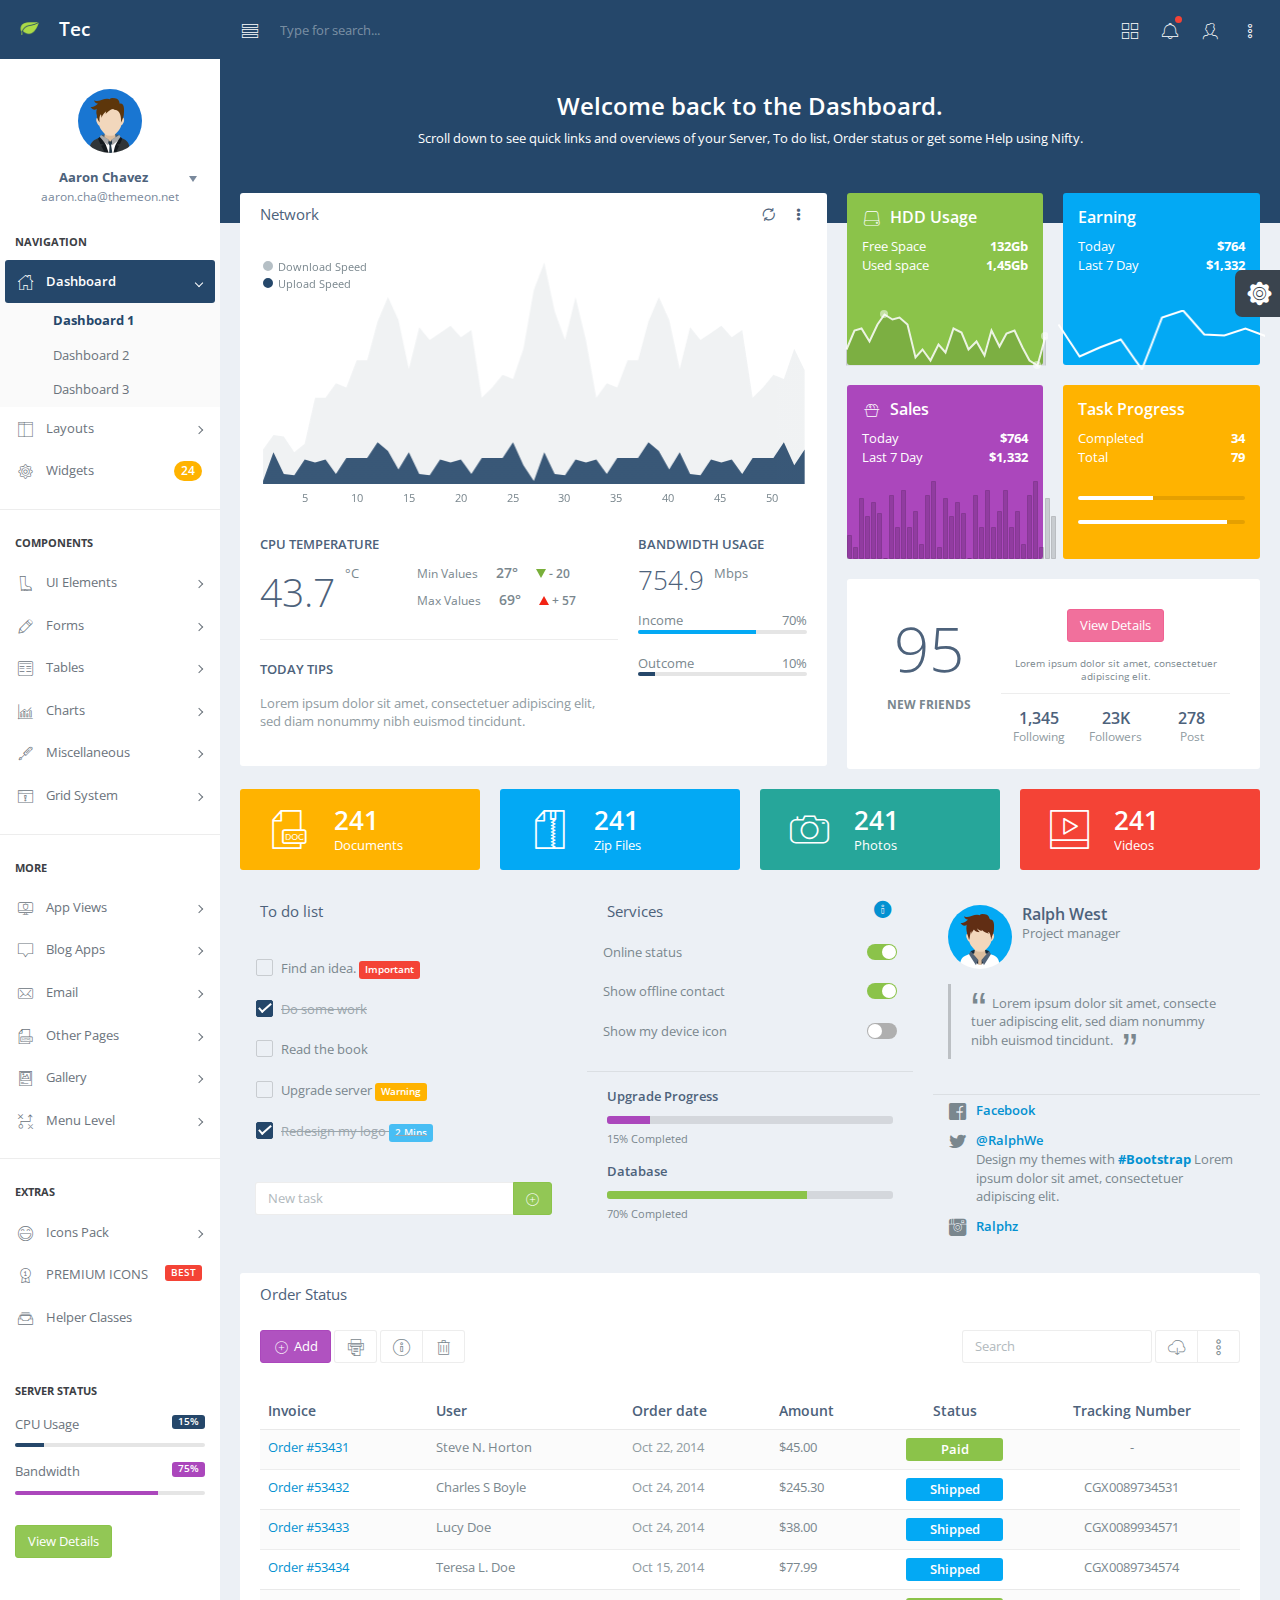
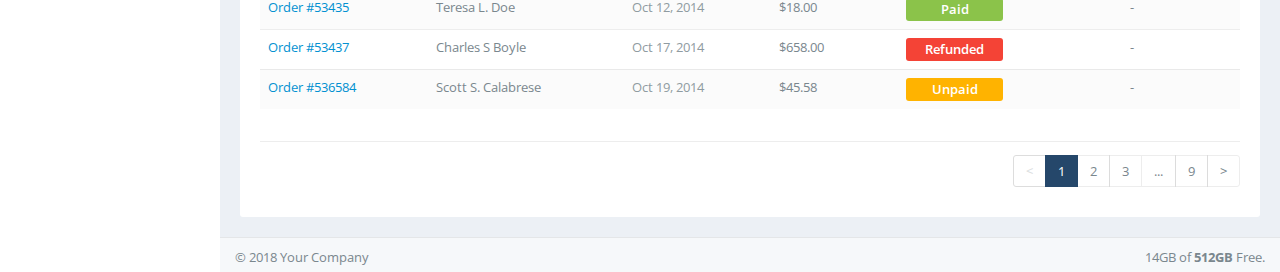
==== index.html @ a62e0e5f "Se agrega el proyecto" ====
﻿<!DOCTYPE html>
<html lang="en">


<head>
    <meta charset="utf-8">
    <meta name="viewport" content="width=device-width, initial-scale=1.0">
    <meta http-equiv="X-UA-Compatible" content="IE=edge">

    <title>Dashboard | Nifty - Admin Template</title>


    <!--STYLESHEET-->
    <!--=================================================-->

    <!--Open Sans Font [ OPTIONAL ]-->
    <link href='https://fonts.googleapis.com/css?family=Open+Sans:400,300,600,700' rel='stylesheet' type='text/css'>


    <!--Bootstrap Stylesheet [ REQUIRED ]-->
    <link href="css\bootstrap.min.css" rel="stylesheet">


    <!--Nifty Stylesheet [ REQUIRED ]-->
    <link href="css\nifty.min.css" rel="stylesheet">


    <!--Nifty Premium Icon [ DEMONSTRATION ]-->
    <link href="css\demo\nifty-demo-icons.min.css" rel="stylesheet">


    <!--=================================================-->



    <!--Pace - Page Load Progress Par [OPTIONAL]-->
    <link href="plugins\pace\pace.min.css" rel="stylesheet">
    <script src="plugins\pace\pace.min.js"></script>


    <!--Demo [ DEMONSTRATION ]-->
    <link href="css\demo\nifty-demo.min.css" rel="stylesheet">


            
    <!--=================================================

    REQUIRED
    You must include this in your project.


    RECOMMENDED
    This category must be included but you may modify which plugins or components which should be included in your project.


    OPTIONAL
    Optional plugins. You may choose whether to include it in your project or not.


    DEMONSTRATION
    This is to be removed, used for demonstration purposes only. This category must not be included in your project.


    SAMPLE
    Some script samples which explain how to initialize plugins or components. This category should not be included in your project.


    Detailed information and more samples can be found in the document.

    =================================================-->
        
</head>

<!--TIPS-->
<!--You may remove all ID or Class names which contain "demo-", they are only used for demonstration. -->
<body>
    <div id="container" class="effect aside-float aside-bright mainnav-lg">
        
        <!--NAVBAR-->
        <!--===================================================-->
        <header id="navbar">
            <div id="navbar-container" class="boxed">

                <!--Brand logo & name-->
                <!--================================-->
                <div class="navbar-header">
                    <a href="index.html" class="navbar-brand">
                        <img src="img\logo.png" alt="Nifty Logo" class="brand-icon">
                        <div class="brand-title">
                            <span class="brand-text">Tec</span>
                        </div>
                    </a>
                </div>
                <!--================================-->
                <!--End brand logo & name-->


                <!--Navbar Dropdown-->
                <!--================================-->
                <div class="navbar-content">
                    <ul class="nav navbar-top-links">

                        <!--Navigation toogle button-->
                        <!--~~~~~~~~~~~~~~~~~~~~~~~~~~~~~~~~-->
                        <li class="tgl-menu-btn">
                            <a class="mainnav-toggle" href="#">
                                <i class="demo-pli-list-view"></i>
                            </a>
                        </li>
                        <!--~~~~~~~~~~~~~~~~~~~~~~~~~~~~~~~~-->
                        <!--End Navigation toogle button-->



                        <!--Search-->
                        <!--~~~~~~~~~~~~~~~~~~~~~~~~~~~~~~~~-->
                        <li>
                            <div class="custom-search-form">
                                <label class="btn btn-trans" for="search-input" data-toggle="collapse" data-target="#nav-searchbox">
                                    <i class="demo-pli-magnifi-glass"></i>
                                </label>
                                <form>
                                    <div class="search-container collapse" id="nav-searchbox">
                                        <input id="search-input" type="text" class="form-control" placeholder="Type for search...">
                                    </div>
                                </form>
                            </div>
                        </li>
                        <!--~~~~~~~~~~~~~~~~~~~~~~~~~~~~~~~~-->
                        <!--End Search-->

                    </ul>
                    <ul class="nav navbar-top-links">


                        <!--Mega dropdown-->
                        <!--~~~~~~~~~~~~~~~~~~~~~~~~~~~~~~~~-->
                        <li class="mega-dropdown">
                            <a href="#" class="mega-dropdown-toggle">
                                <i class="demo-pli-layout-grid"></i>
                            </a>
                            <div class="dropdown-menu mega-dropdown-menu">
                                <div class="row">
                                    <div class="col-sm-4 col-md-3">

                                        <!--Mega menu list-->
                                        <ul class="list-unstyled">
									        <li class="dropdown-header"><i class="demo-pli-file icon-lg icon-fw"></i> Pages</li>
									        <li><a href="#">Profile</a></li>
									        <li><a href="#">Search Result</a></li>
									        <li><a href="#">FAQ</a></li>
									        <li><a href="#">Sreen Lock</a></li>
									        <li><a href="#">Maintenance</a></li>
									        <li><a href="#">Invoice</a></li>
									        <li><a href="#" class="disabled">Disabled</a></li>                                        </ul>

                                    </div>
                                    <div class="col-sm-4 col-md-3">

                                        <!--Mega menu list-->
                                        <ul class="list-unstyled">
									        <li class="dropdown-header"><i class="demo-pli-mail icon-lg icon-fw"></i> Mailbox</li>
									        <li><a href="#"><span class="pull-right label label-danger">Hot</span>Indox</a></li>
									        <li><a href="#">Read Message</a></li>
									        <li><a href="#">Compose</a></li>
									        <li><a href="#">Template</a></li>
                                        </ul>
                                        <p class="pad-top text-main text-sm text-uppercase text-bold"><i class="icon-lg demo-pli-calendar-4 icon-fw"></i>News</p>
                                        <p class="pad-top mar-top bord-top text-sm">Lorem ipsum dolor sit amet, consectetuer adipiscing elit. Aenean commodo ligula eget dolor. Aenean massa. Cum sociis natoque penatibus et magnis dis parturient montes.</p>
                                    </div>
                                    <div class="col-sm-4 col-md-3">
                                        <!--Mega menu list-->
                                        <ul class="list-unstyled">
                                            <li>
                                                <a href="#" class="media mar-btm">
                                                    <span class="badge badge-success pull-right">90%</span>
                                                    <div class="media-left">
                                                        <i class="demo-pli-data-settings icon-2x"></i>
                                                    </div>
                                                    <div class="media-body">
                                                        <p class="text-semibold text-main mar-no">Data Backup</p>
                                                        <small class="text-muted">This is the item description</small>
                                                    </div>
                                                </a>
                                            </li>
                                            <li>
                                                <a href="#" class="media mar-btm">
                                                    <div class="media-left">
                                                        <i class="demo-pli-support icon-2x"></i>
                                                    </div>
                                                    <div class="media-body">
                                                        <p class="text-semibold text-main mar-no">Support</p>
                                                        <small class="text-muted">This is the item description</small>
                                                    </div>
                                                </a>
                                            </li>
                                            <li>
                                                <a href="#" class="media mar-btm">
                                                    <div class="media-left">
                                                        <i class="demo-pli-computer-secure icon-2x"></i>
                                                    </div>
                                                    <div class="media-body">
                                                        <p class="text-semibold text-main mar-no">Security</p>
                                                        <small class="text-muted">This is the item description</small>
                                                    </div>
                                                </a>
                                            </li>
                                            <li>
                                                <a href="#" class="media mar-btm">
                                                    <div class="media-left">
                                                        <i class="demo-pli-map-2 icon-2x"></i>
                                                    </div>
                                                    <div class="media-body">
                                                        <p class="text-semibold text-main mar-no">Location</p>
                                                        <small class="text-muted">This is the item description</small>
                                                    </div>
                                                </a>
                                            </li>
                                        </ul>
                                    </div>
                                    <div class="col-sm-12 col-md-3">
                                        <p class="dropdown-header"><i class="demo-pli-file-jpg icon-lg icon-fw"></i> Gallery</p>
                                        <div class="row img-gallery">
                                            <div class="col-xs-4">
                                                <img class="img-responsive" src="img\thumbs\img-1.jpeg" alt="thumbs">
                                            </div>
                                            <div class="col-xs-4">
                                                <img class="img-responsive" src="img\thumbs\img-3.jpeg" alt="thumbs">
                                            </div>
                                            <div class="col-xs-4">
                                                <img class="img-responsive" src="img\thumbs\img-2.jpeg" alt="thumbs">
                                            </div>
                                            <div class="col-xs-4">
                                                <img class="img-responsive" src="img\thumbs\img-4.jpeg" alt="thumbs">
                                            </div>
                                            <div class="col-xs-4">
                                                <img class="img-responsive" src="img\thumbs\img-6.jpeg" alt="thumbs">
                                            </div>
                                            <div class="col-xs-4">
                                                <img class="img-responsive" src="img\thumbs\img-5.jpeg" alt="thumbs">
                                            </div>
                                        </div>
                                        <a href="#" class="btn btn-block btn-primary">Browse Gallery</a>
                                    </div>
                                </div>
                            </div>
                        </li>
                        <!--~~~~~~~~~~~~~~~~~~~~~~~~~~~~~~~~-->
                        <!--End mega dropdown-->



                        <!--Notification dropdown-->
                        <!--~~~~~~~~~~~~~~~~~~~~~~~~~~~~~~~~-->
                        <li class="dropdown">
                            <a href="#" data-toggle="dropdown" class="dropdown-toggle">
                                <i class="demo-pli-bell"></i>
                                <span class="badge badge-header badge-danger"></span>
                            </a>


                            <!--Notification dropdown menu-->
                            <div class="dropdown-menu dropdown-menu-md dropdown-menu-right">
                                <div class="nano scrollable">
                                    <div class="nano-content">
                                        <ul class="head-list">
                                            <li>
                                                <a href="#" class="media add-tooltip" data-title="Used space : 95%" data-container="body" data-placement="bottom">
                                                    <div class="media-left">
                                                        <i class="demo-pli-data-settings icon-2x text-main"></i>
                                                    </div>
                                                    <div class="media-body">
                                                        <p class="text-nowrap text-main text-semibold">HDD is full</p>
                                                        <div class="progress progress-sm mar-no">
                                                            <div style="width: 95%;" class="progress-bar progress-bar-danger">
                                                                <span class="sr-only">95% Complete</span>
                                                            </div>
                                                        </div>
                                                    </div>
                                                </a>
                                            </li>
                                            <li>
                                                <a class="media" href="#">
                                                    <div class="media-left">
                                                        <i class="demo-pli-file-edit icon-2x"></i>
                                                    </div>
                                                    <div class="media-body">
                                                        <p class="mar-no text-nowrap text-main text-semibold">Write a news article</p>
                                                        <small>Last Update 8 hours ago</small>
                                                    </div>
                                                </a>
                                            </li>
                                            <li>
                                                <a class="media" href="#">
                                                    <span class="label label-info pull-right">New</span>
                                                    <div class="media-left">
                                                        <i class="demo-pli-speech-bubble-7 icon-2x"></i>
                                                    </div>
                                                    <div class="media-body">
                                                        <p class="mar-no text-nowrap text-main text-semibold">Comment Sorting</p>
                                                        <small>Last Update 8 hours ago</small>
                                                    </div>
                                                </a>
                                            </li>
                                            <li>
                                                <a class="media" href="#">
                                                    <div class="media-left">
                                                        <i class="demo-pli-add-user-star icon-2x"></i>
                                                    </div>
                                                    <div class="media-body">
                                                        <p class="mar-no text-nowrap text-main text-semibold">New User Registered</p>
                                                        <small>4 minutes ago</small>
                                                    </div>
                                                </a>
                                            </li>
                                            <li>
                                                <a class="media" href="#">
                                                    <div class="media-left">
                                                        <img class="img-circle img-sm" alt="Profile Picture" src="img\profile-photos\9.png">
                                                    </div>
                                                    <div class="media-body">
                                                        <p class="mar-no text-nowrap text-main text-semibold">Lucy sent you a message</p>
                                                        <small>30 minutes ago</small>
                                                    </div>
                                                </a>
                                            </li>
                                            <li>
                                                <a class="media" href="#">
                                                    <div class="media-left">
                                                        <img class="img-circle img-sm" alt="Profile Picture" src="img\profile-photos\3.png">
                                                    </div>
                                                    <div class="media-body">
                                                        <p class="mar-no text-nowrap text-main text-semibold">Jackson sent you a message</p>
                                                        <small>40 minutes ago</small>
                                                    </div>
                                                </a>
                                            </li>
                                        </ul>
                                    </div>
                                </div>

                                <!--Dropdown footer-->
                                <div class="pad-all bord-top">
                                    <a href="#" class="btn-link text-main box-block">
                                        <i class="pci-chevron chevron-right pull-right"></i>Show All Notifications
                                    </a>
                                </div>
                            </div>
                        </li>
                        <!--~~~~~~~~~~~~~~~~~~~~~~~~~~~~~~~~-->
                        <!--End notifications dropdown-->



                        <!--User dropdown-->
                        <!--~~~~~~~~~~~~~~~~~~~~~~~~~~~~~~~~-->
                        <li id="dropdown-user" class="dropdown">
                            <a href="#" data-toggle="dropdown" class="dropdown-toggle text-right">
                                <span class="ic-user pull-right">
                                    <!--~~~~~~~~~~~~~~~~~~~~~~~~~~~~~~~~~~~~~~~~~-->
                                    <!--You can use an image instead of an icon.-->
                                    <!--<img class="img-circle img-user media-object" src="img/profile-photos/1.png" alt="Profile Picture">-->
                                    <!--~~~~~~~~~~~~~~~~~~~~~~~~~~~~~~~~~~~~~~~~~-->
                                    <i class="demo-pli-male"></i>
                                </span>
                                <!--~~~~~~~~~~~~~~~~~~~~~~~~~~~~~~~~~~~~~~~~~-->
                                <!--You can also display a user name in the navbar.-->
                                <!--<div class="username hidden-xs">Aaron Chavez</div>-->
                                <!--~~~~~~~~~~~~~~~~~~~~~~~~~~~~~~~~~~~~~~~~~-->
                            </a>


                            <div class="dropdown-menu dropdown-menu-sm dropdown-menu-right panel-default">
                                <ul class="head-list">
                                    <li>
                                        <a href="#"><i class="demo-pli-male icon-lg icon-fw"></i> Profile</a>
                                    </li>
                                    <li>
                                        <a href="#"><span class="badge badge-danger pull-right">9</span><i class="demo-pli-mail icon-lg icon-fw"></i> Messages</a>
                                    </li>
                                    <li>
                                        <a href="#"><span class="label label-success pull-right">New</span><i class="demo-pli-gear icon-lg icon-fw"></i> Settings</a>
                                    </li>
                                    <li>
                                        <a href="#"><i class="demo-pli-computer-secure icon-lg icon-fw"></i> Lock screen</a>
                                    </li>
                                    <li>
                                        <a href="pages-login.html"><i class="demo-pli-unlock icon-lg icon-fw"></i> Logout</a>
                                    </li>
                                </ul>
                            </div>
                        </li>
                        <!--~~~~~~~~~~~~~~~~~~~~~~~~~~~~~~~~-->
                        <!--End user dropdown-->
 
                        
                        <li>
                            <a href="#" class="aside-toggle">
                                <i class="demo-pli-dot-vertical"></i>
                            </a>
                        </li>
                    </ul>
                </div>
                <!--================================-->
                <!--End Navbar Dropdown-->

            </div>
        </header>
        <!--===================================================-->
        <!--END NAVBAR-->

        <div class="boxed">

            <!--CONTENT CONTAINER-->
            <!--===================================================-->
            <div id="content-container">
                <div id="page-head">
                    
<div class="pad-all text-center">
    <h3>Welcome back to the Dashboard.</h3>
    <p1>Scroll down to see quick links and overviews of your Server, To do list, Order status or get some Help using Nifty.<p>
</p1></div>
                    </div>

                
                <!--Page content-->
                <!--===================================================-->
                <div id="page-content">
                    
					    <div class="row">
					        <div class="col-lg-7">
					
					            <!--Network Line Chart-->
					            <!--===================================================-->
					            <div id="demo-panel-network" class="panel">
					                <div class="panel-heading">
					                    <div class="panel-control">
					                        <button id="demo-panel-network-refresh" class="btn btn-default btn-active-primary" data-toggle="panel-overlay" data-target="#demo-panel-network"><i class="demo-psi-repeat-2"></i></button>
					                        <div class="dropdown">
					                            <button class="dropdown-toggle btn btn-default btn-active-primary" data-toggle="dropdown" aria-expanded="false"><i class="demo-psi-dot-vertical"></i></button>
					                            <ul class="dropdown-menu dropdown-menu-right">
					                                <li><a href="#">Action</a></li>
					                                <li><a href="#">Another action</a></li>
					                                <li><a href="#">Something else here</a></li>
					                                <li class="divider"></li>
					                                <li><a href="#">Separated link</a></li>
					                            </ul>
					                        </div>
					                    </div>
					                    <h3 class="panel-title">Network</h3>
					                </div>
					
					
					                <!--chart placeholder-->
					                <div class="pad-all">
					                    <div id="demo-chart-network" style="height: 255px"></div>
					                </div>
					
					
					                <!--Chart information-->
					                <div class="panel-body">
					
					                    <div class="row">
					                        <div class="col-lg-8">
					                            <p class="text-semibold text-uppercase text-main">CPU Temperature</p>
					                            <div class="row">
					                                <div class="col-xs-5">
					                                    <div class="media">
					                                        <div class="media-left">
					                                            <span class="text-3x text-thin text-main">43.7</span>
					                                        </div>
					                                        <div class="media-body">
					                                            <p class="mar-no">°C</p>
					                                        </div>
					                                    </div>
					                                </div>
					                                <div class="col-xs-7 text-sm">
					                                    <p>
					                                        <span>Min Values</span>
					                                        <span class="pad-lft text-semibold">
					                                        <span class="text-lg">27°</span>
					                                        <span class="labellabel-success mar-lft">
					                                            <i class="pci-caret-down text-success"></i>
					                                            <smal>- 20</smal>
					                                        </span>
					                                        </span>
					                                    </p>
					                                    <p>
					                                        <span>Max Values</span>
					                                        <span class="pad-lft text-semibold">
					                                        <span class="text-lg">69°</span>
					                                        <span class="labellabel-danger mar-lft">
					                                            <i class="pci-caret-up text-danger"></i>
					                                            <smal>+ 57</smal>
					                                        </span>
					                                        </span>
					                                    </p>
					                                </div>
					                            </div>
					
					                            <hr>
					
					                            <div class="pad-rgt">
					                                <p class="text-semibold text-uppercase text-main">Today Tips</p>
					                                <p class="text-muted mar-top">Lorem ipsum dolor sit amet, consectetuer adipiscing elit, sed diam nonummy nibh euismod tincidunt.</p>
					                            </div>
					                        </div>
					
					                        <div class="col-lg-4">
					                            <p class="text-uppercase text-semibold text-main">Bandwidth Usage</p>
					                            <ul class="list-unstyled">
					                                <li>
					                                    <div class="media pad-btm">
					                                        <div class="media-left">
					                                            <span class="text-2x text-thin text-main">754.9</span>
					                                        </div>
					                                        <div class="media-body">
					                                            <p class="mar-no">Mbps</p>
					                                        </div>
					                                    </div>
					                                </li>
					                                <li class="pad-btm">
					                                    <div class="clearfix">
					                                        <p class="pull-left mar-no">Income</p>
					                                        <p class="pull-right mar-no">70%</p>
					                                    </div>
					                                    <div class="progress progress-sm">
					                                        <div class="progress-bar progress-bar-info" style="width: 70%;">
					                                            <span class="sr-only">70% Complete</span>
					                                        </div>
					                                    </div>
					                                </li>
					                                <li>
					                                    <div class="clearfix">
					                                        <p class="pull-left mar-no">Outcome</p>
					                                        <p class="pull-right mar-no">10%</p>
					                                    </div>
					                                    <div class="progress progress-sm">
					                                        <div class="progress-bar progress-bar-primary" style="width: 10%;">
					                                            <span class="sr-only">10% Complete</span>
					                                        </div>
					                                    </div>
					                                </li>
					                            </ul>
					                        </div>
					                    </div>
					                </div>
					
					
					            </div>
					            <!--===================================================-->
					            <!--End network line chart-->
					
					        </div>
					        <div class="col-lg-5">
					            <div class="row">
					                <div class="col-sm-6 col-lg-6">
					
					                    <!--Sparkline Area Chart-->
					                    <div class="panel panel-success panel-colorful">
					                        <div class="pad-all">
					                            <p class="text-lg text-semibold"><i class="demo-pli-data-storage icon-fw"></i> HDD Usage</p>
					                            <p class="mar-no">
					                                <span class="pull-right text-bold">132Gb</span> Free Space
					                            </p>
					                            <p class="mar-no">
					                                <span class="pull-right text-bold">1,45Gb</span> Used space
					                            </p>
					                        </div>
					                        <div class="pad-top text-center">
					                            <!--Placeholder-->
					                            <div id="demo-sparkline-area" class="sparklines-full-content"></div>
					                        </div>
					                    </div>
					                </div>
					                <div class="col-sm-6 col-lg-6">
					
					                    <!--Sparkline Line Chart-->
					                    <div class="panel panel-info panel-colorful">
					                        <div class="pad-all">
					                            <p class="text-lg text-semibold">Earning</p>
					                            <p class="mar-no">
					                                <span class="pull-right text-bold">$764</span> Today
					                            </p>
					                            <p class="mar-no">
					                                <span class="pull-right text-bold">$1,332</span> Last 7 Day
					                            </p>
					                        </div>
					                        <div class="pad-top text-center">
					
					                            <!--Placeholder-->
					                            <div id="demo-sparkline-line" class="sparklines-full-content"></div>
					
					                        </div>
					                    </div>
					                </div>
					            </div>
					            <div class="row">
					                <div class="col-sm-6 col-lg-6">
					
					                    <!--Sparkline bar chart -->
					                    <div class="panel panel-purple panel-colorful">
					                        <div class="pad-all">
					                            <p class="text-lg text-semibold"><i class="demo-pli-basket-coins icon-fw"></i> Sales</p>
					                            <p class="mar-no">
					                                <span class="pull-right text-bold">$764</span> Today
					                            </p>
					                            <p class="mar-no">
					                                <span class="pull-right text-bold">$1,332</span> Last 7 Day
					                            </p>
					                        </div>
					                        <div class="text-center">
					
					                            <!--Placeholder-->
					                            <div id="demo-sparkline-bar" class="box-inline"></div>
					
					                        </div>
					                    </div>
					                </div>
					                <div class="col-sm-6 col-lg-6">
					
					                    <!--Sparkline pie chart -->
					                    <div class="panel panel-warning panel-colorful">
					                        <div class="pad-all">
					                            <p class="text-lg text-semibold">Task Progress</p>
					                            <p class="mar-no">
					                                <span class="pull-right text-bold">34</span> Completed
					                            </p>
					                            <p class="mar-no">
					                                <span class="pull-right text-bold">79</span> Total
					                            </p>
					                        </div>
					                        <div class="pad-all">
					                            <div class="pad-btm">
					                                <div class="progress progress-sm">
					                                    <div style="width: 45%;" class="progress-bar progress-bar-light">
					                                        <span class="sr-only">45%</span>
					                                    </div>
					                                </div>
					                            </div>
					                            <div class="pad-btm">
					                                <div class="progress progress-sm">
					                                    <div style="width: 89%;" class="progress-bar progress-bar-light">
					                                        <span class="sr-only">89%</span>
					                                    </div>
					                                </div>
					                            </div>
					                        </div>
					                    </div>
					                </div>
					            </div>
					
					
					            <!--Extra Small Weather Widget-->
					            <!--~~~~~~~~~~~~~~~~~~~~~~~~~~~~~~~~-->
					            <div class="panel">
					                <div class="panel-body text-center clearfix">
					                    <div class="col-sm-4 pad-top">
					                        <div class="text-lg">
					                            <p class="text-5x text-thin text-main">95</p>
					                        </div>
					                        <p class="text-sm text-bold text-uppercase">New Friends</p>
					                    </div>
					                    <div class="col-sm-8">
					                        <button class="btn btn-pink mar-ver">View Details</button>
					                        <p class="text-xs">Lorem ipsum dolor sit amet, consectetuer adipiscing elit.</p>
					                        <ul class="list-unstyled text-center bord-top pad-top mar-no row">
					                            <li class="col-xs-4">
					                                <span class="text-lg text-semibold text-main">1,345</span>
					                                <p class="text-sm text-muted mar-no">Following</p>
					                            </li>
					                            <li class="col-xs-4">
					                                <span class="text-lg text-semibold text-main">23K</span>
					                                <p class="text-sm text-muted mar-no">Followers</p>
					                            </li>
					                            <li class="col-xs-4">
					                                <span class="text-lg text-semibold text-main">278</span>
					                                <p class="text-sm text-muted mar-no">Post</p>
					                            </li>
					                        </ul>
					                    </div>
					                </div>
					            </div>
					
					            <!--~~~~~~~~~~~~~~~~~~~~~~~~~~~~~~~~-->
					            <!--End Extra Small Weather Widget-->
					
					
					        </div>
					    </div>
					
					    <div class="row">
					        <div class="col-md-3">
					            <div class="panel panel-warning panel-colorful media middle pad-all">
					                <div class="media-left">
					                    <div class="pad-hor">
					                        <i class="demo-pli-file-word icon-3x"></i>
					                    </div>
					                </div>
					                <div class="media-body">
					                    <p class="text-2x mar-no text-semibold">241</p>
					                    <p class="mar-no">Documents</p>
					                </div>
					            </div>
					        </div>
					        <div class="col-md-3">
					            <div class="panel panel-info panel-colorful media middle pad-all">
					                <div class="media-left">
					                    <div class="pad-hor">
					                        <i class="demo-pli-file-zip icon-3x"></i>
					                    </div>
					                </div>
					                <div class="media-body">
					                    <p class="text-2x mar-no text-semibold">241</p>
					                    <p class="mar-no">Zip Files</p>
					                </div>
					            </div>
					        </div>
					        <div class="col-md-3">
					            <div class="panel panel-mint panel-colorful media middle pad-all">
					                <div class="media-left">
					                    <div class="pad-hor">
					                        <i class="demo-pli-camera-2 icon-3x"></i>
					                    </div>
					                </div>
					                <div class="media-body">
					                    <p class="text-2x mar-no text-semibold">241</p>
					                    <p class="mar-no">Photos</p>
					                </div>
					            </div>
					        </div>
					        <div class="col-md-3">
					            <div class="panel panel-danger panel-colorful media middle pad-all">
					                <div class="media-left">
					                    <div class="pad-hor">
					                        <i class="demo-pli-video icon-3x"></i>
					                    </div>
					                </div>
					                <div class="media-body">
					                    <p class="text-2x mar-no text-semibold">241</p>
					                    <p class="mar-no">Videos</p>
					                </div>
					            </div>
					        </div>
					
					    </div>
					
					    <div class="row">
					        <div class="col-sm-6 col-lg-4">
					            <!--List Todo-->
					            <!--~~~~~~~~~~~~~~~~~~~~~~~~~~~~~~~~-->
					            <div class="panel panel-trans">
					                <div class="panel-heading">
					                    <h3 class="panel-title">To do list</h3>
					                </div>
					                <div class="pad-ver">
					                    <ul class="list-group bg-trans list-todo mar-no">
					                        <li class="list-group-item">
					                            <input id="demo-todolist-1" class="magic-checkbox" type="checkbox">
					                            <label for="demo-todolist-1"><span>Find an idea. <span class="label label-danger">Important</span></span></label>
					                        </li>
					                        <li class="list-group-item">
					                            <input id="demo-todolist-2" class="magic-checkbox" type="checkbox" checked="">
					                            <label for="demo-todolist-2"><span>Do some work</span></label>
					                        </li>
					                        <li class="list-group-item">
					                            <input id="demo-todolist-3" class="magic-checkbox" type="checkbox">
					                            <label for="demo-todolist-3"><span>Read the book</span></label>
					                        </li>
					                        <li class="list-group-item">
					                            <input id="demo-todolist-4" class="magic-checkbox" type="checkbox">
					                            <label for="demo-todolist-4"><span>Upgrade server <span class="label label-warning">Warning</span></span></label>
					                        </li>
					                        <li class="list-group-item">
					                            <input id="demo-todolist-5" class="magic-checkbox" type="checkbox" checked="">
					                            <label for="demo-todolist-5"><span>Redesign my logo <span class="label label-info">2 Mins</span></span></label>
					                        </li>
					                    </ul>
					                </div>
					                <div class="input-group pad-all">
					                    <input type="text" class="form-control" placeholder="New task" autocomplete="off">
					                    <span class="input-group-btn">
					                    <button type="button" class="btn btn-success"><i class="demo-pli-add"></i></button>
					                </span>
					                </div>
					            </div>
					            <!--~~~~~~~~~~~~~~~~~~~~~~~~~~~~~~~~-->
					            <!--End todo list-->
					        </div>
					        <div class="col-sm-6 col-lg-4">
					            <div class="panel panel-trans">
					                <div class="panel-heading">
					                    <div class="panel-control">
					                        <a title="" data-html="true" data-container="body" data-original-title="&lt;p class='h4 text-semibold'&gt;Information&lt;/p&gt;&lt;p style='width:150px'&gt;This is an information bubble to help the user.&lt;/p&gt;" href="#" class="demo-psi-information icon-lg icon-fw unselectable text-info add-tooltip"></a>
					                    </div>
					                    <h3 class="panel-title">Services</h3>
					                </div>
					                <div class="bord-btm">
					                    <ul class="list-group bg-trans">
					                        <li class="list-group-item">
					                            <div class="pull-right">
					                                <input id="demo-online-status-checkbox" class="toggle-switch" type="checkbox" checked="">
					                                <label for="demo-online-status-checkbox"></label>
					                            </div>
					                            Online status
					                        </li>
					                        <li class="list-group-item">
					                            <div class="pull-right">
					                                <input id="demo-show-off-contact-checkbox" class="toggle-switch" type="checkbox" checked="">
					                                <label for="demo-show-off-contact-checkbox"></label>
					                            </div>
					                            Show offline contact
					                        </li>
					                        <li class="list-group-item">
					                            <div class="pull-right">
					                                <input id="demo-show-device-checkbox" class="toggle-switch" type="checkbox">
					                                <label for="demo-show-device-checkbox"></label>
					                            </div>
					                            Show my device icon
					                        </li>
					                    </ul>
					                </div>
					                <div class="panel-body">
					                    <div class="pad-btm">
					                        <p class="text-semibold text-main">Upgrade Progress</p>
					                        <div class="progress progress-md">
					                            <div class="progress-bar progress-bar-purple" aria-valuenow="15" aria-valuemin="0" aria-valuemax="100" style="width: 15%;" role="progressbar">
					                                <span class="sr-only">15%</span>
					                            </div>
					                        </div>
					                        <small>15% Completed</small>
					                    </div>
					                    <div>
					                        <p class="text-semibold text-main">Database</p>
					                        <div class="progress progress-md">
					                            <div class="progress-bar progress-bar-success" aria-valuenow="70" aria-valuemin="0" aria-valuemax="100" style="width: 70%;" role="progressbar">
					                                <span class="sr-only">70%</span>
					                            </div>
					                        </div>
					                        <small>70% Completed</small>
					                    </div>
					                </div>
					            </div>
					        </div>
					        <div class='col-sm-12 col-lg-4'>
					            <div class="panel panel-trans">
					                <div class="pad-all">
					                    <div class="media mar-btm">
					                        <div class="media-left">
					                            <img src="img\profile-photos\2.png" class="img-md img-circle" alt="Avatar">
					                        </div>
					                        <div class="media-body">
					                            <p class="text-lg text-main text-semibold mar-no">Ralph West</p>
					                            <p>Project manager</p>
					                        </div>
					                    </div>
					                    <blockquote class="bq-sm bq-open bq-close">Lorem ipsum dolor sit amet, consecte tuer adipiscing elit, sed diam nonummy nibh euismod tincidunt.</blockquote>
					                </div>
					
					                <div class="bord-top">
					                    <ul class="list-group bg-trans bord-no">
					                        <li class="list-group-item list-item-sm">
					                            <div class="media-left">
					                                <i class="demo-psi-facebook icon-lg"></i>
					                            </div>
					                            <div class="media-body">
					                                <a href="#" class="btn-link text-semibold">Facebook</a>
					                            </div>
					                        </li>
					                        <li class="list-group-item list-item-sm">
					                            <div class="media-left">
					                                <i class="demo-psi-twitter icon-lg"></i>
					                            </div>
					                            <div class="media-body">
					                                <a href="#" class="btn-link text-semibold">@RalphWe</a>
					                                <br> Design my themes with <a href="#" class="btn-link text-bold">#Bootstrap</a> Lorem ipsum dolor sit amet, consectetuer adipiscing elit.
					                            </div>
					                        </li>
					                        <li class="list-group-item list-item-sm">
					                            <div class="media-left">
					                                <i class="demo-psi-instagram icon-lg"></i>
					                            </div>
					                            <div class="media-body">
					                                <a href="#" class="btn-link text-semibold">Ralphz</a>
					                            </div>
					                        </li>
					                        <li class="list-group-item list-item-sm">
					                            <div class="media-body">
					
					                            </div>
					                        </li>
					                    </ul>
					                </div>
					            </div>
					        </div>
					    </div>
					
					    <div class="row">
					        <div class="col-xs-12">
					            <div class="panel">
					                <div class="panel-heading">
					                    <h3 class="panel-title">Order Status</h3>
					                </div>
					
					                <!--Data Table-->
					                <!--===================================================-->
					                <div class="panel-body">
					                    <div class="pad-btm form-inline">
					                        <div class="row">
					                            <div class="col-sm-6 table-toolbar-left">
					                                <button class="btn btn-purple"><i class="demo-pli-add icon-fw"></i>Add</button>
					                                <button class="btn btn-default"><i class="demo-pli-printer icon-lg"></i></button>
					                                <div class="btn-group">
					                                    <button class="btn btn-default"><i class="demo-pli-information icon-lg"></i></button>
					                                    <button class="btn btn-default"><i class="demo-pli-trash icon-lg"></i></button>
					                                </div>
					                            </div>
					                            <div class="col-sm-6 table-toolbar-right">
					                                <div class="form-group">
					                                    <input type="text" autocomplete="off" class="form-control" placeholder="Search" id="demo-input-search2">
					                                </div>
					                                <div class="btn-group">
					                                    <button class="btn btn-default"><i class="demo-pli-download-from-cloud icon-lg"></i></button>
					                                    <div class="btn-group dropdown">
					                                        <button class="btn btn-default btn-active-primary dropdown-toggle" data-toggle="dropdown">
					                                        <i class="demo-pli-dot-vertical icon-lg"></i>
					                                    </button>
					                                        <ul class="dropdown-menu dropdown-menu-right" role="menu">
					                                            <li><a href="#">Action</a></li>
					                                            <li><a href="#">Another action</a></li>
					                                            <li><a href="#">Something else here</a></li>
					                                            <li class="divider"></li>
					                                            <li><a href="#">Separated link</a></li>
					                                        </ul>
					                                    </div>
					                                </div>
					                            </div>
					                        </div>
					                    </div>
					                    <div class="table-responsive">
					                        <table class="table table-striped">
					                            <thead>
					                                <tr>
					                                    <th>Invoice</th>
					                                    <th>User</th>
					                                    <th>Order date</th>
					                                    <th>Amount</th>
					                                    <th class="text-center">Status</th>
					                                    <th class="text-center">Tracking Number</th>
					                                </tr>
					                            </thead>
					                            <tbody>
					                                <tr>
					                                    <td><a href="#" class="btn-link"> Order #53431</a></td>
					                                    <td>Steve N. Horton</td>
					                                    <td><span class="text-muted">Oct 22, 2014</span></td>
					                                    <td>$45.00</td>
					                                    <td class="text-center">
					                                        <div class="label label-table label-success">Paid</div>
					                                    </td>
					                                    <td class="text-center">-</td>
					                                </tr>
					                                <tr>
					                                    <td><a href="#" class="btn-link"> Order #53432</a></td>
					                                    <td>Charles S Boyle</td>
					                                    <td><span class="text-muted">Oct 24, 2014</span></td>
					                                    <td>$245.30</td>
					                                    <td class="text-center">
					                                        <div class="label label-table label-info">Shipped</div>
					                                    </td>
					                                    <td class="text-center">CGX0089734531</td>
					                                </tr>
					                                <tr>
					                                    <td><a href="#" class="btn-link"> Order #53433</a></td>
					                                    <td>Lucy Doe</td>
					                                    <td><span class="text-muted">Oct 24, 2014</span></td>
					                                    <td>$38.00</td>
					                                    <td class="text-center">
					                                        <div class="label label-table label-info">Shipped</div>
					                                    </td>
					                                    <td class="text-center">CGX0089934571</td>
					                                </tr>
					                                <tr>
					                                    <td><a href="#" class="btn-link"> Order #53434</a></td>
					                                    <td>Teresa L. Doe</td>
					                                    <td><span class="text-muted">Oct 15, 2014</span></td>
					                                    <td>$77.99</td>
					                                    <td class="text-center">
					                                        <div class="label label-table label-info">Shipped</div>
					                                    </td>
					                                    <td class="text-center">CGX0089734574</td>
					                                </tr>
					                                <tr>
					                                    <td><a href="#" class="btn-link"> Order #53435</a></td>
					                                    <td>Teresa L. Doe</td>
					                                    <td><span class="text-muted">Oct 12, 2014</span></td>
					                                    <td>$18.00</td>
					                                    <td class="text-center">
					                                        <div class="label label-table label-success">Paid</div>
					                                    </td>
					                                    <td class="text-center">-</td>
					                                </tr>
					                                <tr>
					                                    <td><a href="#" class="btn-link">Order #53437</a></td>
					                                    <td>Charles S Boyle</td>
					                                    <td><span class="text-muted">Oct 17, 2014</span></td>
					                                    <td>$658.00</td>
					                                    <td class="text-center">
					                                        <div class="label label-table label-danger">Refunded</div>
					                                    </td>
					                                    <td class="text-center">-</td>
					                                </tr>
					                                <tr>
					                                    <td><a href="#" class="btn-link">Order #536584</a></td>
					                                    <td>Scott S. Calabrese</td>
					                                    <td><span class="text-muted">Oct 19, 2014</span></td>
					                                    <td>$45.58</td>
					                                    <td class="text-center">
					                                        <div class="label label-table label-warning">Unpaid</div>
					                                    </td>
					                                    <td class="text-center">-</td>
					                                </tr>
					                            </tbody>
					                        </table>
					                    </div>
					                    <hr class="new-section-xs">
					                    <div class="pull-right">
					                        <ul class="pagination text-nowrap mar-no">
					                            <li class="page-pre disabled">
					                                <a href="#">&lt;</a>
					                            </li>
					                            <li class="page-number active">
					                                <span>1</span>
					                            </li>
					                            <li class="page-number">
					                                <a href="#">2</a>
					                            </li>
					                            <li class="page-number">
					                                <a href="#">3</a>
					                            </li>
					                            <li>
					                                <span>...</span>
					                            </li>
					                            <li class="page-number">
					                                <a href="#">9</a>
					                            </li>
					                            <li class="page-next">
					                                <a href="#">&gt;</a>
					                            </li>
					                        </ul>
					                    </div>
					                </div>
					                <!--===================================================-->
					                <!--End Data Table-->
					
					            </div>
					        </div>
					    </div>
					
					
					    
                </div>
                <!--===================================================-->
                <!--End page content-->

            </div>
            <!--===================================================-->
            <!--END CONTENT CONTAINER-->


            
            <!--ASIDE-->
            <!--===================================================-->
            <aside id="aside-container">
                <div id="aside">
                    <div class="nano">
                        <div class="nano-content">
                            
                            <!--Nav tabs-->
                            <!--================================-->
                            <ul class="nav nav-tabs nav-justified">
                                <li class="active">
                                    <a href="#demo-asd-tab-1" data-toggle="tab">
                                        <i class="demo-pli-speech-bubble-7 icon-lg"></i>
                                    </a>
                                </li>
                                <li>
                                    <a href="#demo-asd-tab-2" data-toggle="tab">
                                        <i class="demo-pli-information icon-lg icon-fw"></i> Report
                                    </a>
                                </li>
                                <li>
                                    <a href="#demo-asd-tab-3" data-toggle="tab">
                                        <i class="demo-pli-wrench icon-lg icon-fw"></i> Settings
                                    </a>
                                </li>
                            </ul>
                            <!--================================-->
                            <!--End nav tabs-->



                            <!-- Tabs Content -->
                            <!--================================-->
                            <div class="tab-content">

                                <!--First tab (Contact list)-->
                                <!--~~~~~~~~~~~~~~~~~~~~~~~~~~~~~~~~-->
                                <div class="tab-pane fade in active" id="demo-asd-tab-1">
                                    <p class="pad-all text-main text-sm text-uppercase text-bold">
                                        <span class="pull-right badge badge-warning">3</span> Family
                                    </p>

                                    <!--Family-->
                                    <div class="list-group bg-trans">
							            <a href="#" class="list-group-item">
							                <div class="media-left pos-rel">
							                    <img class="img-circle img-xs" src="img\profile-photos\2.png" alt="Profile Picture">
												<i class="badge badge-success badge-stat badge-icon pull-left"></i>
							                </div>
							                <div class="media-body">
							                    <p class="mar-no text-main">Stephen Tran</p>
							                    <small class="text-muteds">Availabe</small>
							                </div>
							            </a>
							            <a href="#" class="list-group-item">
							                <div class="media-left pos-rel">
							                    <img class="img-circle img-xs" src="img\profile-photos\7.png" alt="Profile Picture">
							                </div>
							                <div class="media-body">
							                    <p class="mar-no text-main">Brittany Meyer</p>
							                    <small class="text-muteds">I think so</small>
							                </div>
							            </a>
							            <a href="#" class="list-group-item">
							                <div class="media-left pos-rel">
							                    <img class="img-circle img-xs" src="img\profile-photos\1.png" alt="Profile Picture">
												<i class="badge badge-info badge-stat badge-icon pull-left"></i>
							                </div>
							                <div class="media-body">
							                    <p class="mar-no text-main">Jack George</p>
							                    <small class="text-muteds">Last Seen 2 hours ago</small>
							                </div>
							            </a>
							            <a href="#" class="list-group-item">
							                <div class="media-left pos-rel">
							                    <img class="img-circle img-xs" src="img\profile-photos\4.png" alt="Profile Picture">
							                </div>
							                <div class="media-body">
							                    <p class="mar-no text-main">Donald Brown</p>
							                    <small class="text-muteds">Lorem ipsum dolor sit amet.</small>
							                </div>
							            </a>
							            <a href="#" class="list-group-item">
							                <div class="media-left pos-rel">
							                    <img class="img-circle img-xs" src="img\profile-photos\8.png" alt="Profile Picture">
												<i class="badge badge-warning badge-stat badge-icon pull-left"></i>
							                </div>
							                <div class="media-body">
							                    <p class="mar-no text-main">Betty Murphy</p>
							                    <small class="text-muteds">Idle</small>
							                </div>
							            </a>
							            <a href="#" class="list-group-item">
							                <div class="media-left pos-rel">
							                    <img class="img-circle img-xs" src="img\profile-photos\9.png" alt="Profile Picture">
												<i class="badge badge-danger badge-stat badge-icon pull-left"></i>
							                </div>
							                <div class="media-body">
							                    <p class="mar-no text-main">Samantha Reid</p>
							                    <small class="text-muteds">Offline</small>
							                </div>
							            </a>
                                    </div>

                                    <hr>
                                    <p class="pad-all text-main text-sm text-uppercase text-bold">
                                        <span class="pull-right badge badge-success">Offline</span> Friends
                                    </p>

                                    <!--Works-->
                                    <div class="list-group bg-trans">
                                        <a href="#" class="list-group-item">
                                            <span class="badge badge-purple badge-icon badge-fw pull-left"></span> Joey K. Greyson
                                        </a>
                                        <a href="#" class="list-group-item">
                                            <span class="badge badge-info badge-icon badge-fw pull-left"></span> Andrea Branden
                                        </a>
                                        <a href="#" class="list-group-item">
                                            <span class="badge badge-success badge-icon badge-fw pull-left"></span> Johny Juan
                                        </a>
                                        <a href="#" class="list-group-item">
                                            <span class="badge badge-danger badge-icon badge-fw pull-left"></span> Susan Sun
                                        </a>
                                    </div>


                                    <hr>
                                    <p class="pad-all text-main text-sm text-uppercase text-bold">News</p>

                                    <div class="pad-hor">
                                        <p>Lorem ipsum dolor sit amet, consectetuer
                                            <a data-title="45%" class="add-tooltip text-semibold text-main" href="#">adipiscing elit</a>, sed diam nonummy nibh. Lorem ipsum dolor sit amet.
                                        </p>
                                        <small><em>Last Update : Des 12, 2014</em></small>
                                    </div>


                                </div>
                                <!--~~~~~~~~~~~~~~~~~~~~~~~~~~~~~~~~-->
                                <!--End first tab (Contact list)-->


                                <!--Second tab (Custom layout)-->
                                <!--~~~~~~~~~~~~~~~~~~~~~~~~~~~~~~~~-->
                                <div class="tab-pane fade" id="demo-asd-tab-2">

                                    <!--Monthly billing-->
                                    <div class="pad-all">
                                        <p class="pad-ver text-main text-sm text-uppercase text-bold">Billing &amp; reports</p>
                                        <p>Get <strong class="text-main">$5.00</strong> off your next bill by making sure your full payment reaches us before August 5, 2018.</p>
                                    </div>
                                    <hr class="new-section-xs">
                                    <div class="pad-all">
                                        <span class="pad-ver text-main text-sm text-uppercase text-bold">Amount Due On</span>
                                        <p class="text-sm">August 17, 2018</p>
                                        <p class="text-2x text-thin text-main">$83.09</p>
                                        <button class="btn btn-block btn-success mar-top">Pay Now</button>
                                    </div>


                                    <hr>

                                    <p class="pad-all text-main text-sm text-uppercase text-bold">Additional Actions</p>

                                    <!--Simple Menu-->
                                    <div class="list-group bg-trans">
                                        <a href="#" class="list-group-item"><i class="demo-pli-information icon-lg icon-fw"></i> Service Information</a>
                                        <a href="#" class="list-group-item"><i class="demo-pli-mine icon-lg icon-fw"></i> Usage Profile</a>
                                        <a href="#" class="list-group-item"><span class="label label-info pull-right">New</span><i class="demo-pli-credit-card-2 icon-lg icon-fw"></i> Payment Options</a>
                                        <a href="#" class="list-group-item"><i class="demo-pli-support icon-lg icon-fw"></i> Message Center</a>
                                    </div>


                                    <hr>

                                    <div class="text-center">
                                        <div><i class="demo-pli-old-telephone icon-3x"></i></div>
                                        Questions?
                                        <p class="text-lg text-semibold text-main"> (415) 234-53454 </p>
                                        <small><em>We are here 24/7</em></small>
                                    </div>
                                </div>
                                <!--End second tab (Custom layout)-->
                                <!--~~~~~~~~~~~~~~~~~~~~~~~~~~~~~~~~-->


                                <!--Third tab (Settings)-->
                                <!--~~~~~~~~~~~~~~~~~~~~~~~~~~~~~~~~-->
                                <div class="tab-pane fade" id="demo-asd-tab-3">
                                    <ul class="list-group bg-trans">
                                        <li class="pad-top list-header">
                                            <p class="text-main text-sm text-uppercase text-bold mar-no">Account Settings</p>
                                        </li>
                                        <li class="list-group-item">
                                            <div class="pull-right">
                                                <input class="toggle-switch" id="demo-switch-1" type="checkbox" checked="">
                                                <label for="demo-switch-1"></label>
                                            </div>
                                            <p class="mar-no text-main">Show my personal status</p>
                                            <small class="text-muted">Lorem ipsum dolor sit amet, consectetuer adipiscing elit.</small>
                                        </li>
                                        <li class="list-group-item">
                                            <div class="pull-right">
                                                <input class="toggle-switch" id="demo-switch-2" type="checkbox" checked="">
                                                <label for="demo-switch-2"></label>
                                            </div>
                                            <p class="mar-no text-main">Show offline contact</p>
                                            <small class="text-muted">Aenean commodo ligula eget dolor. Aenean massa.</small>
                                        </li>
                                        <li class="list-group-item">
                                            <div class="pull-right">
                                                <input class="toggle-switch" id="demo-switch-3" type="checkbox">
                                                <label for="demo-switch-3"></label>
                                            </div>
                                            <p class="mar-no text-main">Invisible mode </p>
                                            <small class="text-muted">Cum sociis natoque penatibus et magnis dis parturient montes, nascetur ridiculus mus. </small>
                                        </li>
                                    </ul>


                                    <hr>

                                    <ul class="list-group pad-btm bg-trans">
                                        <li class="list-header"><p class="text-main text-sm text-uppercase text-bold mar-no">Public Settings</p></li>
                                        <li class="list-group-item">
                                            <div class="pull-right">
                                                <input class="toggle-switch" id="demo-switch-4" type="checkbox" checked="">
                                                <label for="demo-switch-4"></label>
                                            </div>
                                            Online status
                                        </li>
                                        <li class="list-group-item">
                                            <div class="pull-right">
                                                <input class="toggle-switch" id="demo-switch-5" type="checkbox" checked="">
                                                <label for="demo-switch-5"></label>
                                            </div>
                                            Show offline contact
                                        </li>
                                        <li class="list-group-item">
                                            <div class="pull-right">
                                                <input class="toggle-switch" id="demo-switch-6" type="checkbox" checked="">
                                                <label for="demo-switch-6"></label>
                                            </div>
                                            Show my device icon
                                        </li>
                                    </ul>



                                    <hr>

                                    <p class="pad-hor text-main text-sm text-uppercase text-bold mar-no">Task Progress</p>
                                    <div class="pad-all">
                                        <p class="text-main">Upgrade Progress</p>
                                        <div class="progress progress-sm">
                                            <div class="progress-bar progress-bar-success" style="width: 15%;"><span class="sr-only">15%</span></div>
                                        </div>
                                        <small>15% Completed</small>
                                    </div>
                                    <div class="pad-hor">
                                        <p class="text-main">Database</p>
                                        <div class="progress progress-sm">
                                            <div class="progress-bar progress-bar-danger" style="width: 75%;"><span class="sr-only">75%</span></div>
                                        </div>
                                        <small>17/23 Database</small>
                                    </div>

                                </div>
                                <!--~~~~~~~~~~~~~~~~~~~~~~~~~~~~~~~~-->
                                <!--Third tab (Settings)-->

                            </div>
                        </div>
                    </div>
                </div>
            </aside>
            <!--===================================================-->
            <!--END ASIDE-->

            
            <!--MAIN NAVIGATION-->
            <!--===================================================-->
            <nav id="mainnav-container">
                <div id="mainnav">


                    <!--OPTIONAL : ADD YOUR LOGO TO THE NAVIGATION-->
                    <!--It will only appear on small screen devices.-->
                    <!--================================
                    <div class="mainnav-brand">
                        <a href="index.html" class="brand">
                            <img src="img/logo.png" alt="Nifty Logo" class="brand-icon">
                            <span class="brand-text">Nifty</span>
                        </a>
                        <a href="#" class="mainnav-toggle"><i class="pci-cross pci-circle icon-lg"></i></a>
                    </div>
                    -->



                    <!--Menu-->
                    <!--================================-->
                    <div id="mainnav-menu-wrap">
                        <div class="nano">
                            <div class="nano-content">

                                <!--Profile Widget-->
                                <!--================================-->
                                <div id="mainnav-profile" class="mainnav-profile">
                                    <div class="profile-wrap text-center">
                                        <div class="pad-btm">
                                            <img class="img-circle img-md" src="img\profile-photos\1.png" alt="Profile Picture">
                                        </div>
                                        <a href="#profile-nav" class="box-block" data-toggle="collapse" aria-expanded="false">
                                            <span class="pull-right dropdown-toggle">
                                                <i class="dropdown-caret"></i>
                                            </span>
                                            <p class="mnp-name">Aaron Chavez</p>
                                            <span class="mnp-desc">aaron.cha@themeon.net</span>
                                        </a>
                                    </div>
                                    <div id="profile-nav" class="collapse list-group bg-trans">
                                        <a href="#" class="list-group-item">
                                            <i class="demo-pli-male icon-lg icon-fw"></i> View Profile
                                        </a>
                                        <a href="#" class="list-group-item">
                                            <i class="demo-pli-gear icon-lg icon-fw"></i> Settings
                                        </a>
                                        <a href="#" class="list-group-item">
                                            <i class="demo-pli-information icon-lg icon-fw"></i> Help
                                        </a>
                                        <a href="#" class="list-group-item">
                                            <i class="demo-pli-unlock icon-lg icon-fw"></i> Logout
                                        </a>
                                    </div>
                                </div>


                                <!--Shortcut buttons-->
                                <!--================================-->
                                <div id="mainnav-shortcut" class="hidden">
                                    <ul class="list-unstyled shortcut-wrap">
                                        <li class="col-xs-3" data-content="My Profile">
                                            <a class="shortcut-grid" href="#">
                                                <div class="icon-wrap icon-wrap-sm icon-circle bg-mint">
                                                <i class="demo-pli-male"></i>
                                                </div>
                                            </a>
                                        </li>
                                        <li class="col-xs-3" data-content="Messages">
                                            <a class="shortcut-grid" href="#">
                                                <div class="icon-wrap icon-wrap-sm icon-circle bg-warning">
                                                <i class="demo-pli-speech-bubble-3"></i>
                                                </div>
                                            </a>
                                        </li>
                                        <li class="col-xs-3" data-content="Activity">
                                            <a class="shortcut-grid" href="#">
                                                <div class="icon-wrap icon-wrap-sm icon-circle bg-success">
                                                <i class="demo-pli-thunder"></i>
                                                </div>
                                            </a>
                                        </li>
                                        <li class="col-xs-3" data-content="Lock Screen">
                                            <a class="shortcut-grid" href="#">
                                                <div class="icon-wrap icon-wrap-sm icon-circle bg-purple">
                                                <i class="demo-pli-lock-2"></i>
                                                </div>
                                            </a>
                                        </li>
                                    </ul>
                                </div>
                                <!--================================-->
                                <!--End shortcut buttons-->


                                <ul id="mainnav-menu" class="list-group">
						
						            <!--Category name-->
						            <li class="list-header">Navigation</li>
						
						            <!--Menu list item-->
						            <li class="active-sub">
						                <a href="#">
						                    <i class="demo-pli-home"></i>
						                    <span class="menu-title">Dashboard</span>
											<i class="arrow"></i>
						                </a>
						
						                <!--Submenu-->
						                <ul class="collapse in">
						                    <li class="active-link"><a href="index.html">Dashboard 1</a></li>
											<li><a href="dashboard-2.html">Dashboard 2</a></li>
											<li><a href="dashboard-3.html">Dashboard 3</a></li>
											
						                </ul>
						            </li>
						
						            <!--Menu list item-->
						            <li>
						                <a href="#">
						                    <i class="demo-pli-split-vertical-2"></i>
						                    <span class="menu-title">Layouts</span>
											<i class="arrow"></i>
						                </a>
						
						                <!--Submenu-->
						                <ul class="collapse">
						                    <li><a href="layouts-collapsed-navigation.html">Collapsed Navigation</a></li>
											<li><a href="layouts-offcanvas-navigation.html">Off-Canvas Navigation</a></li>
											<li><a href="layouts-offcanvas-slide-in-navigation.html">Slide-in Navigation</a></li>
											<li><a href="layouts-offcanvas-revealing-navigation.html">Revealing Navigation</a></li>
											<li class="list-divider"></li>
											<li><a href="layouts-aside-right-side.html">Aside on the right side</a></li>
											<li><a href="layouts-aside-left-side.html">Aside on the left side</a></li>
											<li><a href="layouts-aside-dark-theme.html">Dark version of aside</a></li>
											<li class="list-divider"></li>
											<li><a href="layouts-fixed-navbar.html">Fixed Navbar</a></li>
											<li><a href="layouts-fixed-footer.html">Fixed Footer</a></li>
											
						                </ul>
						            </li>
						
						            <!--Menu list item-->
						            <li>
						                <a href="widgets.html">
						                    <i class="demo-pli-gear"></i>
						                    <span class="menu-title">
												Widgets
												<span class="pull-right badge badge-warning">24</span>
											</span>
						                </a>
						            </li>
						
						            <li class="list-divider"></li>
						
						            <!--Category name-->
						            <li class="list-header">Components</li>
						
						            <!--Menu list item-->
						            <li>
						                <a href="#">
						                    <i class="demo-pli-boot-2"></i>
						                    <span class="menu-title">UI Elements</span>
											<i class="arrow"></i>
						                </a>
						
						                <!--Submenu-->
						                <ul class="collapse">
						                    <li><a href="ui-buttons.html">Buttons</a></li>
											<li><a href="ui-panels.html">Panels</a></li>
											<li><a href="ui-modals.html">Modals</a></li>
											<li><a href="ui-progress-bars.html">Progress bars</a></li>
											<li><a href="ui-components.html">Components</a></li>
											<li><a href="ui-typography.html">Typography</a></li>
											<li><a href="ui-list-group.html">List Group</a></li>
											<li><a href="ui-tabs-accordions.html">Tabs &amp; Accordions</a></li>
											<li><a href="ui-alerts-tooltips.html">Alerts &amp; Tooltips</a></li>
											
						                </ul>
						            </li>
						
						            <!--Menu list item-->
						            <li>
						                <a href="#">
						                    <i class="demo-pli-pen-5"></i>
						                    <span class="menu-title">Forms</span>
											<i class="arrow"></i>
						                </a>
						
						                <!--Submenu-->
						                <ul class="collapse">
						                    <li><a href="forms-general.html">General</a></li>
											<li><a href="forms-components.html">Advanced Components</a></li>
											<li><a href="forms-validation.html">Validation</a></li>
											<li><a href="forms-wizard.html">Wizard</a></li>
											<li><a href="forms-file-upload.html">File Upload</a></li>
											<li><a href="forms-text-editor.html">Text Editor</a></li>
											<li><a href="forms-markdown.html">Markdown</a></li>
											
						                </ul>
						            </li>
						
						            <!--Menu list item-->
						            <li>
						                <a href="#">
						                    <i class="demo-pli-receipt-4"></i>
						                    <span class="menu-title">Tables</span>
											<i class="arrow"></i>
						                </a>
						
						                <!--Submenu-->
						                <ul class="collapse">
						                    <li><a href="tables-static.html">Static Tables</a></li>
											<li><a href="tables-bootstrap.html">Bootstrap Tables</a></li>
											<li><a href="tables-datatable.html">Data Tables</a></li>
											<li><a href="tables-footable.html">Foo Tables</a></li>
											
						                </ul>
						            </li>
						
						            <!--Menu list item-->
						            <li>
						                <a href="#">
						                    <i class="demo-pli-bar-chart"></i>
						                    <span class="menu-title">Charts</span>
											<i class="arrow"></i>
						                </a>
						
						                <!--Submenu-->
						                <ul class="collapse">
						                    <li><a href="charts-morris-js.html">Morris JS</a></li>
											<li><a href="charts-flot-charts.html">Flot Charts</a></li>
											<li><a href="charts-easy-pie-charts.html">Easy Pie Charts</a></li>
											<li><a href="charts-sparklines.html">Sparklines</a></li>
											
						                </ul>
						            </li>
						
						            <!--Menu list item-->
						            <li>
						                <a href="#">
						                    <i class="demo-pli-repair"></i>
						                    <span class="menu-title">Miscellaneous</span>
											<i class="arrow"></i>
						                </a>
						
						                <!--Submenu-->
						                <ul class="collapse">
						                    <li><a href="misc-timeline.html">Timeline</a></li>
											<li><a href="misc-maps.html">Google Maps</a></li>
											<li><a href="xplugins-notifications.html">Notifications<span class="label label-purple pull-right">Improved</span></a></li>
											<li><a href="misc-nestable-list.html">Nestable List</a></li>
											<li><a href="misc-animate-css.html">CSS Animations</a></li>
											<li><a href="misc-css-loaders.html">CSS Loaders</a></li>
											<li><a href="misc-spinkit.html">Spinkit</a></li>
											<li><a href="misc-tree-view.html">Tree View</a></li>
											<li><a href="misc-clipboard.html">Clipboard</a></li>
											<li><a href="misc-x-editable.html">X-Editable</a></li>
											
						                </ul>
						            </li>
						
						            <!--Menu list item-->
						            <li>
						                <a href="#">
						                    <i class="demo-pli-warning-window"></i>
						                    <span class="menu-title">Grid System</span>
											<i class="arrow"></i>
						                </a>
						
						                <!--Submenu-->
						                <ul class="collapse">
						                    <li><a href="grid-bootstrap.html">Bootstrap Grid</a></li>
											<li><a href="grid-liquid-fixed.html">Liquid Fixed</a></li>
											<li><a href="grid-match-height.html">Match Height</a></li>
											<li><a href="grid-masonry.html">Masonry</a></li>
											
						                </ul>
						            </li>
						
						            <li class="list-divider"></li>
						
						            <!--Category name-->
						            <li class="list-header">More</li>
						
						            <!--Menu list item-->
						            <li>
						                <a href="#">
						                    <i class="demo-pli-computer-secure"></i>
						                    <span class="menu-title">App Views</span>
											<i class="arrow"></i>
						                </a>
						
						                <!--Submenu-->
						                <ul class="collapse">
						                    <li><a href="app-file-manager.html">File Manager</a></li>
											<li><a href="app-users.html">Users</a></li>
											<li><a href="app-users-2.html">Users 2</a></li>
											<li><a href="app-profile.html">Profile</a></li>
											<li><a href="app-calendar.html">Calendar</a></li>
											<li><a href="app-taskboard.html">Taskboard</a></li>
											<li><a href="app-chat.html">Chat</a></li>
											<li><a href="app-contact-us.html">Contact Us</a></li>
											
						                </ul>
						            </li>
						
						            <!--Menu list item-->
						            <li>
						                <a href="#">
						                    <i class="demo-pli-speech-bubble-5"></i>
						                    <span class="menu-title">Blog Apps</span>
											<i class="arrow"></i>
						                </a>
						
						                <!--Submenu-->
						                <ul class="collapse">
						                    <li><a href="blog.html">Blog</a></li>
											<li><a href="blog-list.html">Blog List</a></li>
											<li><a href="blog-list-2.html">Blog List 2</a></li>
											<li><a href="blog-details.html">Blog Details</a></li>
											<li class="list-divider"></li>
											<li><a href="blog-manage-posts.html">Manage Posts</a></li>
											<li><a href="blog-add-edit-post.html">Add Edit Post</a></li>
											
						                </ul>
						            </li>
						
						            <!--Menu list item-->
						            <li>
						                <a href="#">
						                    <i class="demo-pli-mail"></i>
						                    <span class="menu-title">Email</span>
											<i class="arrow"></i>
						                </a>
						
						                <!--Submenu-->
						                <ul class="collapse">
						                    <li><a href="mailbox.html">Inbox</a></li>
											<li><a href="mailbox-message.html">View Message</a></li>
											<li><a href="mailbox-compose.html">Compose Message</a></li>
											<li><a href="mailbox-templates.html">Email Templates</a></li>
											
						                </ul>
						            </li>
						
						            <!--Menu list item-->
						            <li>
						                <a href="#">
						                    <i class="demo-pli-file-html"></i>
						                    <span class="menu-title">Other Pages</span>
											<i class="arrow"></i>
						                </a>
						
						                <!--Submenu-->
						                <ul class="collapse">
						                    <li><a href="pages-blank.html">Blank Page</a></li>
											<li><a href="pages-invoice.html">Invoice</a></li>
											<li><a href="pages-search-results.html">Search Results</a></li>
											<li><a href="pages-faq.html">FAQ</a></li>
											<li><a href="pages-pricing.html">Pricing<span class="label label-success pull-right">New</span></a></li>
											<li class="list-divider"></li>
											<li><a href="pages-404-alt.html">Error 404 alt</a></li>
											<li><a href="pages-500-alt.html">Error 500 alt</a></li>
											<li class="list-divider"></li>
											<li><a href="pages-404.html">Error 404 </a></li>
											<li><a href="pages-500.html">Error 500</a></li>
											<li><a href="pages-maintenance.html">Maintenance</a></li>
											<li><a href="pages-login.html">Login</a></li>
											<li><a href="pages-register.html">Register</a></li>
											<li><a href="pages-password-reminder.html">Password Reminder</a></li>
											<li><a href="pages-lock-screen.html">Lock Screen</a></li>
											
						                </ul>
						            </li>
						
						            <!--Menu list item-->
						            <li>
						                <a href="#">
						                    <i class="demo-pli-photo-2"></i>
						                    <span class="menu-title">Gallery</span>
											<i class="arrow"></i>
						                </a>
						
						                <!--Submenu-->
						                <ul class="collapse">
						                    <li><a href="gallery-columns.html">Columns</a></li>
											<li><a href="gallery-justified.html">Justified</a></li>
											<li><a href="gallery-nested.html">Nested</a></li>
											<li><a href="gallery-grid.html">Grid</a></li>
											<li><a href="gallery-carousel.html">Carousel</a></li>
											<li class="list-divider"></li>
											<li><a href="gallery-slider.html">Slider</a></li>
											<li><a href="gallery-default-theme.html">Default Theme</a></li>
											<li><a href="gallery-compact-theme.html">Compact Theme</a></li>
											<li><a href="gallery-grid-theme.html">Grid Theme</a></li>
											
						                </ul>
						            </li>


                                    <!--Menu list item-->
                                    <li>
                                        <a href="#">
                                            <i class="demo-pli-tactic"></i>
                                            <span class="menu-title">Menu Level</span>
                                            <i class="arrow"></i>
                                        </a>

                                        <!--Submenu-->
                                        <ul class="collapse">
                                            <li><a href="#">Second Level Item</a></li>
                                            <li><a href="#">Second Level Item</a></li>
                                            <li><a href="#">Second Level Item</a></li>
                                            <li class="list-divider"></li>
                                            <li>
                                                <a href="#">Third Level<i class="arrow"></i></a>

                                                <!--Submenu-->
                                                <ul class="collapse">
                                                    <li><a href="#">Third Level Item</a></li>
                                                    <li><a href="#">Third Level Item</a></li>
                                                    <li><a href="#">Third Level Item</a></li>
                                                    <li><a href="#">Third Level Item</a></li>
                                                </ul>
                                            </li>
                                            <li>
                                                <a href="#">Third Level<i class="arrow"></i></a>

                                                <!--Submenu-->
                                                <ul class="collapse">
                                                    <li><a href="#">Third Level Item</a></li>
                                                    <li><a href="#">Third Level Item</a></li>
                                                    <li class="list-divider"></li>
                                                    <li><a href="#">Third Level Item</a></li>
                                                    <li><a href="#">Third Level Item</a></li>
                                                </ul>
                                            </li>
                                        </ul>
                                    </li>

						
						            <li class="list-divider"></li>
						
						            <!--Category name-->
						            <li class="list-header">Extras</li>
						
						            <!--Menu list item-->
						            <li>
						                <a href="#">
						                    <i class="demo-pli-happy"></i>
						                    <span class="menu-title">Icons Pack</span>
											<i class="arrow"></i>
						                </a>
						
						                <!--Submenu-->
						                <ul class="collapse">
						                    <li><a href="icons-ionicons.html">Ion Icons</a></li>
											<li><a href="icons-themify.html">Themify</a></li>
											<li><a href="icons-font-awesome.html">Font Awesome</a></li>
											<li><a href="icons-flagicons.html">Flag Icon CSS</a></li>
											<li><a href="icons-weather-icons.html">Weather Icons</a></li>
											
						                </ul>
						            </li>
						
						            <!--Menu list item-->
						            <li>
						                <a href="#">
						                    <i class="demo-pli-medal-2"></i>
						                    <span class="menu-title">
												PREMIUM ICONS
												<span class="label label-danger pull-right">BEST</span>
											</span>
						                </a>
						
						                <!--Submenu-->
						                <ul class="collapse">
						                    <li><a href="premium-line-icons.html">Line Icons Pack</a></li>
											<li><a href="premium-solid-icons.html">Solid Icons Pack</a></li>
											
						                </ul>
						            </li>
						
						            <!--Menu list item-->
						            <li>
						                <a href="helper-classes.html">
						                    <i class="demo-pli-inbox-full"></i>
						                    <span class="menu-title">Helper Classes</span>
						                </a>
						            </li>                                </ul>


                                <!--Widget-->
                                <!--================================-->
                                <div class="mainnav-widget">

                                    <!-- Show the button on collapsed navigation -->
                                    <div class="show-small">
                                        <a href="#" data-toggle="menu-widget" data-target="#demo-wg-server">
                                            <i class="demo-pli-monitor-2"></i>
                                        </a>
                                    </div>

                                    <!-- Hide the content on collapsed navigation -->
                                    <div id="demo-wg-server" class="hide-small mainnav-widget-content">
                                        <ul class="list-group">
                                            <li class="list-header pad-no mar-ver">Server Status</li>
                                            <li class="mar-btm">
                                                <span class="label label-primary pull-right">15%</span>
                                                <p>CPU Usage</p>
                                                <div class="progress progress-sm">
                                                    <div class="progress-bar progress-bar-primary" style="width: 15%;">
                                                        <span class="sr-only">15%</span>
                                                    </div>
                                                </div>
                                            </li>
                                            <li class="mar-btm">
                                                <span class="label label-purple pull-right">75%</span>
                                                <p>Bandwidth</p>
                                                <div class="progress progress-sm">
                                                    <div class="progress-bar progress-bar-purple" style="width: 75%;">
                                                        <span class="sr-only">75%</span>
                                                    </div>
                                                </div>
                                            </li>
                                            <li class="pad-ver"><a href="#" class="btn btn-success btn-bock">View Details</a></li>
                                        </ul>
                                    </div>
                                </div>
                                <!--================================-->
                                <!--End widget-->

                            </div>
                        </div>
                    </div>
                    <!--================================-->
                    <!--End menu-->

                </div>
            </nav>
            <!--===================================================-->
            <!--END MAIN NAVIGATION-->

        </div>

        

        <!-- FOOTER -->
        <!--===================================================-->
        <footer id="footer">

            <!-- Visible when footer positions are fixed -->
            <!-- ~~~~~~~~~~~~~~~~~~~~~~~~~~~~~~~~ -->
            <div class="show-fixed pad-rgt pull-right">
                You have <a href="#" class="text-main"><span class="badge badge-danger">3</span> pending action.</a>
            </div>



            <!-- Visible when footer positions are static -->
            <!-- ~~~~~~~~~~~~~~~~~~~~~~~~~~~~~~~~ -->
            <div class="hide-fixed pull-right pad-rgt">
                14GB of <strong>512GB</strong> Free.
            </div>



            <!-- ~~~~~~~~~~~~~~~~~~~~~~~~~~~~~~~~~~~~~~~~~~~~~~~~~~~~~~~~~~~~~~~~~~~~~~~~~~~~~~~~~~~~~~~~~~~~~~~~~~~~~~~~~~~~~~~~~~~~ -->
            <!-- Remove the class "show-fixed" and "hide-fixed" to make the content always appears. -->
            <!-- ~~~~~~~~~~~~~~~~~~~~~~~~~~~~~~~~~~~~~~~~~~~~~~~~~~~~~~~~~~~~~~~~~~~~~~~~~~~~~~~~~~~~~~~~~~~~~~~~~~~~~~~~~~~~~~~~~~~~ -->

            <p class="pad-lft">&#0169; 2018 Your Company</p>



        </footer>
        <!--===================================================-->
        <!-- END FOOTER -->


        <!-- SCROLL PAGE BUTTON -->
        <!--===================================================-->
        <button class="scroll-top btn">
            <i class="pci-chevron chevron-up"></i>
        </button>
        <!--===================================================-->
    </div>
    <!--===================================================-->
    <!-- END OF CONTAINER -->


    
    
    
    <!--JAVASCRIPT-->
    <!--=================================================-->

    <!--jQuery [ REQUIRED ]-->
    <script src="js\jquery.min.js"></script>


    <!--BootstrapJS [ RECOMMENDED ]-->
    <script src="js\bootstrap.min.js"></script>


    <!--NiftyJS [ RECOMMENDED ]-->
    <script src="js\nifty.min.js"></script>




    <!--=================================================-->
    
    <!--Demo script [ DEMONSTRATION ]-->
    <script src="js\demo\nifty-demo.min.js"></script>

    
    <!--Flot Chart [ OPTIONAL ]-->
    <script src="plugins\flot-charts\jquery.flot.min.js"></script>
	<script src="plugins\flot-charts\jquery.flot.resize.min.js"></script>
	<script src="plugins\flot-charts\jquery.flot.tooltip.min.js"></script>


    <!--Sparkline [ OPTIONAL ]-->
    <script src="plugins\sparkline\jquery.sparkline.min.js"></script>


    <!--Specify page [ SAMPLE ]-->
    <script src="js\demo\dashboard.js"></script>


    

</body>
</html>
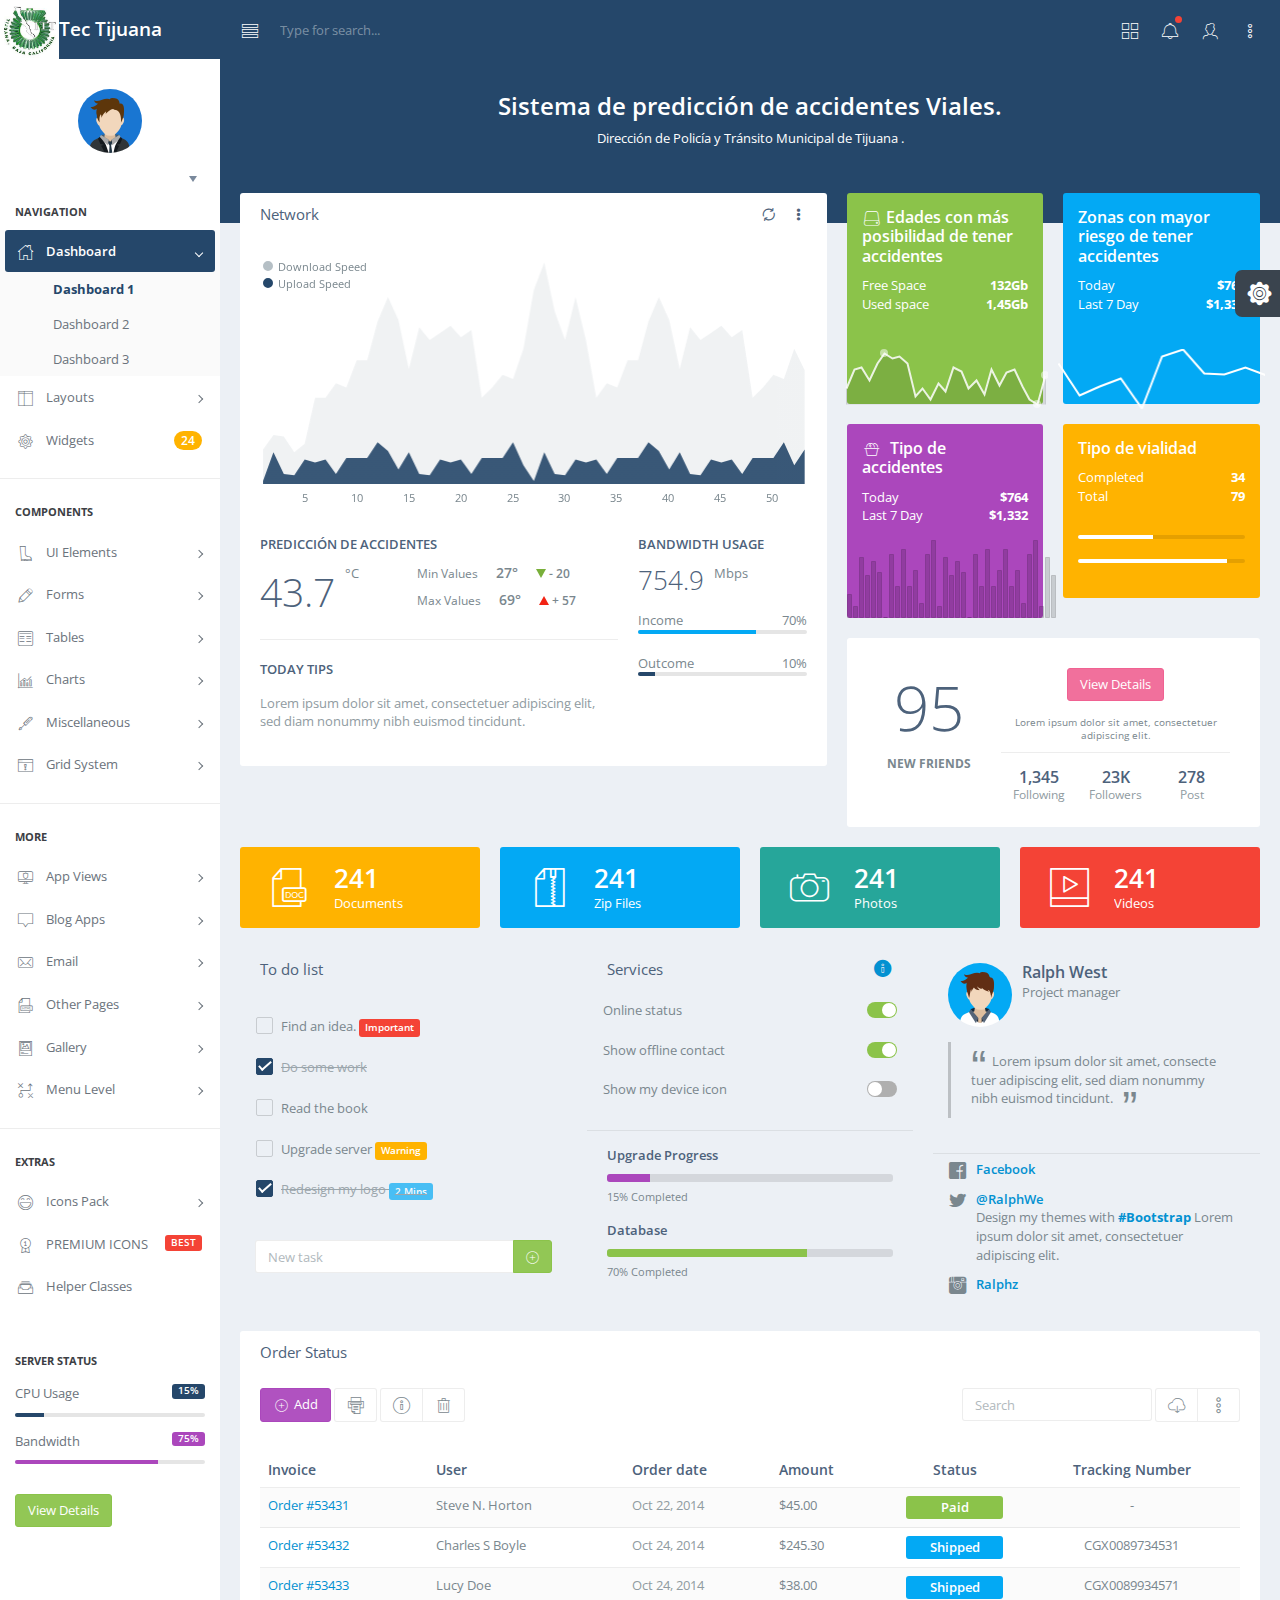
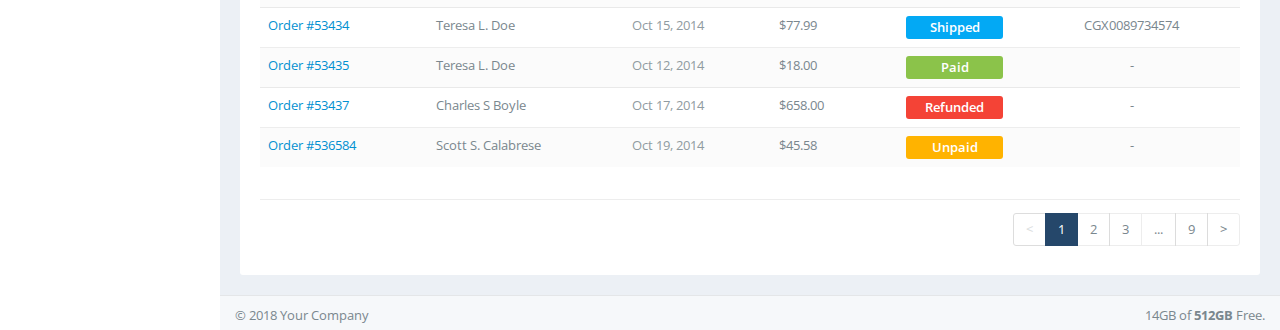
==== commit 84d48f1b: "cambio 1" ====
--- a/index.html
+++ b/index.html
@@ -7,7 +7,7 @@
     <meta name="viewport" content="width=device-width, initial-scale=1.0">
     <meta http-equiv="X-UA-Compatible" content="IE=edge">
 
-    <title>Dashboard | Nifty - Admin Template</title>
+	<title>Dashboard |Predicción de accidentes Viales</title>
 
 
     <!--STYLESHEET-->
@@ -85,9 +85,9 @@
                 <!--================================-->
                 <div class="navbar-header">
                     <a href="index.html" class="navbar-brand">
-                        <img src="img\logo.png" alt="Nifty Logo" class="brand-icon">
+                        <img src="img/img.tec.jpg" alt="Nifty Logo" class="brand-icon">
                         <div class="brand-title">
-                            <span class="brand-text">Tec</span>
+                            <span class="brand-text">Tec Tijuana</span>
                         </div>
                     </a>
                 </div>
@@ -417,8 +417,8 @@
                 <div id="page-head">
                     
 <div class="pad-all text-center">
-    <h3>Welcome back to the Dashboard.</h3>
-    <p1>Scroll down to see quick links and overviews of your Server, To do list, Order status or get some Help using Nifty.<p>
+	<h3>Sistema de predicción de accidentes Viales.</h3>
+    <p1>Dirección de Policía y Tránsito Municipal de Tijuana .<p>
 </p1></div>
                     </div>
 
@@ -462,7 +462,7 @@
 					
 					                    <div class="row">
 					                        <div class="col-lg-8">
-					                            <p class="text-semibold text-uppercase text-main">CPU Temperature</p>
+												<p class="text-semibold text-uppercase text-main">Predicción de accidentes</p>
 					                            <div class="row">
 					                                <div class="col-xs-5">
 					                                    <div class="media">
@@ -559,7 +559,7 @@
 					                    <!--Sparkline Area Chart-->
 					                    <div class="panel panel-success panel-colorful">
 					                        <div class="pad-all">
-					                            <p class="text-lg text-semibold"><i class="demo-pli-data-storage icon-fw"></i> HDD Usage</p>
+												<p class="text-lg text-semibold"><i class="demo-pli-data-storage icon-fw"></i>Edades con más posibilidad de tener accidentes</p>
 					                            <p class="mar-no">
 					                                <span class="pull-right text-bold">132Gb</span> Free Space
 					                            </p>
@@ -578,7 +578,7 @@
 					                    <!--Sparkline Line Chart-->
 					                    <div class="panel panel-info panel-colorful">
 					                        <div class="pad-all">
-					                            <p class="text-lg text-semibold">Earning</p>
+												<p class="text-lg text-semibold">Zonas con mayor riesgo de tener accidentes</p>
 					                            <p class="mar-no">
 					                                <span class="pull-right text-bold">$764</span> Today
 					                            </p>
@@ -601,7 +601,7 @@
 					                    <!--Sparkline bar chart -->
 					                    <div class="panel panel-purple panel-colorful">
 					                        <div class="pad-all">
-					                            <p class="text-lg text-semibold"><i class="demo-pli-basket-coins icon-fw"></i> Sales</p>
+												<p class="text-lg text-semibold"><i class="demo-pli-basket-coins icon-fw"></i> Tipo de accidentes</p>
 					                            <p class="mar-no">
 					                                <span class="pull-right text-bold">$764</span> Today
 					                            </p>
@@ -622,7 +622,7 @@
 					                    <!--Sparkline pie chart -->
 					                    <div class="panel panel-warning panel-colorful">
 					                        <div class="pad-all">
-					                            <p class="text-lg text-semibold">Task Progress</p>
+												<p class="text-lg text-semibold">Tipo de vialidad</p>
 					                            <p class="mar-no">
 					                                <span class="pull-right text-bold">34</span> Completed
 					                            </p>
@@ -1386,8 +1386,7 @@
                                             <span class="pull-right dropdown-toggle">
                                                 <i class="dropdown-caret"></i>
                                             </span>
-                                            <p class="mnp-name">Aaron Chavez</p>
-                                            <span class="mnp-desc">aaron.cha@themeon.net</span>
+                                            
                                         </a>
                                     </div>
                                     <div id="profile-nav" class="collapse list-group bg-trans">
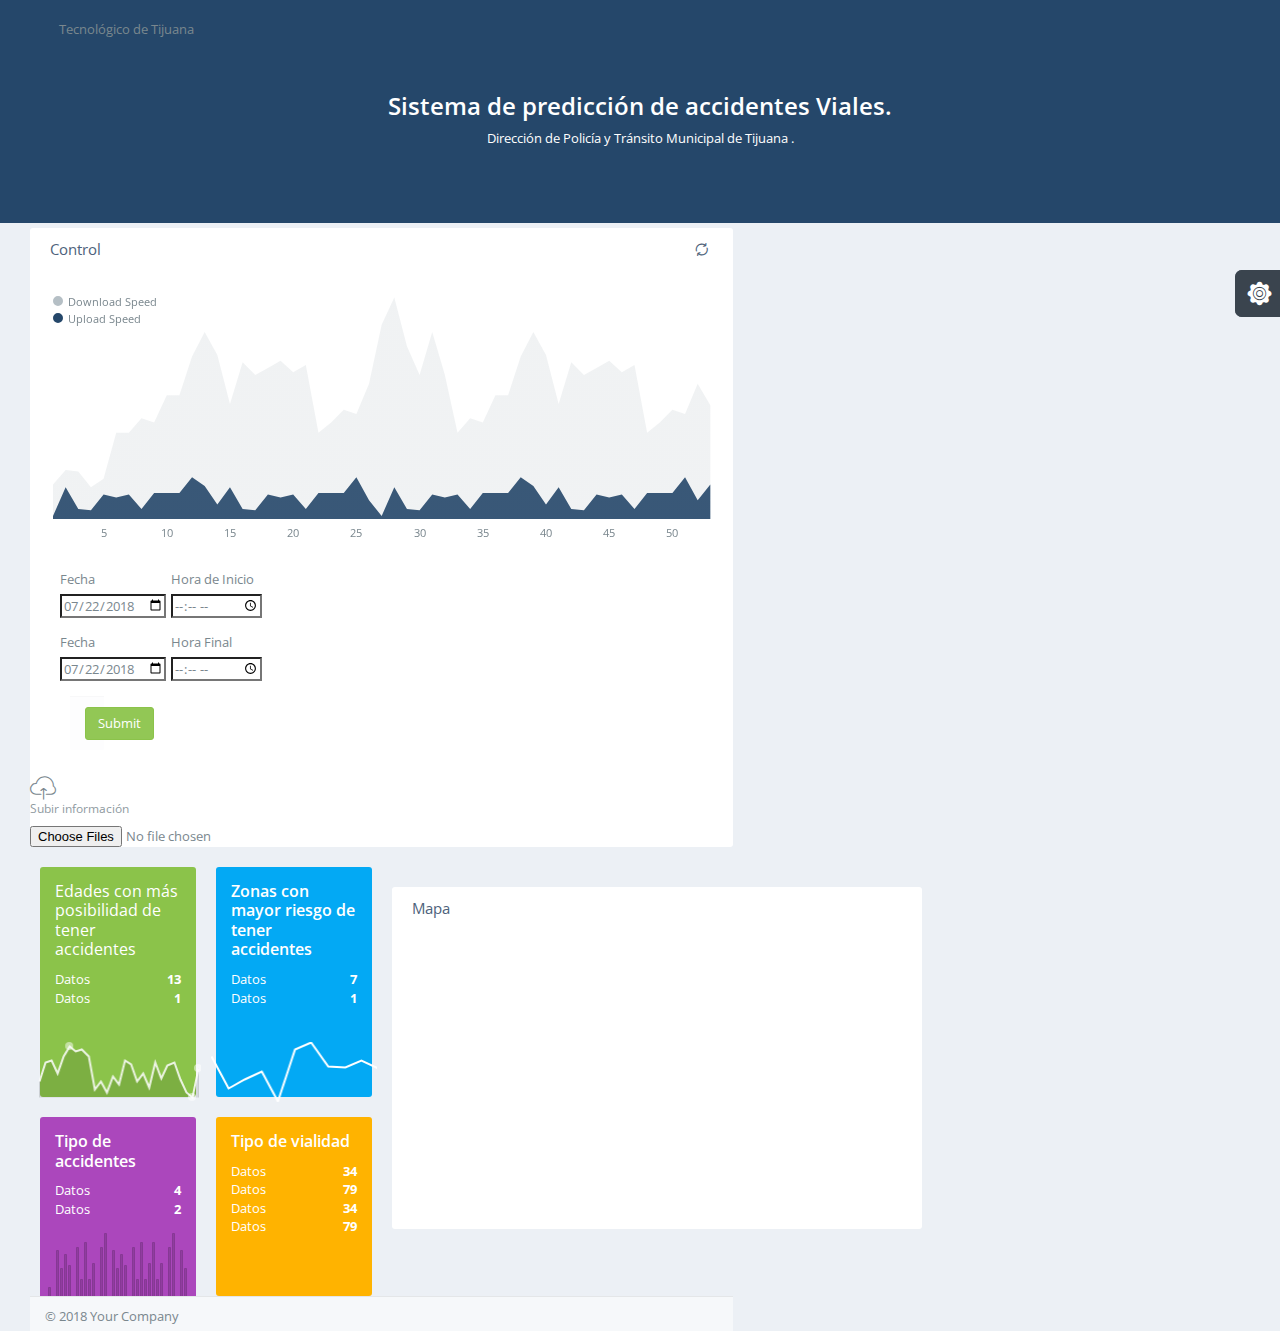
==== commit e65ae229: "Add files via upload" ====
--- a/index.html
+++ b/index.html
@@ -43,1945 +43,405 @@
 
 
             
-    <!--=================================================
-
-    REQUIRED
-    You must include this in your project.
-
-
-    RECOMMENDED
-    This category must be included but you may modify which plugins or components which should be included in your project.
-
-
-    OPTIONAL
-    Optional plugins. You may choose whether to include it in your project or not.
-
-
-    DEMONSTRATION
-    This is to be removed, used for demonstration purposes only. This category must not be included in your project.
-
-
-    SAMPLE
-    Some script samples which explain how to initialize plugins or components. This category should not be included in your project.
-
-
-    Detailed information and more samples can be found in the document.
-
-    =================================================-->
+   
         
 </head>
 
 <!--TIPS-->
 <!--You may remove all ID or Class names which contain "demo-", they are only used for demonstration. -->
-<body>
-    <div id="container" class="effect aside-float aside-bright mainnav-lg">
-        
-        <!--NAVBAR-->
-        <!--===================================================-->
-        <header id="navbar">
-            <div id="navbar-container" class="boxed">
-
-                <!--Brand logo & name-->
-                <!--================================-->
-                <div class="navbar-header">
-                    <a href="index.html" class="navbar-brand">
-                        <img src="img/img.tec.jpg" alt="Nifty Logo" class="brand-icon">
-                        <div class="brand-title">
-                            <span class="brand-text">Tec Tijuana</span>
-                        </div>
-                    </a>
-                </div>
-                <!--================================-->
-                <!--End brand logo & name-->
-
-
-                <!--Navbar Dropdown-->
-                <!--================================-->
-                <div class="navbar-content">
-                    <ul class="nav navbar-top-links">
-
-                        <!--Navigation toogle button-->
-                        <!--~~~~~~~~~~~~~~~~~~~~~~~~~~~~~~~~-->
-                        <li class="tgl-menu-btn">
-                            <a class="mainnav-toggle" href="#">
-                                <i class="demo-pli-list-view"></i>
-                            </a>
-                        </li>
-                        <!--~~~~~~~~~~~~~~~~~~~~~~~~~~~~~~~~-->
-                        <!--End Navigation toogle button-->
-
-
-
-                        <!--Search-->
-                        <!--~~~~~~~~~~~~~~~~~~~~~~~~~~~~~~~~-->
-                        <li>
-                            <div class="custom-search-form">
-                                <label class="btn btn-trans" for="search-input" data-toggle="collapse" data-target="#nav-searchbox">
-                                    <i class="demo-pli-magnifi-glass"></i>
-                                </label>
-                                <form>
-                                    <div class="search-container collapse" id="nav-searchbox">
-                                        <input id="search-input" type="text" class="form-control" placeholder="Type for search...">
-                                    </div>
-                                </form>
-                            </div>
-                        </li>
-                        <!--~~~~~~~~~~~~~~~~~~~~~~~~~~~~~~~~-->
-                        <!--End Search-->
-
-                    </ul>
-                    <ul class="nav navbar-top-links">
-
-
-                        <!--Mega dropdown-->
-                        <!--~~~~~~~~~~~~~~~~~~~~~~~~~~~~~~~~-->
-                        <li class="mega-dropdown">
-                            <a href="#" class="mega-dropdown-toggle">
-                                <i class="demo-pli-layout-grid"></i>
-                            </a>
-                            <div class="dropdown-menu mega-dropdown-menu">
-                                <div class="row">
-                                    <div class="col-sm-4 col-md-3">
-
-                                        <!--Mega menu list-->
-                                        <ul class="list-unstyled">
-									        <li class="dropdown-header"><i class="demo-pli-file icon-lg icon-fw"></i> Pages</li>
-									        <li><a href="#">Profile</a></li>
-									        <li><a href="#">Search Result</a></li>
-									        <li><a href="#">FAQ</a></li>
-									        <li><a href="#">Sreen Lock</a></li>
-									        <li><a href="#">Maintenance</a></li>
-									        <li><a href="#">Invoice</a></li>
-									        <li><a href="#" class="disabled">Disabled</a></li>                                        </ul>
-
-                                    </div>
-                                    <div class="col-sm-4 col-md-3">
-
-                                        <!--Mega menu list-->
-                                        <ul class="list-unstyled">
-									        <li class="dropdown-header"><i class="demo-pli-mail icon-lg icon-fw"></i> Mailbox</li>
-									        <li><a href="#"><span class="pull-right label label-danger">Hot</span>Indox</a></li>
-									        <li><a href="#">Read Message</a></li>
-									        <li><a href="#">Compose</a></li>
-									        <li><a href="#">Template</a></li>
-                                        </ul>
-                                        <p class="pad-top text-main text-sm text-uppercase text-bold"><i class="icon-lg demo-pli-calendar-4 icon-fw"></i>News</p>
-                                        <p class="pad-top mar-top bord-top text-sm">Lorem ipsum dolor sit amet, consectetuer adipiscing elit. Aenean commodo ligula eget dolor. Aenean massa. Cum sociis natoque penatibus et magnis dis parturient montes.</p>
-                                    </div>
-                                    <div class="col-sm-4 col-md-3">
-                                        <!--Mega menu list-->
-                                        <ul class="list-unstyled">
-                                            <li>
-                                                <a href="#" class="media mar-btm">
-                                                    <span class="badge badge-success pull-right">90%</span>
-                                                    <div class="media-left">
-                                                        <i class="demo-pli-data-settings icon-2x"></i>
-                                                    </div>
-                                                    <div class="media-body">
-                                                        <p class="text-semibold text-main mar-no">Data Backup</p>
-                                                        <small class="text-muted">This is the item description</small>
-                                                    </div>
-                                                </a>
-                                            </li>
-                                            <li>
-                                                <a href="#" class="media mar-btm">
-                                                    <div class="media-left">
-                                                        <i class="demo-pli-support icon-2x"></i>
-                                                    </div>
-                                                    <div class="media-body">
-                                                        <p class="text-semibold text-main mar-no">Support</p>
-                                                        <small class="text-muted">This is the item description</small>
-                                                    </div>
-                                                </a>
-                                            </li>
-                                            <li>
-                                                <a href="#" class="media mar-btm">
-                                                    <div class="media-left">
-                                                        <i class="demo-pli-computer-secure icon-2x"></i>
-                                                    </div>
-                                                    <div class="media-body">
-                                                        <p class="text-semibold text-main mar-no">Security</p>
-                                                        <small class="text-muted">This is the item description</small>
-                                                    </div>
-                                                </a>
-                                            </li>
-                                            <li>
-                                                <a href="#" class="media mar-btm">
-                                                    <div class="media-left">
-                                                        <i class="demo-pli-map-2 icon-2x"></i>
-                                                    </div>
-                                                    <div class="media-body">
-                                                        <p class="text-semibold text-main mar-no">Location</p>
-                                                        <small class="text-muted">This is the item description</small>
-                                                    </div>
-                                                </a>
-                                            </li>
-                                        </ul>
-                                    </div>
-                                    <div class="col-sm-12 col-md-3">
-                                        <p class="dropdown-header"><i class="demo-pli-file-jpg icon-lg icon-fw"></i> Gallery</p>
-                                        <div class="row img-gallery">
-                                            <div class="col-xs-4">
-                                                <img class="img-responsive" src="img\thumbs\img-1.jpeg" alt="thumbs">
-                                            </div>
-                                            <div class="col-xs-4">
-                                                <img class="img-responsive" src="img\thumbs\img-3.jpeg" alt="thumbs">
-                                            </div>
-                                            <div class="col-xs-4">
-                                                <img class="img-responsive" src="img\thumbs\img-2.jpeg" alt="thumbs">
-                                            </div>
-                                            <div class="col-xs-4">
-                                                <img class="img-responsive" src="img\thumbs\img-4.jpeg" alt="thumbs">
-                                            </div>
-                                            <div class="col-xs-4">
-                                                <img class="img-responsive" src="img\thumbs\img-6.jpeg" alt="thumbs">
-                                            </div>
-                                            <div class="col-xs-4">
-                                                <img class="img-responsive" src="img\thumbs\img-5.jpeg" alt="thumbs">
-                                            </div>
-                                        </div>
-                                        <a href="#" class="btn btn-block btn-primary">Browse Gallery</a>
-                                    </div>
-                                </div>
-                            </div>
-                        </li>
-                        <!--~~~~~~~~~~~~~~~~~~~~~~~~~~~~~~~~-->
-                        <!--End mega dropdown-->
-
-
-
-                        <!--Notification dropdown-->
-                        <!--~~~~~~~~~~~~~~~~~~~~~~~~~~~~~~~~-->
-                        <li class="dropdown">
-                            <a href="#" data-toggle="dropdown" class="dropdown-toggle">
-                                <i class="demo-pli-bell"></i>
-                                <span class="badge badge-header badge-danger"></span>
-                            </a>
-
-
-                            <!--Notification dropdown menu-->
-                            <div class="dropdown-menu dropdown-menu-md dropdown-menu-right">
-                                <div class="nano scrollable">
-                                    <div class="nano-content">
-                                        <ul class="head-list">
-                                            <li>
-                                                <a href="#" class="media add-tooltip" data-title="Used space : 95%" data-container="body" data-placement="bottom">
-                                                    <div class="media-left">
-                                                        <i class="demo-pli-data-settings icon-2x text-main"></i>
-                                                    </div>
-                                                    <div class="media-body">
-                                                        <p class="text-nowrap text-main text-semibold">HDD is full</p>
-                                                        <div class="progress progress-sm mar-no">
-                                                            <div style="width: 95%;" class="progress-bar progress-bar-danger">
-                                                                <span class="sr-only">95% Complete</span>
-                                                            </div>
-                                                        </div>
-                                                    </div>
-                                                </a>
-                                            </li>
-                                            <li>
-                                                <a class="media" href="#">
-                                                    <div class="media-left">
-                                                        <i class="demo-pli-file-edit icon-2x"></i>
-                                                    </div>
-                                                    <div class="media-body">
-                                                        <p class="mar-no text-nowrap text-main text-semibold">Write a news article</p>
-                                                        <small>Last Update 8 hours ago</small>
-                                                    </div>
-                                                </a>
-                                            </li>
-                                            <li>
-                                                <a class="media" href="#">
-                                                    <span class="label label-info pull-right">New</span>
-                                                    <div class="media-left">
-                                                        <i class="demo-pli-speech-bubble-7 icon-2x"></i>
-                                                    </div>
-                                                    <div class="media-body">
-                                                        <p class="mar-no text-nowrap text-main text-semibold">Comment Sorting</p>
-                                                        <small>Last Update 8 hours ago</small>
-                                                    </div>
-                                                </a>
-                                            </li>
-                                            <li>
-                                                <a class="media" href="#">
-                                                    <div class="media-left">
-                                                        <i class="demo-pli-add-user-star icon-2x"></i>
-                                                    </div>
-                                                    <div class="media-body">
-                                                        <p class="mar-no text-nowrap text-main text-semibold">New User Registered</p>
-                                                        <small>4 minutes ago</small>
-                                                    </div>
-                                                </a>
-                                            </li>
-                                            <li>
-                                                <a class="media" href="#">
-                                                    <div class="media-left">
-                                                        <img class="img-circle img-sm" alt="Profile Picture" src="img\profile-photos\9.png">
-                                                    </div>
-                                                    <div class="media-body">
-                                                        <p class="mar-no text-nowrap text-main text-semibold">Lucy sent you a message</p>
-                                                        <small>30 minutes ago</small>
-                                                    </div>
-                                                </a>
-                                            </li>
-                                            <li>
-                                                <a class="media" href="#">
-                                                    <div class="media-left">
-                                                        <img class="img-circle img-sm" alt="Profile Picture" src="img\profile-photos\3.png">
-                                                    </div>
-                                                    <div class="media-body">
-                                                        <p class="mar-no text-nowrap text-main text-semibold">Jackson sent you a message</p>
-                                                        <small>40 minutes ago</small>
-                                                    </div>
-                                                </a>
-                                            </li>
-                                        </ul>
-                                    </div>
-                                </div>
-
-                                <!--Dropdown footer-->
-                                <div class="pad-all bord-top">
-                                    <a href="#" class="btn-link text-main box-block">
-                                        <i class="pci-chevron chevron-right pull-right"></i>Show All Notifications
-                                    </a>
-                                </div>
-                            </div>
-                        </li>
-                        <!--~~~~~~~~~~~~~~~~~~~~~~~~~~~~~~~~-->
-                        <!--End notifications dropdown-->
-
-
-
-                        <!--User dropdown-->
-                        <!--~~~~~~~~~~~~~~~~~~~~~~~~~~~~~~~~-->
-                        <li id="dropdown-user" class="dropdown">
-                            <a href="#" data-toggle="dropdown" class="dropdown-toggle text-right">
-                                <span class="ic-user pull-right">
-                                    <!--~~~~~~~~~~~~~~~~~~~~~~~~~~~~~~~~~~~~~~~~~-->
-                                    <!--You can use an image instead of an icon.-->
-                                    <!--<img class="img-circle img-user media-object" src="img/profile-photos/1.png" alt="Profile Picture">-->
-                                    <!--~~~~~~~~~~~~~~~~~~~~~~~~~~~~~~~~~~~~~~~~~-->
-                                    <i class="demo-pli-male"></i>
-                                </span>
-                                <!--~~~~~~~~~~~~~~~~~~~~~~~~~~~~~~~~~~~~~~~~~-->
-                                <!--You can also display a user name in the navbar.-->
-                                <!--<div class="username hidden-xs">Aaron Chavez</div>-->
-                                <!--~~~~~~~~~~~~~~~~~~~~~~~~~~~~~~~~~~~~~~~~~-->
-                            </a>
-
-
-                            <div class="dropdown-menu dropdown-menu-sm dropdown-menu-right panel-default">
-                                <ul class="head-list">
-                                    <li>
-                                        <a href="#"><i class="demo-pli-male icon-lg icon-fw"></i> Profile</a>
-                                    </li>
-                                    <li>
-                                        <a href="#"><span class="badge badge-danger pull-right">9</span><i class="demo-pli-mail icon-lg icon-fw"></i> Messages</a>
-                                    </li>
-                                    <li>
-                                        <a href="#"><span class="label label-success pull-right">New</span><i class="demo-pli-gear icon-lg icon-fw"></i> Settings</a>
-                                    </li>
-                                    <li>
-                                        <a href="#"><i class="demo-pli-computer-secure icon-lg icon-fw"></i> Lock screen</a>
-                                    </li>
-                                    <li>
-                                        <a href="pages-login.html"><i class="demo-pli-unlock icon-lg icon-fw"></i> Logout</a>
-                                    </li>
-                                </ul>
-                            </div>
-                        </li>
-                        <!--~~~~~~~~~~~~~~~~~~~~~~~~~~~~~~~~-->
-                        <!--End user dropdown-->
- 
-                        
-                        <li>
-                            <a href="#" class="aside-toggle">
-                                <i class="demo-pli-dot-vertical"></i>
-                            </a>
-                        </li>
-                    </ul>
-                </div>
-                <!--================================-->
-                <!--End Navbar Dropdown-->
-
-            </div>
-        </header>
-        <!--===================================================-->
-        <!--END NAVBAR-->
-
-        <div class="boxed">
-
-            <!--CONTENT CONTAINER-->
-            <!--===================================================-->
-            <div id="content-container">
-                <div id="page-head">
-                    
-<div class="pad-all text-center">
-	<h3>Sistema de predicción de accidentes Viales.</h3>
-    <p1>Dirección de Policía y Tránsito Municipal de Tijuana .<p>
-</p1></div>
-                    </div>
-
-                
-                <!--Page content-->
-                <!--===================================================-->
-                <div id="page-content">
-                    
-					    <div class="row">
-					        <div class="col-lg-7">
-					
-					            <!--Network Line Chart-->
-					            <!--===================================================-->
-					            <div id="demo-panel-network" class="panel">
-					                <div class="panel-heading">
-					                    <div class="panel-control">
-					                        <button id="demo-panel-network-refresh" class="btn btn-default btn-active-primary" data-toggle="panel-overlay" data-target="#demo-panel-network"><i class="demo-psi-repeat-2"></i></button>
-					                        <div class="dropdown">
-					                            <button class="dropdown-toggle btn btn-default btn-active-primary" data-toggle="dropdown" aria-expanded="false"><i class="demo-psi-dot-vertical"></i></button>
-					                            <ul class="dropdown-menu dropdown-menu-right">
-					                                <li><a href="#">Action</a></li>
-					                                <li><a href="#">Another action</a></li>
-					                                <li><a href="#">Something else here</a></li>
-					                                <li class="divider"></li>
-					                                <li><a href="#">Separated link</a></li>
-					                            </ul>
-					                        </div>
-					                    </div>
-					                    <h3 class="panel-title">Network</h3>
-					                </div>
-					
-					
-					                <!--chart placeholder-->
-					                <div class="pad-all">
-					                    <div id="demo-chart-network" style="height: 255px"></div>
-					                </div>
-					
-					
-					                <!--Chart information-->
-					                <div class="panel-body">
-					
-					                    <div class="row">
-					                        <div class="col-lg-8">
-												<p class="text-semibold text-uppercase text-main">Predicción de accidentes</p>
-					                            <div class="row">
-					                                <div class="col-xs-5">
-					                                    <div class="media">
-					                                        <div class="media-left">
-					                                            <span class="text-3x text-thin text-main">43.7</span>
-					                                        </div>
-					                                        <div class="media-body">
-					                                            <p class="mar-no">°C</p>
-					                                        </div>
-					                                    </div>
-					                                </div>
-					                                <div class="col-xs-7 text-sm">
-					                                    <p>
-					                                        <span>Min Values</span>
-					                                        <span class="pad-lft text-semibold">
-					                                        <span class="text-lg">27°</span>
-					                                        <span class="labellabel-success mar-lft">
-					                                            <i class="pci-caret-down text-success"></i>
-					                                            <smal>- 20</smal>
-					                                        </span>
-					                                        </span>
-					                                    </p>
-					                                    <p>
-					                                        <span>Max Values</span>
-					                                        <span class="pad-lft text-semibold">
-					                                        <span class="text-lg">69°</span>
-					                                        <span class="labellabel-danger mar-lft">
-					                                            <i class="pci-caret-up text-danger"></i>
-					                                            <smal>+ 57</smal>
-					                                        </span>
-					                                        </span>
-					                                    </p>
-					                                </div>
-					                            </div>
-					
-					                            <hr>
-					
-					                            <div class="pad-rgt">
-					                                <p class="text-semibold text-uppercase text-main">Today Tips</p>
-					                                <p class="text-muted mar-top">Lorem ipsum dolor sit amet, consectetuer adipiscing elit, sed diam nonummy nibh euismod tincidunt.</p>
-					                            </div>
-					                        </div>
-					
-					                        <div class="col-lg-4">
-					                            <p class="text-uppercase text-semibold text-main">Bandwidth Usage</p>
-					                            <ul class="list-unstyled">
-					                                <li>
-					                                    <div class="media pad-btm">
-					                                        <div class="media-left">
-					                                            <span class="text-2x text-thin text-main">754.9</span>
-					                                        </div>
-					                                        <div class="media-body">
-					                                            <p class="mar-no">Mbps</p>
-					                                        </div>
-					                                    </div>
-					                                </li>
-					                                <li class="pad-btm">
-					                                    <div class="clearfix">
-					                                        <p class="pull-left mar-no">Income</p>
-					                                        <p class="pull-right mar-no">70%</p>
-					                                    </div>
-					                                    <div class="progress progress-sm">
-					                                        <div class="progress-bar progress-bar-info" style="width: 70%;">
-					                                            <span class="sr-only">70% Complete</span>
-					                                        </div>
-					                                    </div>
-					                                </li>
-					                                <li>
-					                                    <div class="clearfix">
-					                                        <p class="pull-left mar-no">Outcome</p>
-					                                        <p class="pull-right mar-no">10%</p>
-					                                    </div>
-					                                    <div class="progress progress-sm">
-					                                        <div class="progress-bar progress-bar-primary" style="width: 10%;">
-					                                            <span class="sr-only">10% Complete</span>
-					                                        </div>
-					                                    </div>
-					                                </li>
-					                            </ul>
-					                        </div>
-					                    </div>
-					                </div>
-					
-					
-					            </div>
-					            <!--===================================================-->
-					            <!--End network line chart-->
-					
-					        </div>
-					        <div class="col-lg-5">
-					            <div class="row">
-					                <div class="col-sm-6 col-lg-6">
-					
-					                    <!--Sparkline Area Chart-->
-					                    <div class="panel panel-success panel-colorful">
-					                        <div class="pad-all">
-												<p class="text-lg text-semibold"><i class="demo-pli-data-storage icon-fw"></i>Edades con más posibilidad de tener accidentes</p>
-					                            <p class="mar-no">
-					                                <span class="pull-right text-bold">132Gb</span> Free Space
-					                            </p>
-					                            <p class="mar-no">
-					                                <span class="pull-right text-bold">1,45Gb</span> Used space
-					                            </p>
-					                        </div>
-					                        <div class="pad-top text-center">
-					                            <!--Placeholder-->
-					                            <div id="demo-sparkline-area" class="sparklines-full-content"></div>
-					                        </div>
-					                    </div>
-					                </div>
-					                <div class="col-sm-6 col-lg-6">
-					
-					                    <!--Sparkline Line Chart-->
-					                    <div class="panel panel-info panel-colorful">
-					                        <div class="pad-all">
-												<p class="text-lg text-semibold">Zonas con mayor riesgo de tener accidentes</p>
-					                            <p class="mar-no">
-					                                <span class="pull-right text-bold">$764</span> Today
-					                            </p>
-					                            <p class="mar-no">
-					                                <span class="pull-right text-bold">$1,332</span> Last 7 Day
-					                            </p>
-					                        </div>
-					                        <div class="pad-top text-center">
-					
-					                            <!--Placeholder-->
-					                            <div id="demo-sparkline-line" class="sparklines-full-content"></div>
-					
-					                        </div>
-					                    </div>
-					                </div>
-					            </div>
-					            <div class="row">
-					                <div class="col-sm-6 col-lg-6">
-					
-					                    <!--Sparkline bar chart -->
-					                    <div class="panel panel-purple panel-colorful">
-					                        <div class="pad-all">
-												<p class="text-lg text-semibold"><i class="demo-pli-basket-coins icon-fw"></i> Tipo de accidentes</p>
-					                            <p class="mar-no">
-					                                <span class="pull-right text-bold">$764</span> Today
-					                            </p>
-					                            <p class="mar-no">
-					                                <span class="pull-right text-bold">$1,332</span> Last 7 Day
-					                            </p>
-					                        </div>
-					                        <div class="text-center">
-					
-					                            <!--Placeholder-->
-					                            <div id="demo-sparkline-bar" class="box-inline"></div>
-					
-					                        </div>
-					                    </div>
-					                </div>
-					                <div class="col-sm-6 col-lg-6">
-					
-					                    <!--Sparkline pie chart -->
-					                    <div class="panel panel-warning panel-colorful">
-					                        <div class="pad-all">
-												<p class="text-lg text-semibold">Tipo de vialidad</p>
-					                            <p class="mar-no">
-					                                <span class="pull-right text-bold">34</span> Completed
-					                            </p>
-					                            <p class="mar-no">
-					                                <span class="pull-right text-bold">79</span> Total
-					                            </p>
-					                        </div>
-					                        <div class="pad-all">
-					                            <div class="pad-btm">
-					                                <div class="progress progress-sm">
-					                                    <div style="width: 45%;" class="progress-bar progress-bar-light">
-					                                        <span class="sr-only">45%</span>
-					                                    </div>
-					                                </div>
-					                            </div>
-					                            <div class="pad-btm">
-					                                <div class="progress progress-sm">
-					                                    <div style="width: 89%;" class="progress-bar progress-bar-light">
-					                                        <span class="sr-only">89%</span>
-					                                    </div>
-					                                </div>
-					                            </div>
-					                        </div>
-					                    </div>
-					                </div>
-					            </div>
-					
-					
-					            <!--Extra Small Weather Widget-->
-					            <!--~~~~~~~~~~~~~~~~~~~~~~~~~~~~~~~~-->
-					            <div class="panel">
-					                <div class="panel-body text-center clearfix">
-					                    <div class="col-sm-4 pad-top">
-					                        <div class="text-lg">
-					                            <p class="text-5x text-thin text-main">95</p>
-					                        </div>
-					                        <p class="text-sm text-bold text-uppercase">New Friends</p>
-					                    </div>
-					                    <div class="col-sm-8">
-					                        <button class="btn btn-pink mar-ver">View Details</button>
-					                        <p class="text-xs">Lorem ipsum dolor sit amet, consectetuer adipiscing elit.</p>
-					                        <ul class="list-unstyled text-center bord-top pad-top mar-no row">
-					                            <li class="col-xs-4">
-					                                <span class="text-lg text-semibold text-main">1,345</span>
-					                                <p class="text-sm text-muted mar-no">Following</p>
-					                            </li>
-					                            <li class="col-xs-4">
-					                                <span class="text-lg text-semibold text-main">23K</span>
-					                                <p class="text-sm text-muted mar-no">Followers</p>
-					                            </li>
-					                            <li class="col-xs-4">
-					                                <span class="text-lg text-semibold text-main">278</span>
-					                                <p class="text-sm text-muted mar-no">Post</p>
-					                            </li>
-					                        </ul>
-					                    </div>
-					                </div>
-					            </div>
-					
-					            <!--~~~~~~~~~~~~~~~~~~~~~~~~~~~~~~~~-->
-					            <!--End Extra Small Weather Widget-->
-					
-					
-					        </div>
-					    </div>
-					
-					    <div class="row">
-					        <div class="col-md-3">
-					            <div class="panel panel-warning panel-colorful media middle pad-all">
-					                <div class="media-left">
-					                    <div class="pad-hor">
-					                        <i class="demo-pli-file-word icon-3x"></i>
-					                    </div>
-					                </div>
-					                <div class="media-body">
-					                    <p class="text-2x mar-no text-semibold">241</p>
-					                    <p class="mar-no">Documents</p>
-					                </div>
-					            </div>
-					        </div>
-					        <div class="col-md-3">
-					            <div class="panel panel-info panel-colorful media middle pad-all">
-					                <div class="media-left">
-					                    <div class="pad-hor">
-					                        <i class="demo-pli-file-zip icon-3x"></i>
-					                    </div>
-					                </div>
-					                <div class="media-body">
-					                    <p class="text-2x mar-no text-semibold">241</p>
-					                    <p class="mar-no">Zip Files</p>
-					                </div>
-					            </div>
-					        </div>
-					        <div class="col-md-3">
-					            <div class="panel panel-mint panel-colorful media middle pad-all">
-					                <div class="media-left">
-					                    <div class="pad-hor">
-					                        <i class="demo-pli-camera-2 icon-3x"></i>
-					                    </div>
-					                </div>
-					                <div class="media-body">
-					                    <p class="text-2x mar-no text-semibold">241</p>
-					                    <p class="mar-no">Photos</p>
-					                </div>
-					            </div>
-					        </div>
-					        <div class="col-md-3">
-					            <div class="panel panel-danger panel-colorful media middle pad-all">
-					                <div class="media-left">
-					                    <div class="pad-hor">
-					                        <i class="demo-pli-video icon-3x"></i>
-					                    </div>
-					                </div>
-					                <div class="media-body">
-					                    <p class="text-2x mar-no text-semibold">241</p>
-					                    <p class="mar-no">Videos</p>
-					                </div>
-					            </div>
-					        </div>
-					
-					    </div>
-					
-					    <div class="row">
-					        <div class="col-sm-6 col-lg-4">
-					            <!--List Todo-->
-					            <!--~~~~~~~~~~~~~~~~~~~~~~~~~~~~~~~~-->
-					            <div class="panel panel-trans">
-					                <div class="panel-heading">
-					                    <h3 class="panel-title">To do list</h3>
-					                </div>
-					                <div class="pad-ver">
-					                    <ul class="list-group bg-trans list-todo mar-no">
-					                        <li class="list-group-item">
-					                            <input id="demo-todolist-1" class="magic-checkbox" type="checkbox">
-					                            <label for="demo-todolist-1"><span>Find an idea. <span class="label label-danger">Important</span></span></label>
-					                        </li>
-					                        <li class="list-group-item">
-					                            <input id="demo-todolist-2" class="magic-checkbox" type="checkbox" checked="">
-					                            <label for="demo-todolist-2"><span>Do some work</span></label>
-					                        </li>
-					                        <li class="list-group-item">
-					                            <input id="demo-todolist-3" class="magic-checkbox" type="checkbox">
-					                            <label for="demo-todolist-3"><span>Read the book</span></label>
-					                        </li>
-					                        <li class="list-group-item">
-					                            <input id="demo-todolist-4" class="magic-checkbox" type="checkbox">
-					                            <label for="demo-todolist-4"><span>Upgrade server <span class="label label-warning">Warning</span></span></label>
-					                        </li>
-					                        <li class="list-group-item">
-					                            <input id="demo-todolist-5" class="magic-checkbox" type="checkbox" checked="">
-					                            <label for="demo-todolist-5"><span>Redesign my logo <span class="label label-info">2 Mins</span></span></label>
-					                        </li>
-					                    </ul>
-					                </div>
-					                <div class="input-group pad-all">
-					                    <input type="text" class="form-control" placeholder="New task" autocomplete="off">
-					                    <span class="input-group-btn">
-					                    <button type="button" class="btn btn-success"><i class="demo-pli-add"></i></button>
-					                </span>
-					                </div>
-					            </div>
-					            <!--~~~~~~~~~~~~~~~~~~~~~~~~~~~~~~~~-->
-					            <!--End todo list-->
-					        </div>
-					        <div class="col-sm-6 col-lg-4">
-					            <div class="panel panel-trans">
-					                <div class="panel-heading">
-					                    <div class="panel-control">
-					                        <a title="" data-html="true" data-container="body" data-original-title="&lt;p class='h4 text-semibold'&gt;Information&lt;/p&gt;&lt;p style='width:150px'&gt;This is an information bubble to help the user.&lt;/p&gt;" href="#" class="demo-psi-information icon-lg icon-fw unselectable text-info add-tooltip"></a>
-					                    </div>
-					                    <h3 class="panel-title">Services</h3>
-					                </div>
-					                <div class="bord-btm">
-					                    <ul class="list-group bg-trans">
-					                        <li class="list-group-item">
-					                            <div class="pull-right">
-					                                <input id="demo-online-status-checkbox" class="toggle-switch" type="checkbox" checked="">
-					                                <label for="demo-online-status-checkbox"></label>
-					                            </div>
-					                            Online status
-					                        </li>
-					                        <li class="list-group-item">
-					                            <div class="pull-right">
-					                                <input id="demo-show-off-contact-checkbox" class="toggle-switch" type="checkbox" checked="">
-					                                <label for="demo-show-off-contact-checkbox"></label>
-					                            </div>
-					                            Show offline contact
-					                        </li>
-					                        <li class="list-group-item">
-					                            <div class="pull-right">
-					                                <input id="demo-show-device-checkbox" class="toggle-switch" type="checkbox">
-					                                <label for="demo-show-device-checkbox"></label>
-					                            </div>
-					                            Show my device icon
-					                        </li>
-					                    </ul>
-					                </div>
-					                <div class="panel-body">
-					                    <div class="pad-btm">
-					                        <p class="text-semibold text-main">Upgrade Progress</p>
-					                        <div class="progress progress-md">
-					                            <div class="progress-bar progress-bar-purple" aria-valuenow="15" aria-valuemin="0" aria-valuemax="100" style="width: 15%;" role="progressbar">
-					                                <span class="sr-only">15%</span>
-					                            </div>
-					                        </div>
-					                        <small>15% Completed</small>
-					                    </div>
-					                    <div>
-					                        <p class="text-semibold text-main">Database</p>
-					                        <div class="progress progress-md">
-					                            <div class="progress-bar progress-bar-success" aria-valuenow="70" aria-valuemin="0" aria-valuemax="100" style="width: 70%;" role="progressbar">
-					                                <span class="sr-only">70%</span>
-					                            </div>
-					                        </div>
-					                        <small>70% Completed</small>
-					                    </div>
-					                </div>
-					            </div>
-					        </div>
-					        <div class='col-sm-12 col-lg-4'>
-					            <div class="panel panel-trans">
-					                <div class="pad-all">
-					                    <div class="media mar-btm">
-					                        <div class="media-left">
-					                            <img src="img\profile-photos\2.png" class="img-md img-circle" alt="Avatar">
-					                        </div>
-					                        <div class="media-body">
-					                            <p class="text-lg text-main text-semibold mar-no">Ralph West</p>
-					                            <p>Project manager</p>
-					                        </div>
-					                    </div>
-					                    <blockquote class="bq-sm bq-open bq-close">Lorem ipsum dolor sit amet, consecte tuer adipiscing elit, sed diam nonummy nibh euismod tincidunt.</blockquote>
-					                </div>
-					
-					                <div class="bord-top">
-					                    <ul class="list-group bg-trans bord-no">
-					                        <li class="list-group-item list-item-sm">
-					                            <div class="media-left">
-					                                <i class="demo-psi-facebook icon-lg"></i>
-					                            </div>
-					                            <div class="media-body">
-					                                <a href="#" class="btn-link text-semibold">Facebook</a>
-					                            </div>
-					                        </li>
-					                        <li class="list-group-item list-item-sm">
-					                            <div class="media-left">
-					                                <i class="demo-psi-twitter icon-lg"></i>
-					                            </div>
-					                            <div class="media-body">
-					                                <a href="#" class="btn-link text-semibold">@RalphWe</a>
-					                                <br> Design my themes with <a href="#" class="btn-link text-bold">#Bootstrap</a> Lorem ipsum dolor sit amet, consectetuer adipiscing elit.
-					                            </div>
-					                        </li>
-					                        <li class="list-group-item list-item-sm">
-					                            <div class="media-left">
-					                                <i class="demo-psi-instagram icon-lg"></i>
-					                            </div>
-					                            <div class="media-body">
-					                                <a href="#" class="btn-link text-semibold">Ralphz</a>
-					                            </div>
-					                        </li>
-					                        <li class="list-group-item list-item-sm">
-					                            <div class="media-body">
-					
-					                            </div>
-					                        </li>
-					                    </ul>
-					                </div>
-					            </div>
-					        </div>
-					    </div>
-					
-					    <div class="row">
-					        <div class="col-xs-12">
-					            <div class="panel">
-					                <div class="panel-heading">
-					                    <h3 class="panel-title">Order Status</h3>
-					                </div>
-					
-					                <!--Data Table-->
-					                <!--===================================================-->
-					                <div class="panel-body">
-					                    <div class="pad-btm form-inline">
-					                        <div class="row">
-					                            <div class="col-sm-6 table-toolbar-left">
-					                                <button class="btn btn-purple"><i class="demo-pli-add icon-fw"></i>Add</button>
-					                                <button class="btn btn-default"><i class="demo-pli-printer icon-lg"></i></button>
-					                                <div class="btn-group">
-					                                    <button class="btn btn-default"><i class="demo-pli-information icon-lg"></i></button>
-					                                    <button class="btn btn-default"><i class="demo-pli-trash icon-lg"></i></button>
-					                                </div>
-					                            </div>
-					                            <div class="col-sm-6 table-toolbar-right">
-					                                <div class="form-group">
-					                                    <input type="text" autocomplete="off" class="form-control" placeholder="Search" id="demo-input-search2">
-					                                </div>
-					                                <div class="btn-group">
-					                                    <button class="btn btn-default"><i class="demo-pli-download-from-cloud icon-lg"></i></button>
-					                                    <div class="btn-group dropdown">
-					                                        <button class="btn btn-default btn-active-primary dropdown-toggle" data-toggle="dropdown">
-					                                        <i class="demo-pli-dot-vertical icon-lg"></i>
-					                                    </button>
-					                                        <ul class="dropdown-menu dropdown-menu-right" role="menu">
-					                                            <li><a href="#">Action</a></li>
-					                                            <li><a href="#">Another action</a></li>
-					                                            <li><a href="#">Something else here</a></li>
-					                                            <li class="divider"></li>
-					                                            <li><a href="#">Separated link</a></li>
-					                                        </ul>
-					                                    </div>
-					                                </div>
-					                            </div>
-					                        </div>
-					                    </div>
-					                    <div class="table-responsive">
-					                        <table class="table table-striped">
-					                            <thead>
-					                                <tr>
-					                                    <th>Invoice</th>
-					                                    <th>User</th>
-					                                    <th>Order date</th>
-					                                    <th>Amount</th>
-					                                    <th class="text-center">Status</th>
-					                                    <th class="text-center">Tracking Number</th>
-					                                </tr>
-					                            </thead>
-					                            <tbody>
-					                                <tr>
-					                                    <td><a href="#" class="btn-link"> Order #53431</a></td>
-					                                    <td>Steve N. Horton</td>
-					                                    <td><span class="text-muted">Oct 22, 2014</span></td>
-					                                    <td>$45.00</td>
-					                                    <td class="text-center">
-					                                        <div class="label label-table label-success">Paid</div>
-					                                    </td>
-					                                    <td class="text-center">-</td>
-					                                </tr>
-					                                <tr>
-					                                    <td><a href="#" class="btn-link"> Order #53432</a></td>
-					                                    <td>Charles S Boyle</td>
-					                                    <td><span class="text-muted">Oct 24, 2014</span></td>
-					                                    <td>$245.30</td>
-					                                    <td class="text-center">
-					                                        <div class="label label-table label-info">Shipped</div>
-					                                    </td>
-					                                    <td class="text-center">CGX0089734531</td>
-					                                </tr>
-					                                <tr>
-					                                    <td><a href="#" class="btn-link"> Order #53433</a></td>
-					                                    <td>Lucy Doe</td>
-					                                    <td><span class="text-muted">Oct 24, 2014</span></td>
-					                                    <td>$38.00</td>
-					                                    <td class="text-center">
-					                                        <div class="label label-table label-info">Shipped</div>
-					                                    </td>
-					                                    <td class="text-center">CGX0089934571</td>
-					                                </tr>
-					                                <tr>
-					                                    <td><a href="#" class="btn-link"> Order #53434</a></td>
-					                                    <td>Teresa L. Doe</td>
-					                                    <td><span class="text-muted">Oct 15, 2014</span></td>
-					                                    <td>$77.99</td>
-					                                    <td class="text-center">
-					                                        <div class="label label-table label-info">Shipped</div>
-					                                    </td>
-					                                    <td class="text-center">CGX0089734574</td>
-					                                </tr>
-					                                <tr>
-					                                    <td><a href="#" class="btn-link"> Order #53435</a></td>
-					                                    <td>Teresa L. Doe</td>
-					                                    <td><span class="text-muted">Oct 12, 2014</span></td>
-					                                    <td>$18.00</td>
-					                                    <td class="text-center">
-					                                        <div class="label label-table label-success">Paid</div>
-					                                    </td>
-					                                    <td class="text-center">-</td>
-					                                </tr>
-					                                <tr>
-					                                    <td><a href="#" class="btn-link">Order #53437</a></td>
-					                                    <td>Charles S Boyle</td>
-					                                    <td><span class="text-muted">Oct 17, 2014</span></td>
-					                                    <td>$658.00</td>
-					                                    <td class="text-center">
-					                                        <div class="label label-table label-danger">Refunded</div>
-					                                    </td>
-					                                    <td class="text-center">-</td>
-					                                </tr>
-					                                <tr>
-					                                    <td><a href="#" class="btn-link">Order #536584</a></td>
-					                                    <td>Scott S. Calabrese</td>
-					                                    <td><span class="text-muted">Oct 19, 2014</span></td>
-					                                    <td>$45.58</td>
-					                                    <td class="text-center">
-					                                        <div class="label label-table label-warning">Unpaid</div>
-					                                    </td>
-					                                    <td class="text-center">-</td>
-					                                </tr>
-					                            </tbody>
-					                        </table>
-					                    </div>
-					                    <hr class="new-section-xs">
-					                    <div class="pull-right">
-					                        <ul class="pagination text-nowrap mar-no">
-					                            <li class="page-pre disabled">
-					                                <a href="#">&lt;</a>
-					                            </li>
-					                            <li class="page-number active">
-					                                <span>1</span>
-					                            </li>
-					                            <li class="page-number">
-					                                <a href="#">2</a>
-					                            </li>
-					                            <li class="page-number">
-					                                <a href="#">3</a>
-					                            </li>
-					                            <li>
-					                                <span>...</span>
-					                            </li>
-					                            <li class="page-number">
-					                                <a href="#">9</a>
-					                            </li>
-					                            <li class="page-next">
-					                                <a href="#">&gt;</a>
-					                            </li>
-					                        </ul>
-					                    </div>
-					                </div>
-					                <!--===================================================-->
-					                <!--End Data Table-->
-					
-					            </div>
-					        </div>
-					    </div>
-					
-					
-					    
-                </div>
-                <!--===================================================-->
-                <!--End page content-->
-
-            </div>
-            <!--===================================================-->
-            <!--END CONTENT CONTAINER-->
-
-
-            
-            <!--ASIDE-->
-            <!--===================================================-->
-            <aside id="aside-container">
-                <div id="aside">
-                    <div class="nano">
-                        <div class="nano-content">
-                            
-                            <!--Nav tabs-->
-                            <!--================================-->
-                            <ul class="nav nav-tabs nav-justified">
-                                <li class="active">
-                                    <a href="#demo-asd-tab-1" data-toggle="tab">
-                                        <i class="demo-pli-speech-bubble-7 icon-lg"></i>
-                                    </a>
-                                </li>
-                                <li>
-                                    <a href="#demo-asd-tab-2" data-toggle="tab">
-                                        <i class="demo-pli-information icon-lg icon-fw"></i> Report
-                                    </a>
-                                </li>
-                                <li>
-                                    <a href="#demo-asd-tab-3" data-toggle="tab">
-                                        <i class="demo-pli-wrench icon-lg icon-fw"></i> Settings
-                                    </a>
-                                </li>
-                            </ul>
-                            <!--================================-->
-                            <!--End nav tabs-->
-
-
-
-                            <!-- Tabs Content -->
-                            <!--================================-->
-                            <div class="tab-content">
-
-                                <!--First tab (Contact list)-->
-                                <!--~~~~~~~~~~~~~~~~~~~~~~~~~~~~~~~~-->
-                                <div class="tab-pane fade in active" id="demo-asd-tab-1">
-                                    <p class="pad-all text-main text-sm text-uppercase text-bold">
-                                        <span class="pull-right badge badge-warning">3</span> Family
-                                    </p>
-
-                                    <!--Family-->
-                                    <div class="list-group bg-trans">
-							            <a href="#" class="list-group-item">
-							                <div class="media-left pos-rel">
-							                    <img class="img-circle img-xs" src="img\profile-photos\2.png" alt="Profile Picture">
-												<i class="badge badge-success badge-stat badge-icon pull-left"></i>
-							                </div>
-							                <div class="media-body">
-							                    <p class="mar-no text-main">Stephen Tran</p>
-							                    <small class="text-muteds">Availabe</small>
-							                </div>
-							            </a>
-							            <a href="#" class="list-group-item">
-							                <div class="media-left pos-rel">
-							                    <img class="img-circle img-xs" src="img\profile-photos\7.png" alt="Profile Picture">
-							                </div>
-							                <div class="media-body">
-							                    <p class="mar-no text-main">Brittany Meyer</p>
-							                    <small class="text-muteds">I think so</small>
-							                </div>
-							            </a>
-							            <a href="#" class="list-group-item">
-							                <div class="media-left pos-rel">
-							                    <img class="img-circle img-xs" src="img\profile-photos\1.png" alt="Profile Picture">
-												<i class="badge badge-info badge-stat badge-icon pull-left"></i>
-							                </div>
-							                <div class="media-body">
-							                    <p class="mar-no text-main">Jack George</p>
-							                    <small class="text-muteds">Last Seen 2 hours ago</small>
-							                </div>
-							            </a>
-							            <a href="#" class="list-group-item">
-							                <div class="media-left pos-rel">
-							                    <img class="img-circle img-xs" src="img\profile-photos\4.png" alt="Profile Picture">
-							                </div>
-							                <div class="media-body">
-							                    <p class="mar-no text-main">Donald Brown</p>
-							                    <small class="text-muteds">Lorem ipsum dolor sit amet.</small>
-							                </div>
-							            </a>
-							            <a href="#" class="list-group-item">
-							                <div class="media-left pos-rel">
-							                    <img class="img-circle img-xs" src="img\profile-photos\8.png" alt="Profile Picture">
-												<i class="badge badge-warning badge-stat badge-icon pull-left"></i>
-							                </div>
-							                <div class="media-body">
-							                    <p class="mar-no text-main">Betty Murphy</p>
-							                    <small class="text-muteds">Idle</small>
-							                </div>
-							            </a>
-							            <a href="#" class="list-group-item">
-							                <div class="media-left pos-rel">
-							                    <img class="img-circle img-xs" src="img\profile-photos\9.png" alt="Profile Picture">
-												<i class="badge badge-danger badge-stat badge-icon pull-left"></i>
-							                </div>
-							                <div class="media-body">
-							                    <p class="mar-no text-main">Samantha Reid</p>
-							                    <small class="text-muteds">Offline</small>
-							                </div>
-							            </a>
-                                    </div>
-
-                                    <hr>
-                                    <p class="pad-all text-main text-sm text-uppercase text-bold">
-                                        <span class="pull-right badge badge-success">Offline</span> Friends
-                                    </p>
-
-                                    <!--Works-->
-                                    <div class="list-group bg-trans">
-                                        <a href="#" class="list-group-item">
-                                            <span class="badge badge-purple badge-icon badge-fw pull-left"></span> Joey K. Greyson
-                                        </a>
-                                        <a href="#" class="list-group-item">
-                                            <span class="badge badge-info badge-icon badge-fw pull-left"></span> Andrea Branden
-                                        </a>
-                                        <a href="#" class="list-group-item">
-                                            <span class="badge badge-success badge-icon badge-fw pull-left"></span> Johny Juan
-                                        </a>
-                                        <a href="#" class="list-group-item">
-                                            <span class="badge badge-danger badge-icon badge-fw pull-left"></span> Susan Sun
-                                        </a>
-                                    </div>
-
-
-                                    <hr>
-                                    <p class="pad-all text-main text-sm text-uppercase text-bold">News</p>
-
-                                    <div class="pad-hor">
-                                        <p>Lorem ipsum dolor sit amet, consectetuer
-                                            <a data-title="45%" class="add-tooltip text-semibold text-main" href="#">adipiscing elit</a>, sed diam nonummy nibh. Lorem ipsum dolor sit amet.
-                                        </p>
-                                        <small><em>Last Update : Des 12, 2014</em></small>
-                                    </div>
-
-
-                                </div>
-                                <!--~~~~~~~~~~~~~~~~~~~~~~~~~~~~~~~~-->
-                                <!--End first tab (Contact list)-->
-
-
-                                <!--Second tab (Custom layout)-->
-                                <!--~~~~~~~~~~~~~~~~~~~~~~~~~~~~~~~~-->
-                                <div class="tab-pane fade" id="demo-asd-tab-2">
-
-                                    <!--Monthly billing-->
-                                    <div class="pad-all">
-                                        <p class="pad-ver text-main text-sm text-uppercase text-bold">Billing &amp; reports</p>
-                                        <p>Get <strong class="text-main">$5.00</strong> off your next bill by making sure your full payment reaches us before August 5, 2018.</p>
-                                    </div>
-                                    <hr class="new-section-xs">
-                                    <div class="pad-all">
-                                        <span class="pad-ver text-main text-sm text-uppercase text-bold">Amount Due On</span>
-                                        <p class="text-sm">August 17, 2018</p>
-                                        <p class="text-2x text-thin text-main">$83.09</p>
-                                        <button class="btn btn-block btn-success mar-top">Pay Now</button>
-                                    </div>
-
-
-                                    <hr>
-
-                                    <p class="pad-all text-main text-sm text-uppercase text-bold">Additional Actions</p>
-
-                                    <!--Simple Menu-->
-                                    <div class="list-group bg-trans">
-                                        <a href="#" class="list-group-item"><i class="demo-pli-information icon-lg icon-fw"></i> Service Information</a>
-                                        <a href="#" class="list-group-item"><i class="demo-pli-mine icon-lg icon-fw"></i> Usage Profile</a>
-                                        <a href="#" class="list-group-item"><span class="label label-info pull-right">New</span><i class="demo-pli-credit-card-2 icon-lg icon-fw"></i> Payment Options</a>
-                                        <a href="#" class="list-group-item"><i class="demo-pli-support icon-lg icon-fw"></i> Message Center</a>
-                                    </div>
-
-
-                                    <hr>
-
-                                    <div class="text-center">
-                                        <div><i class="demo-pli-old-telephone icon-3x"></i></div>
-                                        Questions?
-                                        <p class="text-lg text-semibold text-main"> (415) 234-53454 </p>
-                                        <small><em>We are here 24/7</em></small>
-                                    </div>
-                                </div>
-                                <!--End second tab (Custom layout)-->
-                                <!--~~~~~~~~~~~~~~~~~~~~~~~~~~~~~~~~-->
-
-
-                                <!--Third tab (Settings)-->
-                                <!--~~~~~~~~~~~~~~~~~~~~~~~~~~~~~~~~-->
-                                <div class="tab-pane fade" id="demo-asd-tab-3">
-                                    <ul class="list-group bg-trans">
-                                        <li class="pad-top list-header">
-                                            <p class="text-main text-sm text-uppercase text-bold mar-no">Account Settings</p>
-                                        </li>
-                                        <li class="list-group-item">
-                                            <div class="pull-right">
-                                                <input class="toggle-switch" id="demo-switch-1" type="checkbox" checked="">
-                                                <label for="demo-switch-1"></label>
-                                            </div>
-                                            <p class="mar-no text-main">Show my personal status</p>
-                                            <small class="text-muted">Lorem ipsum dolor sit amet, consectetuer adipiscing elit.</small>
-                                        </li>
-                                        <li class="list-group-item">
-                                            <div class="pull-right">
-                                                <input class="toggle-switch" id="demo-switch-2" type="checkbox" checked="">
-                                                <label for="demo-switch-2"></label>
-                                            </div>
-                                            <p class="mar-no text-main">Show offline contact</p>
-                                            <small class="text-muted">Aenean commodo ligula eget dolor. Aenean massa.</small>
-                                        </li>
-                                        <li class="list-group-item">
-                                            <div class="pull-right">
-                                                <input class="toggle-switch" id="demo-switch-3" type="checkbox">
-                                                <label for="demo-switch-3"></label>
-                                            </div>
-                                            <p class="mar-no text-main">Invisible mode </p>
-                                            <small class="text-muted">Cum sociis natoque penatibus et magnis dis parturient montes, nascetur ridiculus mus. </small>
-                                        </li>
-                                    </ul>
-
-
-                                    <hr>
-
-                                    <ul class="list-group pad-btm bg-trans">
-                                        <li class="list-header"><p class="text-main text-sm text-uppercase text-bold mar-no">Public Settings</p></li>
-                                        <li class="list-group-item">
-                                            <div class="pull-right">
-                                                <input class="toggle-switch" id="demo-switch-4" type="checkbox" checked="">
-                                                <label for="demo-switch-4"></label>
-                                            </div>
-                                            Online status
-                                        </li>
-                                        <li class="list-group-item">
-                                            <div class="pull-right">
-                                                <input class="toggle-switch" id="demo-switch-5" type="checkbox" checked="">
-                                                <label for="demo-switch-5"></label>
-                                            </div>
-                                            Show offline contact
-                                        </li>
-                                        <li class="list-group-item">
-                                            <div class="pull-right">
-                                                <input class="toggle-switch" id="demo-switch-6" type="checkbox" checked="">
-                                                <label for="demo-switch-6"></label>
-                                            </div>
-                                            Show my device icon
-                                        </li>
-                                    </ul>
-
-
-
-                                    <hr>
-
-                                    <p class="pad-hor text-main text-sm text-uppercase text-bold mar-no">Task Progress</p>
-                                    <div class="pad-all">
-                                        <p class="text-main">Upgrade Progress</p>
-                                        <div class="progress progress-sm">
-                                            <div class="progress-bar progress-bar-success" style="width: 15%;"><span class="sr-only">15%</span></div>
-                                        </div>
-                                        <small>15% Completed</small>
-                                    </div>
-                                    <div class="pad-hor">
-                                        <p class="text-main">Database</p>
-                                        <div class="progress progress-sm">
-                                            <div class="progress-bar progress-bar-danger" style="width: 75%;"><span class="sr-only">75%</span></div>
-                                        </div>
-                                        <small>17/23 Database</small>
-                                    </div>
-
-                                </div>
-                                <!--~~~~~~~~~~~~~~~~~~~~~~~~~~~~~~~~-->
-                                <!--Third tab (Settings)-->
-
-                            </div>
-                        </div>
-                    </div>
-                </div>
-            </aside>
-            <!--===================================================-->
-            <!--END ASIDE-->
-
-            
-            <!--MAIN NAVIGATION-->
-            <!--===================================================-->
-            <nav id="mainnav-container">
-                <div id="mainnav">
-
-
-                    <!--OPTIONAL : ADD YOUR LOGO TO THE NAVIGATION-->
-                    <!--It will only appear on small screen devices.-->
-                    <!--================================
-                    <div class="mainnav-brand">
-                        <a href="index.html" class="brand">
-                            <img src="img/logo.png" alt="Nifty Logo" class="brand-icon">
-                            <span class="brand-text">Nifty</span>
-                        </a>
-                        <a href="#" class="mainnav-toggle"><i class="pci-cross pci-circle icon-lg"></i></a>
-                    </div>
-                    -->
-
-
-
-                    <!--Menu-->
-                    <!--================================-->
-                    <div id="mainnav-menu-wrap">
-                        <div class="nano">
-                            <div class="nano-content">
-
-                                <!--Profile Widget-->
-                                <!--================================-->
-                                <div id="mainnav-profile" class="mainnav-profile">
-                                    <div class="profile-wrap text-center">
-                                        <div class="pad-btm">
-                                            <img class="img-circle img-md" src="img\profile-photos\1.png" alt="Profile Picture">
-                                        </div>
-                                        <a href="#profile-nav" class="box-block" data-toggle="collapse" aria-expanded="false">
-                                            <span class="pull-right dropdown-toggle">
-                                                <i class="dropdown-caret"></i>
-                                            </span>
-                                            
-                                        </a>
-                                    </div>
-                                    <div id="profile-nav" class="collapse list-group bg-trans">
-                                        <a href="#" class="list-group-item">
-                                            <i class="demo-pli-male icon-lg icon-fw"></i> View Profile
-                                        </a>
-                                        <a href="#" class="list-group-item">
-                                            <i class="demo-pli-gear icon-lg icon-fw"></i> Settings
-                                        </a>
-                                        <a href="#" class="list-group-item">
-                                            <i class="demo-pli-information icon-lg icon-fw"></i> Help
-                                        </a>
-                                        <a href="#" class="list-group-item">
-                                            <i class="demo-pli-unlock icon-lg icon-fw"></i> Logout
-                                        </a>
-                                    </div>
-                                </div>
-
-
-                                <!--Shortcut buttons-->
-                                <!--================================-->
-                                <div id="mainnav-shortcut" class="hidden">
-                                    <ul class="list-unstyled shortcut-wrap">
-                                        <li class="col-xs-3" data-content="My Profile">
-                                            <a class="shortcut-grid" href="#">
-                                                <div class="icon-wrap icon-wrap-sm icon-circle bg-mint">
-                                                <i class="demo-pli-male"></i>
-                                                </div>
-                                            </a>
-                                        </li>
-                                        <li class="col-xs-3" data-content="Messages">
-                                            <a class="shortcut-grid" href="#">
-                                                <div class="icon-wrap icon-wrap-sm icon-circle bg-warning">
-                                                <i class="demo-pli-speech-bubble-3"></i>
-                                                </div>
-                                            </a>
-                                        </li>
-                                        <li class="col-xs-3" data-content="Activity">
-                                            <a class="shortcut-grid" href="#">
-                                                <div class="icon-wrap icon-wrap-sm icon-circle bg-success">
-                                                <i class="demo-pli-thunder"></i>
-                                                </div>
-                                            </a>
-                                        </li>
-                                        <li class="col-xs-3" data-content="Lock Screen">
-                                            <a class="shortcut-grid" href="#">
-                                                <div class="icon-wrap icon-wrap-sm icon-circle bg-purple">
-                                                <i class="demo-pli-lock-2"></i>
-                                                </div>
-                                            </a>
-                                        </li>
-                                    </ul>
-                                </div>
-                                <!--================================-->
-                                <!--End shortcut buttons-->
-
-
-                                <ul id="mainnav-menu" class="list-group">
+<body >
+	<div id="container " >
+
+		<!--NAVBAR-->
+		<!--===================================================-->
+		<header id="navbar" >
+			<div id="navbar-container" class="boxed ">
+				
+					<div class="brand-title">
+						<span class="text" >Tecnológico de Tijuana</span>
+					<!----<img src="img\img.tec.jpg" alt="Logo Tec" class="brand-icon">-->
+
+
+				</div>
+				
+				
+			</div>
+				
+				<!--================================-->
+				<div class="navbar-content">
+					<ul class="nav navbar-top-links">
+
 						
-						            <!--Category name-->
-						            <li class="list-header">Navigation</li>
+						<!--~~~~~~~~~~~~~~~~~~~~~~~~~~~~~~~~-->
+						<!--End Search-->
+
+					</ul>
+					<ul class="nav navbar-top-links">
+
+						<!---<img src=img/Ayutamiento.jpg alt="Logo de Ayuntamiento" width="250" height="100" />-->
+
+
+						<!--End Navbar Dropdown-->
+
+						</ul>
+  </div>
+
+
+	</header>
+		<!--===================================================-->
+		<!--END NAVBAR-->
+
+		<div class="boxed">
+
+
+			<!--CONTENT CONTAINER-->
+			<!--===================================================-->
+			<div id="content-container">
+				<div id="page-head">
+
+					<div class="pad-all text-center">
+						<h3>Sistema de predicción de accidentes Viales.</h3>
+						<p1>
+							Dirección de Policía y Tránsito Municipal de Tijuana .<p>
+						</p1>
+						</div>
+
+					</div>
+
+					</div>
+				</div>
+		          <!--Page content-->
+				<!--===================================================-->
+				<div id="page-content">
+
+					<div class="row-center">
+						<div class="col-lg-7">
+
+							<!--Network Line Chart-->
+							<!--===================================================-->
+							<div id="demo-panel-network" class="panel">
+								<div class="panel-heading">
+									<div class="panel-control row-center">
+
+										<button id=" row-ceneter-demo-panel-network-refresh" class="btn btn-default btn-active-primary" data-toggle="panel-overlay" data-target="#demo-panel-network"><i class="demo-psi-repeat-2"></i></button>
+										<div class="dropdown">
+
+										</div>
+									</div>
+									<h3 class="panel-title">Control</h3>
+								</div>
+
+
+								<!--chart placeholder-->
+								<div class="pad-all">
+									<div id="demo-chart-network" style="height: 255px"></div>
+
+								</div>
+
+
+
+
+
+
+								<!--Block Styled Form -->
+								<!--===================================================-->
+
+								<form>
+									<div class="panel-body ">
+										<div class="col-sm-17">
+											<div class="row">
+												<div class="col-sm-2">
+													<div class="form-group">
+														<label class="control-label">Fecha</label>
+														<input type="date" id="start" name="trip-start"
+															   value="2018-07-22"
+															   min="2018-01-01" max="2018-12-31">
+
+
+													</div>
+												</div>
+												<div class="col-sm-2">
+													<div class="form-group">
+														<label class="control-label">Hora de Inicio</label>
+														<input type="time" name="hora de inicio" min="12:00" max="18:00" step="600">
+													</div>
+												</div>
+											</div>
+											<div class="row">
+												<div class="col-sm-2">
+													<div class="form-group">
+														<label class="control-label">Fecha</label>
+														<input type="date" id="start" name="trip-start"
+															   value="2018-07-22"
+															   min="2018-01-01" max="2018-12-31">
+													</div>
+												</div>
+												<div class="col-sm-2">
+													<div class="form-group">
+														<label class="control-label">Hora Final</label>
+														<input type="time" name="hora final" min="12:00" max="18:00" step="600">
+													</div>
+												</div>
+											</div>
+											<div class="col-sm-1">
+												<div class="panel-footer text-right">
+													<button class="btn btn-success" type="submit">Submit</button>
+												</div>
+											</div>
+
+
+
+										</div>
+
+									</div>
+
+
+								</form>
+
+
+								<!--Dropzonejs-->
+								<!--===================================================-->
+								<form id="demo-dropzone" action="#" class="dropzone">
+									<div class="dz-default dz-message">
+										<div class="dz-icon">
+											<i class="demo-pli-upload-to-cloud icon-2x"></i>
+										</div>
+										<div>
+											<span class="dz-text"></span>
+											<p class="text-sm text-muted">Subir información  </p>
+										</div>
+									</div>
+									<div class="fallback">
+										<input name="file" type="file" multiple="">
+									</div>
+								</form>
+								<!--===================================================-->
+								<!--===================================================-->
+								<!--End network line chart-->
+
+							</div>
+								<div class="col-lg-6">
+									<div class="row">
+										<div class="col-sm-6 col-lg-6">
+
+											<!--Sparkline Area Chart-->
+											<div class="panel panel-success panel-colorful">
+												<div class="pad-all">
+													<p class="text-lg text-semibol"></i>Edades con más posibilidad de tener accidentes</p>
+													<p class="mar-no">
+														<span class="pull-right text-bold">13</span> Datos
+													</p>
+													<p class="mar-no">
+														<span class="pull-right text-bold">1</span> Datos
+													</p>
+												</div>
+												<div class="pad-top text-center">
+													<!--Placeholder-->
+													<div id="demo-sparkline-area" class="sparklines-full-content"></div>
+												</div>
+											</div>
+										</div>
+										<div class="col-sm-6 col-lg-6">
+
+											<!--Sparkline Line Chart-->
+											<div class="panel panel-info panel-colorful">
+												<div class="pad-all">
+													<p class="text-lg text-semibold">Zonas con mayor riesgo de tener accidentes</p>
+													<p class="mar-no">
+														<span class="pull-right text-bold">7</span> Datos
+													</p>
+													<p class="mar-no">
+														<span class="pull-right text-bold">1</span> Datos
+													</p>
+
+												</div>
+												<div class="pad-top text-center">
+
+													<!--Placeholder-->
+													<div id="demo-sparkline-line" class="sparklines-full-content"></div>
+
+												</div>
+											</div>
+										</div>
+									</div>
+									<div class="row">
+										<div class="col-sm-6 col-lg-6">
+
+											<!--Sparkline bar chart -->
+											<div class="panel panel-purple panel-colorful">
+												<div class="pad-all">
+													<p class="text-lg text-semibold"></i> Tipo de accidentes</p>
+													<p class="mar-no">
+														<span class="pull-right text-bold">4</span> Datos
+													</p>
+													<p class="mar-no">
+														<span class="pull-right text-bold">2</span> Datos
+													</p>
+
+												</div>
+												<div class="text-center">
+
+													<!--Placeholder-->
+													<div id="demo-sparkline-bar" class="box-inline"></div>
+
+												</div>
+											</div>
+										</div>
+										<div class="col-sm-6 col-lg-6">
+
+											<!--Sparkline pie chart -->
+											<div class="panel panel-warning panel-colorful">
+												<div class="pad-all">
+													<p class="text-lg text-semibold">Tipo de vialidad</p>
+													<p class="mar-no">
+														<span class="pull-right text-bold">34</span> Datos
+													</p>
+													<p class="mar-no">
+														<span class="pull-right text-bold">79</span> Datos
+													</p>
+													<p class="mar-no">
+														<span class="pull-right text-bold">34</span> Datos
+													</p>
+													<p class="mar-no">
+														<span class="pull-right text-bold">79</span> Datos
+													</p>
+												</div>
+												<div class="pad-all">
+													<div class="pad-btm">
+
+													</div>
+
+												</div>
+
+
+
+
+											</div>
+
+
+
+										</div>
+
+									</div>
+
+								</div>
+								<!--~~~~~~~~~~~~~~~~~~~~~~~~~~~~~~~~-->
+
+
+
+								<div id="page-content">
+
+
+									<div class="row">
+										<div class="col-sm-6">
+											<div class="panel" style="width:530px">
+												<div class="panel-heading">
+													<h3 class="panel-title">Mapa</h3>
+												</div>
+
+																		<!----
+												<div class="panel-body">
+
+													<!-- Marker --
+													<!-- ~~~~~~~~~~~~~~~~~~~~~~~~~~~~~~~~ -->
+												<div id="demo-marker-map" style="height: 300px"></div>
+												<!-- ~~~~~~~~~~~~~~~~~~~~~~~~~~~~~~~~ -->
+
+											</div>
+										</div>
+
+									</div>
+
+
+
+
+
+
+
+									<!-- FOOTER -->
+									<!--===================================================-->
+									<footer id="footer">
+
+
+
+										<!-- ~~~~~~~~~~~~~~~~~~~~~~~~~~~~~~~~~~~~~~~~~~~~~~~~~~~~~~~~~~~~~~~~~~~~~~~~~~~~~~~~~~~~~~~~~~~~~~~~~~~~~~~~~~~~~~~~~~~~ -->
+										<!-- Remove the class "show-fixed" and "hide-fixed" to make the content always appears. -->
+										<!-- ~~~~~~~~~~~~~~~~~~~~~~~~~~~~~~~~~~~~~~~~~~~~~~~~~~~~~~~~~~~~~~~~~~~~~~~~~~~~~~~~~~~~~~~~~~~~~~~~~~~~~~~~~~~~~~~~~~~~ -->
+
+										<p class="pad-lft">&#0169; 2018 Your Company</p>
+
+
+
+									</footer>
+									<!--===================================================-->
+									<!-- END FOOTER -->
+									<!-- SCROLL PAGE BUTTON -->
+									<!--===================================================-->
+									<button class="scroll-top btn">
+										<i class="pci-chevron chevron-up"></i>
+									</button>
+									<!--===================================================-->
+								</div>
+							</div>
+						</div>    <!--===================================================-->
+												<!-- END OF CONTAINER -->
+												<!--JAVASCRIPT-->
+												<!--=================================================-->
+												<!--jQuery [ REQUIRED ]-->
+												<script src="js\jquery.min.js"></script>
+
+
+												<!--BootstrapJS [ RECOMMENDED ]-->
+												<script src="js\bootstrap.min.js"></script>
+
+
+												<!--NiftyJS [ RECOMMENDED ]-->
+												<script src="js\nifty.min.js"></script>
+
+
+
+
+												<!--=================================================-->
+												<!--Demo script [ DEMONSTRATION ]-->
+												<script src="js\demo\nifty-demo.min.js"></script>
+
+
+												<!--Flot Chart [ OPTIONAL ]-->
+												<script src="plugins\flot-charts\jquery.flot.min.js"></script>
+												<script src="plugins\flot-charts\jquery.flot.resize.min.js"></script>
+												<script src="plugins\flot-charts\jquery.flot.tooltip.min.js"></script>
+
+
+												<!--Sparkline [ OPTIONAL ]-->
+												<script src="plugins\sparkline\jquery.sparkline.min.js"></script>
+
+
+												<!--Specify page [ SAMPLE ]-->
+												<script src="js\demo\dashboard.js"></script>
+
+												<!--=================================================-->
+												<!--Demo script [ DEMONSTRATION ]-->
+												<script src="js\demo\nifty-demo.min.js"></script>
+
+
+												<!--Gmaps [ OPTIONAL ]-->
+												<script src="http://maps.google.com/maps/api/js?sensor=true"></script>
+												<script src="plugins\gmaps\gmaps.js"></script>
+
+
+												<!--Map Example [ SAMPLE ]-->
+												<script src="js\demo\misc-gmaps.js"></script>
+
+
+
+
 						
-						            <!--Menu list item-->
-						            <li class="active-sub">
-						                <a href="#">
-						                    <i class="demo-pli-home"></i>
-						                    <span class="menu-title">Dashboard</span>
-											<i class="arrow"></i>
-						                </a>
-						
-						                <!--Submenu-->
-						                <ul class="collapse in">
-						                    <li class="active-link"><a href="index.html">Dashboard 1</a></li>
-											<li><a href="dashboard-2.html">Dashboard 2</a></li>
-											<li><a href="dashboard-3.html">Dashboard 3</a></li>
-											
-						                </ul>
-						            </li>
-						
-						            <!--Menu list item-->
-						            <li>
-						                <a href="#">
-						                    <i class="demo-pli-split-vertical-2"></i>
-						                    <span class="menu-title">Layouts</span>
-											<i class="arrow"></i>
-						                </a>
-						
-						                <!--Submenu-->
-						                <ul class="collapse">
-						                    <li><a href="layouts-collapsed-navigation.html">Collapsed Navigation</a></li>
-											<li><a href="layouts-offcanvas-navigation.html">Off-Canvas Navigation</a></li>
-											<li><a href="layouts-offcanvas-slide-in-navigation.html">Slide-in Navigation</a></li>
-											<li><a href="layouts-offcanvas-revealing-navigation.html">Revealing Navigation</a></li>
-											<li class="list-divider"></li>
-											<li><a href="layouts-aside-right-side.html">Aside on the right side</a></li>
-											<li><a href="layouts-aside-left-side.html">Aside on the left side</a></li>
-											<li><a href="layouts-aside-dark-theme.html">Dark version of aside</a></li>
-											<li class="list-divider"></li>
-											<li><a href="layouts-fixed-navbar.html">Fixed Navbar</a></li>
-											<li><a href="layouts-fixed-footer.html">Fixed Footer</a></li>
-											
-						                </ul>
-						            </li>
-						
-						            <!--Menu list item-->
-						            <li>
-						                <a href="widgets.html">
-						                    <i class="demo-pli-gear"></i>
-						                    <span class="menu-title">
-												Widgets
-												<span class="pull-right badge badge-warning">24</span>
-											</span>
-						                </a>
-						            </li>
-						
-						            <li class="list-divider"></li>
-						
-						            <!--Category name-->
-						            <li class="list-header">Components</li>
-						
-						            <!--Menu list item-->
-						            <li>
-						                <a href="#">
-						                    <i class="demo-pli-boot-2"></i>
-						                    <span class="menu-title">UI Elements</span>
-											<i class="arrow"></i>
-						                </a>
-						
-						                <!--Submenu-->
-						                <ul class="collapse">
-						                    <li><a href="ui-buttons.html">Buttons</a></li>
-											<li><a href="ui-panels.html">Panels</a></li>
-											<li><a href="ui-modals.html">Modals</a></li>
-											<li><a href="ui-progress-bars.html">Progress bars</a></li>
-											<li><a href="ui-components.html">Components</a></li>
-											<li><a href="ui-typography.html">Typography</a></li>
-											<li><a href="ui-list-group.html">List Group</a></li>
-											<li><a href="ui-tabs-accordions.html">Tabs &amp; Accordions</a></li>
-											<li><a href="ui-alerts-tooltips.html">Alerts &amp; Tooltips</a></li>
-											
-						                </ul>
-						            </li>
-						
-						            <!--Menu list item-->
-						            <li>
-						                <a href="#">
-						                    <i class="demo-pli-pen-5"></i>
-						                    <span class="menu-title">Forms</span>
-											<i class="arrow"></i>
-						                </a>
-						
-						                <!--Submenu-->
-						                <ul class="collapse">
-						                    <li><a href="forms-general.html">General</a></li>
-											<li><a href="forms-components.html">Advanced Components</a></li>
-											<li><a href="forms-validation.html">Validation</a></li>
-											<li><a href="forms-wizard.html">Wizard</a></li>
-											<li><a href="forms-file-upload.html">File Upload</a></li>
-											<li><a href="forms-text-editor.html">Text Editor</a></li>
-											<li><a href="forms-markdown.html">Markdown</a></li>
-											
-						                </ul>
-						            </li>
-						
-						            <!--Menu list item-->
-						            <li>
-						                <a href="#">
-						                    <i class="demo-pli-receipt-4"></i>
-						                    <span class="menu-title">Tables</span>
-											<i class="arrow"></i>
-						                </a>
-						
-						                <!--Submenu-->
-						                <ul class="collapse">
-						                    <li><a href="tables-static.html">Static Tables</a></li>
-											<li><a href="tables-bootstrap.html">Bootstrap Tables</a></li>
-											<li><a href="tables-datatable.html">Data Tables</a></li>
-											<li><a href="tables-footable.html">Foo Tables</a></li>
-											
-						                </ul>
-						            </li>
-						
-						            <!--Menu list item-->
-						            <li>
-						                <a href="#">
-						                    <i class="demo-pli-bar-chart"></i>
-						                    <span class="menu-title">Charts</span>
-											<i class="arrow"></i>
-						                </a>
-						
-						                <!--Submenu-->
-						                <ul class="collapse">
-						                    <li><a href="charts-morris-js.html">Morris JS</a></li>
-											<li><a href="charts-flot-charts.html">Flot Charts</a></li>
-											<li><a href="charts-easy-pie-charts.html">Easy Pie Charts</a></li>
-											<li><a href="charts-sparklines.html">Sparklines</a></li>
-											
-						                </ul>
-						            </li>
-						
-						            <!--Menu list item-->
-						            <li>
-						                <a href="#">
-						                    <i class="demo-pli-repair"></i>
-						                    <span class="menu-title">Miscellaneous</span>
-											<i class="arrow"></i>
-						                </a>
-						
-						                <!--Submenu-->
-						                <ul class="collapse">
-						                    <li><a href="misc-timeline.html">Timeline</a></li>
-											<li><a href="misc-maps.html">Google Maps</a></li>
-											<li><a href="xplugins-notifications.html">Notifications<span class="label label-purple pull-right">Improved</span></a></li>
-											<li><a href="misc-nestable-list.html">Nestable List</a></li>
-											<li><a href="misc-animate-css.html">CSS Animations</a></li>
-											<li><a href="misc-css-loaders.html">CSS Loaders</a></li>
-											<li><a href="misc-spinkit.html">Spinkit</a></li>
-											<li><a href="misc-tree-view.html">Tree View</a></li>
-											<li><a href="misc-clipboard.html">Clipboard</a></li>
-											<li><a href="misc-x-editable.html">X-Editable</a></li>
-											
-						                </ul>
-						            </li>
-						
-						            <!--Menu list item-->
-						            <li>
-						                <a href="#">
-						                    <i class="demo-pli-warning-window"></i>
-						                    <span class="menu-title">Grid System</span>
-											<i class="arrow"></i>
-						                </a>
-						
-						                <!--Submenu-->
-						                <ul class="collapse">
-						                    <li><a href="grid-bootstrap.html">Bootstrap Grid</a></li>
-											<li><a href="grid-liquid-fixed.html">Liquid Fixed</a></li>
-											<li><a href="grid-match-height.html">Match Height</a></li>
-											<li><a href="grid-masonry.html">Masonry</a></li>
-											
-						                </ul>
-						            </li>
-						
-						            <li class="list-divider"></li>
-						
-						            <!--Category name-->
-						            <li class="list-header">More</li>
-						
-						            <!--Menu list item-->
-						            <li>
-						                <a href="#">
-						                    <i class="demo-pli-computer-secure"></i>
-						                    <span class="menu-title">App Views</span>
-											<i class="arrow"></i>
-						                </a>
-						
-						                <!--Submenu-->
-						                <ul class="collapse">
-						                    <li><a href="app-file-manager.html">File Manager</a></li>
-											<li><a href="app-users.html">Users</a></li>
-											<li><a href="app-users-2.html">Users 2</a></li>
-											<li><a href="app-profile.html">Profile</a></li>
-											<li><a href="app-calendar.html">Calendar</a></li>
-											<li><a href="app-taskboard.html">Taskboard</a></li>
-											<li><a href="app-chat.html">Chat</a></li>
-											<li><a href="app-contact-us.html">Contact Us</a></li>
-											
-						                </ul>
-						            </li>
-						
-						            <!--Menu list item-->
-						            <li>
-						                <a href="#">
-						                    <i class="demo-pli-speech-bubble-5"></i>
-						                    <span class="menu-title">Blog Apps</span>
-											<i class="arrow"></i>
-						                </a>
-						
-						                <!--Submenu-->
-						                <ul class="collapse">
-						                    <li><a href="blog.html">Blog</a></li>
-											<li><a href="blog-list.html">Blog List</a></li>
-											<li><a href="blog-list-2.html">Blog List 2</a></li>
-											<li><a href="blog-details.html">Blog Details</a></li>
-											<li class="list-divider"></li>
-											<li><a href="blog-manage-posts.html">Manage Posts</a></li>
-											<li><a href="blog-add-edit-post.html">Add Edit Post</a></li>
-											
-						                </ul>
-						            </li>
-						
-						            <!--Menu list item-->
-						            <li>
-						                <a href="#">
-						                    <i class="demo-pli-mail"></i>
-						                    <span class="menu-title">Email</span>
-											<i class="arrow"></i>
-						                </a>
-						
-						                <!--Submenu-->
-						                <ul class="collapse">
-						                    <li><a href="mailbox.html">Inbox</a></li>
-											<li><a href="mailbox-message.html">View Message</a></li>
-											<li><a href="mailbox-compose.html">Compose Message</a></li>
-											<li><a href="mailbox-templates.html">Email Templates</a></li>
-											
-						                </ul>
-						            </li>
-						
-						            <!--Menu list item-->
-						            <li>
-						                <a href="#">
-						                    <i class="demo-pli-file-html"></i>
-						                    <span class="menu-title">Other Pages</span>
-											<i class="arrow"></i>
-						                </a>
-						
-						                <!--Submenu-->
-						                <ul class="collapse">
-						                    <li><a href="pages-blank.html">Blank Page</a></li>
-											<li><a href="pages-invoice.html">Invoice</a></li>
-											<li><a href="pages-search-results.html">Search Results</a></li>
-											<li><a href="pages-faq.html">FAQ</a></li>
-											<li><a href="pages-pricing.html">Pricing<span class="label label-success pull-right">New</span></a></li>
-											<li class="list-divider"></li>
-											<li><a href="pages-404-alt.html">Error 404 alt</a></li>
-											<li><a href="pages-500-alt.html">Error 500 alt</a></li>
-											<li class="list-divider"></li>
-											<li><a href="pages-404.html">Error 404 </a></li>
-											<li><a href="pages-500.html">Error 500</a></li>
-											<li><a href="pages-maintenance.html">Maintenance</a></li>
-											<li><a href="pages-login.html">Login</a></li>
-											<li><a href="pages-register.html">Register</a></li>
-											<li><a href="pages-password-reminder.html">Password Reminder</a></li>
-											<li><a href="pages-lock-screen.html">Lock Screen</a></li>
-											
-						                </ul>
-						            </li>
-						
-						            <!--Menu list item-->
-						            <li>
-						                <a href="#">
-						                    <i class="demo-pli-photo-2"></i>
-						                    <span class="menu-title">Gallery</span>
-											<i class="arrow"></i>
-						                </a>
-						
-						                <!--Submenu-->
-						                <ul class="collapse">
-						                    <li><a href="gallery-columns.html">Columns</a></li>
-											<li><a href="gallery-justified.html">Justified</a></li>
-											<li><a href="gallery-nested.html">Nested</a></li>
-											<li><a href="gallery-grid.html">Grid</a></li>
-											<li><a href="gallery-carousel.html">Carousel</a></li>
-											<li class="list-divider"></li>
-											<li><a href="gallery-slider.html">Slider</a></li>
-											<li><a href="gallery-default-theme.html">Default Theme</a></li>
-											<li><a href="gallery-compact-theme.html">Compact Theme</a></li>
-											<li><a href="gallery-grid-theme.html">Grid Theme</a></li>
-											
-						                </ul>
-						            </li>
-
-
-                                    <!--Menu list item-->
-                                    <li>
-                                        <a href="#">
-                                            <i class="demo-pli-tactic"></i>
-                                            <span class="menu-title">Menu Level</span>
-                                            <i class="arrow"></i>
-                                        </a>
-
-                                        <!--Submenu-->
-                                        <ul class="collapse">
-                                            <li><a href="#">Second Level Item</a></li>
-                                            <li><a href="#">Second Level Item</a></li>
-                                            <li><a href="#">Second Level Item</a></li>
-                                            <li class="list-divider"></li>
-                                            <li>
-                                                <a href="#">Third Level<i class="arrow"></i></a>
-
-                                                <!--Submenu-->
-                                                <ul class="collapse">
-                                                    <li><a href="#">Third Level Item</a></li>
-                                                    <li><a href="#">Third Level Item</a></li>
-                                                    <li><a href="#">Third Level Item</a></li>
-                                                    <li><a href="#">Third Level Item</a></li>
-                                                </ul>
-                                            </li>
-                                            <li>
-                                                <a href="#">Third Level<i class="arrow"></i></a>
-
-                                                <!--Submenu-->
-                                                <ul class="collapse">
-                                                    <li><a href="#">Third Level Item</a></li>
-                                                    <li><a href="#">Third Level Item</a></li>
-                                                    <li class="list-divider"></li>
-                                                    <li><a href="#">Third Level Item</a></li>
-                                                    <li><a href="#">Third Level Item</a></li>
-                                                </ul>
-                                            </li>
-                                        </ul>
-                                    </li>
-
-						
-						            <li class="list-divider"></li>
-						
-						            <!--Category name-->
-						            <li class="list-header">Extras</li>
-						
-						            <!--Menu list item-->
-						            <li>
-						                <a href="#">
-						                    <i class="demo-pli-happy"></i>
-						                    <span class="menu-title">Icons Pack</span>
-											<i class="arrow"></i>
-						                </a>
-						
-						                <!--Submenu-->
-						                <ul class="collapse">
-						                    <li><a href="icons-ionicons.html">Ion Icons</a></li>
-											<li><a href="icons-themify.html">Themify</a></li>
-											<li><a href="icons-font-awesome.html">Font Awesome</a></li>
-											<li><a href="icons-flagicons.html">Flag Icon CSS</a></li>
-											<li><a href="icons-weather-icons.html">Weather Icons</a></li>
-											
-						                </ul>
-						            </li>
-						
-						            <!--Menu list item-->
-						            <li>
-						                <a href="#">
-						                    <i class="demo-pli-medal-2"></i>
-						                    <span class="menu-title">
-												PREMIUM ICONS
-												<span class="label label-danger pull-right">BEST</span>
-											</span>
-						                </a>
-						
-						                <!--Submenu-->
-						                <ul class="collapse">
-						                    <li><a href="premium-line-icons.html">Line Icons Pack</a></li>
-											<li><a href="premium-solid-icons.html">Solid Icons Pack</a></li>
-											
-						                </ul>
-						            </li>
-						
-						            <!--Menu list item-->
-						            <li>
-						                <a href="helper-classes.html">
-						                    <i class="demo-pli-inbox-full"></i>
-						                    <span class="menu-title">Helper Classes</span>
-						                </a>
-						            </li>                                </ul>
-
-
-                                <!--Widget-->
-                                <!--================================-->
-                                <div class="mainnav-widget">
-
-                                    <!-- Show the button on collapsed navigation -->
-                                    <div class="show-small">
-                                        <a href="#" data-toggle="menu-widget" data-target="#demo-wg-server">
-                                            <i class="demo-pli-monitor-2"></i>
-                                        </a>
-                                    </div>
-
-                                    <!-- Hide the content on collapsed navigation -->
-                                    <div id="demo-wg-server" class="hide-small mainnav-widget-content">
-                                        <ul class="list-group">
-                                            <li class="list-header pad-no mar-ver">Server Status</li>
-                                            <li class="mar-btm">
-                                                <span class="label label-primary pull-right">15%</span>
-                                                <p>CPU Usage</p>
-                                                <div class="progress progress-sm">
-                                                    <div class="progress-bar progress-bar-primary" style="width: 15%;">
-                                                        <span class="sr-only">15%</span>
-                                                    </div>
-                                                </div>
-                                            </li>
-                                            <li class="mar-btm">
-                                                <span class="label label-purple pull-right">75%</span>
-                                                <p>Bandwidth</p>
-                                                <div class="progress progress-sm">
-                                                    <div class="progress-bar progress-bar-purple" style="width: 75%;">
-                                                        <span class="sr-only">75%</span>
-                                                    </div>
-                                                </div>
-                                            </li>
-                                            <li class="pad-ver"><a href="#" class="btn btn-success btn-bock">View Details</a></li>
-                                        </ul>
-                                    </div>
-                                </div>
-                                <!--================================-->
-                                <!--End widget-->
-
-                            </div>
-                        </div>
-                    </div>
-                    <!--================================-->
-                    <!--End menu-->
-
-                </div>
-            </nav>
-            <!--===================================================-->
-            <!--END MAIN NAVIGATION-->
-
-        </div>
-
-        
-
-        <!-- FOOTER -->
-        <!--===================================================-->
-        <footer id="footer">
-
-            <!-- Visible when footer positions are fixed -->
-            <!-- ~~~~~~~~~~~~~~~~~~~~~~~~~~~~~~~~ -->
-            <div class="show-fixed pad-rgt pull-right">
-                You have <a href="#" class="text-main"><span class="badge badge-danger">3</span> pending action.</a>
-            </div>
-
-
-
-            <!-- Visible when footer positions are static -->
-            <!-- ~~~~~~~~~~~~~~~~~~~~~~~~~~~~~~~~ -->
-            <div class="hide-fixed pull-right pad-rgt">
-                14GB of <strong>512GB</strong> Free.
-            </div>
-
-
-
-            <!-- ~~~~~~~~~~~~~~~~~~~~~~~~~~~~~~~~~~~~~~~~~~~~~~~~~~~~~~~~~~~~~~~~~~~~~~~~~~~~~~~~~~~~~~~~~~~~~~~~~~~~~~~~~~~~~~~~~~~~ -->
-            <!-- Remove the class "show-fixed" and "hide-fixed" to make the content always appears. -->
-            <!-- ~~~~~~~~~~~~~~~~~~~~~~~~~~~~~~~~~~~~~~~~~~~~~~~~~~~~~~~~~~~~~~~~~~~~~~~~~~~~~~~~~~~~~~~~~~~~~~~~~~~~~~~~~~~~~~~~~~~~ -->
-
-            <p class="pad-lft">&#0169; 2018 Your Company</p>
-
-
-
-        </footer>
-        <!--===================================================-->
-        <!-- END FOOTER -->
-
-
-        <!-- SCROLL PAGE BUTTON -->
-        <!--===================================================-->
-        <button class="scroll-top btn">
-            <i class="pci-chevron chevron-up"></i>
-        </button>
-        <!--===================================================-->
-    </div>
-    <!--===================================================-->
-    <!-- END OF CONTAINER -->
-
-
-    
-    
-    
-    <!--JAVASCRIPT-->
-    <!--=================================================-->
-
-    <!--jQuery [ REQUIRED ]-->
-    <script src="js\jquery.min.js"></script>
-
-
-    <!--BootstrapJS [ RECOMMENDED ]-->
-    <script src="js\bootstrap.min.js"></script>
-
-
-    <!--NiftyJS [ RECOMMENDED ]-->
-    <script src="js\nifty.min.js"></script>
-
-
-
-
-    <!--=================================================-->
-    
-    <!--Demo script [ DEMONSTRATION ]-->
-    <script src="js\demo\nifty-demo.min.js"></script>
-
-    
-    <!--Flot Chart [ OPTIONAL ]-->
-    <script src="plugins\flot-charts\jquery.flot.min.js"></script>
-	<script src="plugins\flot-charts\jquery.flot.resize.min.js"></script>
-	<script src="plugins\flot-charts\jquery.flot.tooltip.min.js"></script>
-
-
-    <!--Sparkline [ OPTIONAL ]-->
-    <script src="plugins\sparkline\jquery.sparkline.min.js"></script>
-
-
-    <!--Specify page [ SAMPLE ]-->
-    <script src="js\demo\dashboard.js"></script>
-
-
-    
-
+
+			</div>
+
+		</div>
+	
 </body>
+
+
 </html>
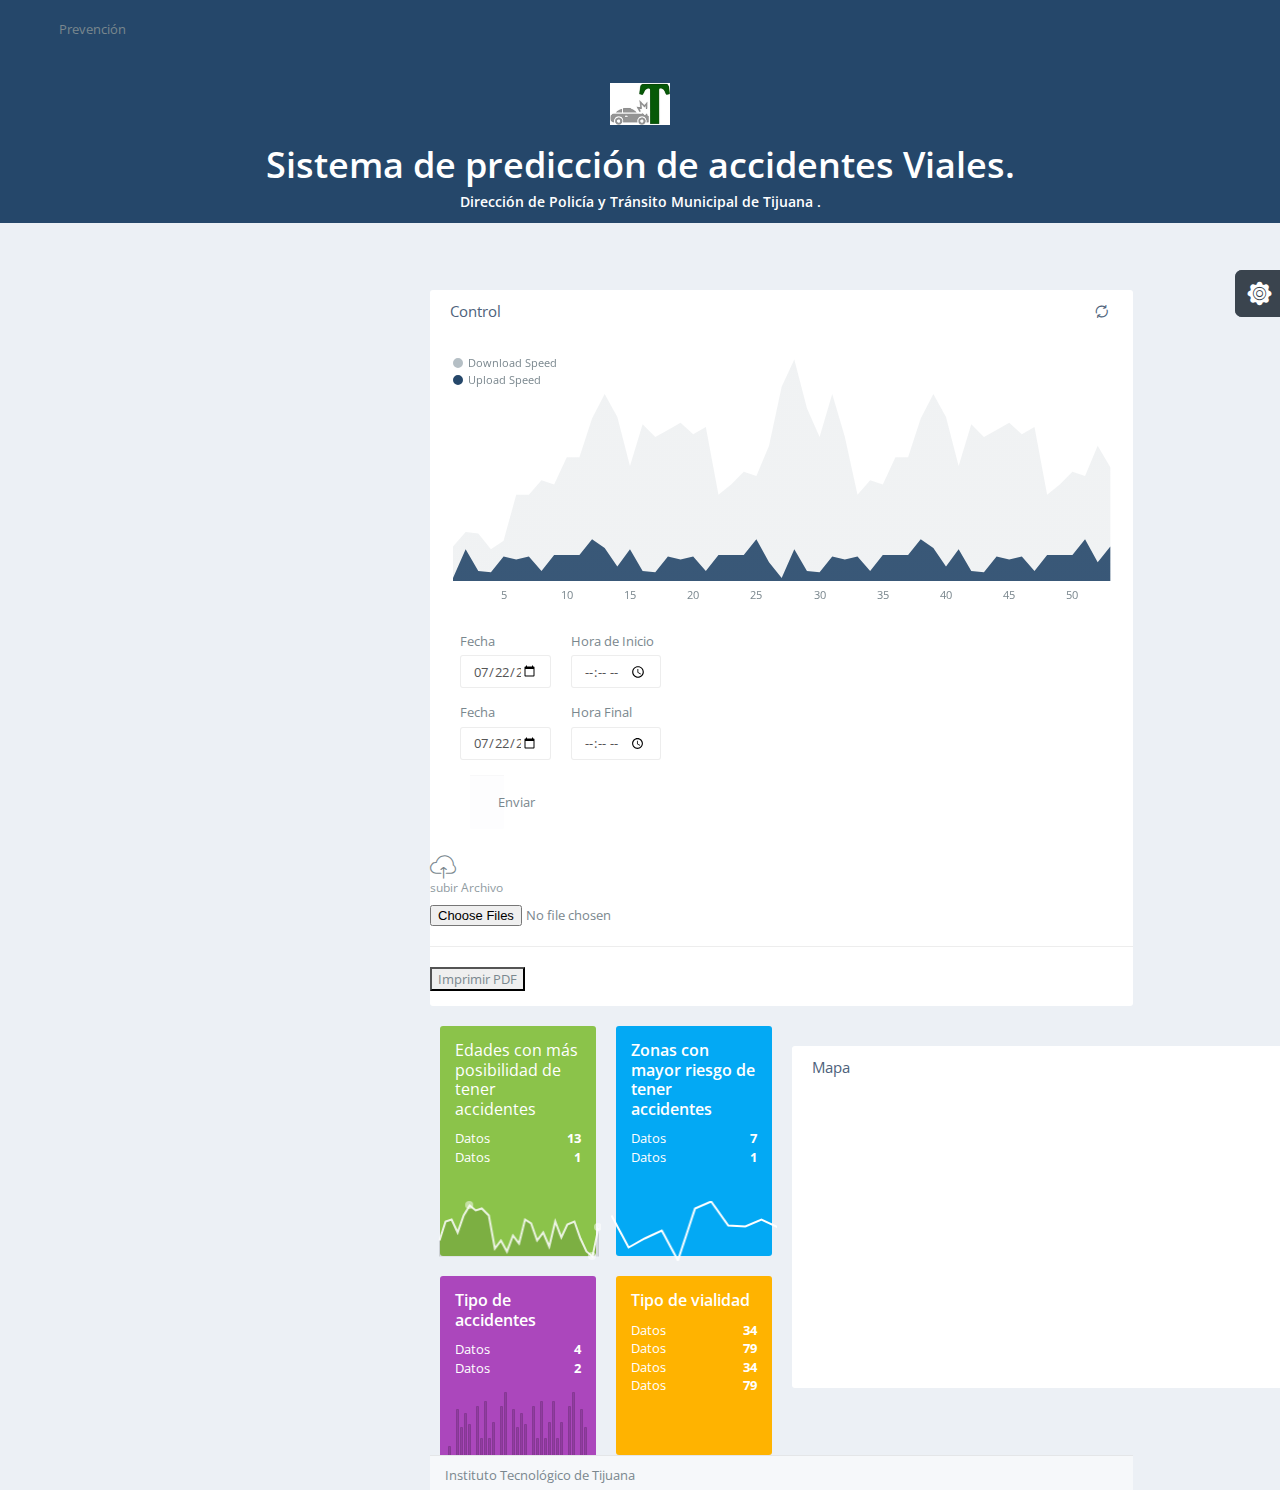
==== commit 2dcf6634: "Add files via upload" ====
--- a/index.html
+++ b/index.html
@@ -3,91 +3,77 @@
 
 
 <head>
-    <meta charset="utf-8">
-    <meta name="viewport" content="width=device-width, initial-scale=1.0">
-    <meta http-equiv="X-UA-Compatible" content="IE=edge">
+	<meta charset="utf-8">
+	<meta name="viewport" content="width=device-width, initial-scale=1.0">
+	<meta http-equiv="X-UA-Compatible" content="IE=edge">
 
 	<title>Dashboard |Predicción de accidentes Viales</title>
 
 
-    <!--STYLESHEET-->
-    <!--=================================================-->
-
-    <!--Open Sans Font [ OPTIONAL ]-->
-    <link href='https://fonts.googleapis.com/css?family=Open+Sans:400,300,600,700' rel='stylesheet' type='text/css'>
-
-
-    <!--Bootstrap Stylesheet [ REQUIRED ]-->
-    <link href="css\bootstrap.min.css" rel="stylesheet">
-
-
-    <!--Nifty Stylesheet [ REQUIRED ]-->
-    <link href="css\nifty.min.css" rel="stylesheet">
-
-
-    <!--Nifty Premium Icon [ DEMONSTRATION ]-->
-    <link href="css\demo\nifty-demo-icons.min.css" rel="stylesheet">
-
-
-    <!--=================================================-->
-
-
-
-    <!--Pace - Page Load Progress Par [OPTIONAL]-->
-    <link href="plugins\pace\pace.min.css" rel="stylesheet">
-    <script src="plugins\pace\pace.min.js"></script>
-
-
-    <!--Demo [ DEMONSTRATION ]-->
-    <link href="css\demo\nifty-demo.min.css" rel="stylesheet">
-
-
-            
-   
-        
+	<!--STYLESHEET-->
+	<!--=================================================-->
+	<!--Open Sans Font [ OPTIONAL ]-->
+	<link href='https://fonts.googleapis.com/css?family=Open+Sans:400,300,600,700' rel='stylesheet' type='text/css'>
+
+
+	<!--Bootstrap Stylesheet [ REQUIRED ]-->
+	<link href="css\bootstrap.min.css" rel="stylesheet">
+
+
+	<!--Nifty Stylesheet [ REQUIRED ]-->
+	<link href="css\nifty.min.css" rel="stylesheet">
+
+
+	<!--Nifty Premium Icon [ DEMONSTRATION ]-->
+	<link href="css\demo\nifty-demo-icons.min.css" rel="stylesheet">
+
+
+	<!--=================================================-->
+	<!--Pace - Page Load Progress Par [OPTIONAL]-->
+	<link href="plugins\pace\pace.min.css" rel="stylesheet">
+	<script src="plugins\pace\pace.min.js"></script>
+
+
+	<!--Demo [ DEMONSTRATION ]-->
+	<link href="css\demo\nifty-demo.min.css" rel="stylesheet">
+
+	<!--link de Impresora-->
+	<link href="estilos_impresion.css" rel="stylesheet" type="text/css" media="print">
+
+
+
 </head>
 
 <!--TIPS-->
 <!--You may remove all ID or Class names which contain "demo-", they are only used for demonstration. -->
-<body >
-	<div id="container " >
+<body>
+	
+	<div id="container">
+		
 
 		<!--NAVBAR-->
 		<!--===================================================-->
-		<header id="navbar" >
+		<header id="navbar">
+
 			<div id="navbar-container" class="boxed ">
-				
-					<div class="brand-title">
-						<span class="text" >Tecnológico de Tijuana</span>
-					<!----<img src="img\img.tec.jpg" alt="Logo Tec" class="brand-icon">-->
+
+				<div class="brand-title">
+					<span class="text ">Prevención</span>
+
 
 
 				</div>
-				
-				
+
+
 			</div>
-				
-				<!--================================-->
-				<div class="navbar-content">
-					<ul class="nav navbar-top-links">
-
-						
-						<!--~~~~~~~~~~~~~~~~~~~~~~~~~~~~~~~~-->
-						<!--End Search-->
-
-					</ul>
-					<ul class="nav navbar-top-links">
-
-						<!---<img src=img/Ayutamiento.jpg alt="Logo de Ayuntamiento" width="250" height="100" />-->
-
-
-						<!--End Navbar Dropdown-->
-
-						</ul>
-  </div>
-
-
-	</header>
+
+
+
+			<!--================================-->
+			
+
+
+		</header>
 		<!--===================================================-->
 		<!--END NAVBAR-->
 
@@ -100,347 +86,386 @@
 				<div id="page-head">
 
 					<div class="pad-all text-center">
-						<h3>Sistema de predicción de accidentes Viales.</h3>
-						<p1>
-							Dirección de Policía y Tránsito Municipal de Tijuana .<p>
-						</p1>
+						<p>
+							<div align="center"><img src="img\logo.jpg" alt="Logo" width="60"></div>
+						</p>
+						<h1>Sistema de predicción de accidentes Viales.</h1>
+						<h5>
+							Dirección de Policía y Tránsito Municipal de Tijuana .
+						</h5>
+
+
+
+
+					</div>
+
+				</div>
+
+			</div>
+		</div>
+
+
+
+
+
+		<!--Page content-->
+		<!--===================================================-->
+		<div id="page-content" style="left:400px">
+	
+				<diva class="row-center">
+					<div class="col-lg-7">
+						<div class="center-block">
 						</div>
 
+						<!--Network Line Chart-->
+						<!--===================================================-->
+
+						<div id="demo-panel-network" class="panel">
+							<div class="panel-heading">
+								<div class="panel-control row-center">
+
+									<button id=" row-ceneter-demo-panel-network-refresh" class="btn btn-default btn-active-primary" data-toggle="panel-overlay" data-target="#demo-panel-network"><i class="demo-psi-repeat-2"></i></button>
+									<div class="dropdown">
+
+									</div>
+								</div>
+								<h3 class="panel-title">Control</h3>
+							</div>
+
+
+							<!--chart placeholder-->
+							<div class="pad-all">
+								<div id="demo-chart-network" style="height: 255px"></div>
+
+							</div>
+
+
+
+
+
+
+							<!--Block Styled Form -->
+							<!--===================================================-->
+
+							<form>
+								<div class="panel-body ">
+									<div class="col-sm-17">
+										<div class="row">
+											<div class="col-sm-2">
+												<div class="form-group">
+													<label class="control-label">Fecha</label>
+													<input type="date" class="form-control" id="start" name="trip-start"
+														   value="2021-07-22"
+														   min="2021-01-01" max="2021-12-31">
+
+
+												</div>
+											</div>
+											<div class="col-sm-2">
+												<div class="form-group">
+													<label class="control-label">Hora de Inicio</label>
+													<input type="time" class="form-control" name="hora de inicio" min="12:00" max="18:00" step="600">
+												</div>
+											</div>
+										</div>
+										<div class="row">
+											<div class="col-sm-2">
+												<div class="form-group">
+													<label class="control-label">Fecha</label>
+													<input type="date" class="form-control" id="start" name="trip-start"
+														   value="2021-07-22"
+														   min="2021-01-01" max="2021-12-31">
+												</div>
+											</div>
+											<div class="col-sm-2">
+												<div class="form-group">
+													<label class="control-label">Hora Final</label>
+													<input type="time" class="form-control" name="hora final" min="12:00" max="18:00" step="600">
+												</div>
+											</div>
+										</div>
+										<div class="col-sm-1">
+											<div class="panel-footer text-right">
+												<button class="btn btn-success-form-control" type="submit">Enviar</button>
+											</div>
+										</div>
+
+
+
+									</div>
+
+								</div>
+
+
+							</form>
+
+
+
+							<!--Dropzonejs-->
+							<!--===================================================-->
+							<form id=" demo-dropzone" action="#">
+								<div class="dz-default dz-message">
+									<div class="dz-icon">
+										<i class="demo-pli-upload-to-cloud icon-2x"></i>
+									</div>
+									<div>
+										<span class="dz-text"></span>
+										<p class="text-sm text-muted">subir Archivo</p>
+									</div>
+								</div>
+								<div class="fallback">
+									<input name="file" type="file" multiple="">
+								</div>
+							</form>
+							<!--===================================================-->
+							<!--===================================================-->
+							<!--End network line chart-->
+
+							
+
+								<form><hr />
+
+									<div class="row">
+										<div class="col-sm-2">
+											<div class="form-group">
+
+
+												<input type="button" value="Imprimir PDF" onClick="window.print()">
+												
+
+											</div>
+										</div>
+									</div>
+
+
+								</form>
+							
+
+						</div>
+						<div class="col-lg-6">
+							<div class="row">
+								<div class="col-sm-6 col-lg-6">
+
+									<!--Sparkline Area Chart-->
+									<div class="panel panel-success panel-colorful">
+										<div class="pad-all">
+											<p class="text-lg text-semibol"></i>Edades con más posibilidad de tener accidentes</p>
+											<p class="mar-no">
+												<span class="pull-right text-bold">13</span> Datos
+											</p>
+											<p class="mar-no">
+												<span class="pull-right text-bold">1</span> Datos
+											</p>
+										</div>
+										<div class="pad-top text-center">
+											<!--Placeholder-->
+											<div id="demo-sparkline-area" class="sparklines-full-content"></div>
+										</div>
+									</div>
+								</div>
+								<div class="col-sm-6 col-lg-6">
+
+									<!--Sparkline Line Chart-->
+									<div class="panel panel-info panel-colorful">
+										<div class="pad-all">
+											<p class="text-lg text-semibold">Zonas con mayor riesgo de tener accidentes</p>
+											<p class="mar-no">
+												<span class="pull-right text-bold">7</span> Datos
+											</p>
+											<p class="mar-no">
+												<span class="pull-right text-bold">1</span> Datos
+											</p>
+
+										</div>
+										<div class="pad-top text-center">
+
+											<!--Placeholder-->
+											<div id="demo-sparkline-line" class="sparklines-full-content"></div>
+
+										</div>
+									</div>
+								</div>
+							</div>
+							<div class="row">
+								<div class="col-sm-6 col-lg-6">
+
+									<!--Sparkline bar chart -->
+									<div class="panel panel-purple panel-colorful">
+										<div class="pad-all">
+											<p class="text-lg text-semibold"></i> Tipo de accidentes</p>
+											<p class="mar-no">
+												<span class="pull-right text-bold">4</span> Datos
+											</p>
+											<p class="mar-no">
+												<span class="pull-right text-bold">2</span> Datos
+											</p>
+
+										</div>
+										<div class="text-center">
+
+											<!--Placeholder-->
+											<div id="demo-sparkline-bar" class="box-inline"></div>
+
+										</div>
+									</div>
+								</div>
+								<div class="col-sm-6 col-lg-6">
+
+									<!--Sparkline pie chart -->
+									<div class="panel panel-warning panel-colorful">
+										<div class="pad-all">
+											<p class="text-lg text-semibold">Tipo de vialidad</p>
+											<p class="mar-no">
+												<span class="pull-right text-bold">34</span> Datos
+											</p>
+											<p class="mar-no">
+												<span class="pull-right text-bold">79</span> Datos
+											</p>
+											<p class="mar-no">
+												<span class="pull-right text-bold">34</span> Datos
+											</p>
+											<p class="mar-no">
+												<span class="pull-right text-bold">79</span> Datos
+											</p>
+										</div>
+										<div class="pad-all">
+											<div class="pad-btm">
+
+											</div>
+
+										</div>
+
+
+
+
+									</div>
+
+
+
+								</div>
+
+							</div>
+
+						</div>
+						<!--~~~~~~~~~~~~~~~~~~~~~~~~~~~~~~~~-->
+
+
+
+						<div id="page-content">
+
+
+							<div class="row">
+								<div class="col-sm-6">
+									<div class="panel" style="width:530px">
+										<div class="panel-heading">
+											<h3 class="panel-title">Mapa</h3>
+										</div>
+
+										<!----
+				<div class="panel-body">
+
+					<!-- Marker --
+					<!-- ~~~~~~~~~~~~~~~~~~~~~~~~~~~~~~~~ -->
+										<div id="demo-marker-map" style="height: 300px"></div>
+										<!-- ~~~~~~~~~~~~~~~~~~~~~~~~~~~~~~~~ -->
+
+									</div>
+								</div>
+
+							</div>
+
+
+
+
+							
+								
+
+
+							<!-- FOOTER -->
+							<!--===================================================-->
+							<footer id="footer">
+
+
+								<!-- ~~~~~~~~~~~~~~~~~~~~~~~~~~~~~~~~~~~~~~~~~~~~~~~~~~~~~~~~~~~~~~~~~~~~~~~~~~~~~~~~~~~~~~~~~~~~~~~~~~~~~~~~~~~~~~~~~~~~ -->
+								<!-- Remove the class "show-fixed" and "hide-fixed" to make the content always appears. -->
+								<!-- ~~~~~~~~~~~~~~~~~~~~~~~~~~~~~~~~~~~~~~~~~~~~~~~~~~~~~~~~~~~~~~~~~~~~~~~~~~~~~~~~~~~~~~~~~~~~~~~~~~~~~~~~~~~~~~~~~~~~ -->
+
+
+
+
+								<p class="pad-lft">Instituto Tecnológico de Tijuana</p>
+
+
+
+							</footer>
+							<!--===================================================-->
+							<!-- END FOOTER -->
+							<!-- SCROLL PAGE BUTTON -->
+							<!--===================================================-->
+							<button class="scroll-top btn">
+								<i class="pci-chevron chevron-up"></i>
+							</button>
+							<!--===================================================-->
+						</div>
 					</div>
-
-					</div>
-				</div>
-		          <!--Page content-->
-				<!--===================================================-->
-				<div id="page-content">
-
-					<div class="row-center">
-						<div class="col-lg-7">
-
-							<!--Network Line Chart-->
-							<!--===================================================-->
-							<div id="demo-panel-network" class="panel">
-								<div class="panel-heading">
-									<div class="panel-control row-center">
-
-										<button id=" row-ceneter-demo-panel-network-refresh" class="btn btn-default btn-active-primary" data-toggle="panel-overlay" data-target="#demo-panel-network"><i class="demo-psi-repeat-2"></i></button>
-										<div class="dropdown">
-
-										</div>
-									</div>
-									<h3 class="panel-title">Control</h3>
-								</div>
-
-
-								<!--chart placeholder-->
-								<div class="pad-all">
-									<div id="demo-chart-network" style="height: 255px"></div>
-
-								</div>
-
-
-
-
-
-
-								<!--Block Styled Form -->
-								<!--===================================================-->
-
-								<form>
-									<div class="panel-body ">
-										<div class="col-sm-17">
-											<div class="row">
-												<div class="col-sm-2">
-													<div class="form-group">
-														<label class="control-label">Fecha</label>
-														<input type="date" id="start" name="trip-start"
-															   value="2018-07-22"
-															   min="2018-01-01" max="2018-12-31">
-
-
-													</div>
-												</div>
-												<div class="col-sm-2">
-													<div class="form-group">
-														<label class="control-label">Hora de Inicio</label>
-														<input type="time" name="hora de inicio" min="12:00" max="18:00" step="600">
-													</div>
-												</div>
-											</div>
-											<div class="row">
-												<div class="col-sm-2">
-													<div class="form-group">
-														<label class="control-label">Fecha</label>
-														<input type="date" id="start" name="trip-start"
-															   value="2018-07-22"
-															   min="2018-01-01" max="2018-12-31">
-													</div>
-												</div>
-												<div class="col-sm-2">
-													<div class="form-group">
-														<label class="control-label">Hora Final</label>
-														<input type="time" name="hora final" min="12:00" max="18:00" step="600">
-													</div>
-												</div>
-											</div>
-											<div class="col-sm-1">
-												<div class="panel-footer text-right">
-													<button class="btn btn-success" type="submit">Submit</button>
-												</div>
-											</div>
-
-
-
-										</div>
-
-									</div>
-
-
-								</form>
-
-
-								<!--Dropzonejs-->
-								<!--===================================================-->
-								<form id="demo-dropzone" action="#" class="dropzone">
-									<div class="dz-default dz-message">
-										<div class="dz-icon">
-											<i class="demo-pli-upload-to-cloud icon-2x"></i>
-										</div>
-										<div>
-											<span class="dz-text"></span>
-											<p class="text-sm text-muted">Subir información  </p>
-										</div>
-									</div>
-									<div class="fallback">
-										<input name="file" type="file" multiple="">
-									</div>
-								</form>
-								<!--===================================================-->
-								<!--===================================================-->
-								<!--End network line chart-->
-
-							</div>
-								<div class="col-lg-6">
-									<div class="row">
-										<div class="col-sm-6 col-lg-6">
-
-											<!--Sparkline Area Chart-->
-											<div class="panel panel-success panel-colorful">
-												<div class="pad-all">
-													<p class="text-lg text-semibol"></i>Edades con más posibilidad de tener accidentes</p>
-													<p class="mar-no">
-														<span class="pull-right text-bold">13</span> Datos
-													</p>
-													<p class="mar-no">
-														<span class="pull-right text-bold">1</span> Datos
-													</p>
-												</div>
-												<div class="pad-top text-center">
-													<!--Placeholder-->
-													<div id="demo-sparkline-area" class="sparklines-full-content"></div>
-												</div>
-											</div>
-										</div>
-										<div class="col-sm-6 col-lg-6">
-
-											<!--Sparkline Line Chart-->
-											<div class="panel panel-info panel-colorful">
-												<div class="pad-all">
-													<p class="text-lg text-semibold">Zonas con mayor riesgo de tener accidentes</p>
-													<p class="mar-no">
-														<span class="pull-right text-bold">7</span> Datos
-													</p>
-													<p class="mar-no">
-														<span class="pull-right text-bold">1</span> Datos
-													</p>
-
-												</div>
-												<div class="pad-top text-center">
-
-													<!--Placeholder-->
-													<div id="demo-sparkline-line" class="sparklines-full-content"></div>
-
-												</div>
-											</div>
-										</div>
-									</div>
-									<div class="row">
-										<div class="col-sm-6 col-lg-6">
-
-											<!--Sparkline bar chart -->
-											<div class="panel panel-purple panel-colorful">
-												<div class="pad-all">
-													<p class="text-lg text-semibold"></i> Tipo de accidentes</p>
-													<p class="mar-no">
-														<span class="pull-right text-bold">4</span> Datos
-													</p>
-													<p class="mar-no">
-														<span class="pull-right text-bold">2</span> Datos
-													</p>
-
-												</div>
-												<div class="text-center">
-
-													<!--Placeholder-->
-													<div id="demo-sparkline-bar" class="box-inline"></div>
-
-												</div>
-											</div>
-										</div>
-										<div class="col-sm-6 col-lg-6">
-
-											<!--Sparkline pie chart -->
-											<div class="panel panel-warning panel-colorful">
-												<div class="pad-all">
-													<p class="text-lg text-semibold">Tipo de vialidad</p>
-													<p class="mar-no">
-														<span class="pull-right text-bold">34</span> Datos
-													</p>
-													<p class="mar-no">
-														<span class="pull-right text-bold">79</span> Datos
-													</p>
-													<p class="mar-no">
-														<span class="pull-right text-bold">34</span> Datos
-													</p>
-													<p class="mar-no">
-														<span class="pull-right text-bold">79</span> Datos
-													</p>
-												</div>
-												<div class="pad-all">
-													<div class="pad-btm">
-
-													</div>
-
-												</div>
-
-
-
-
-											</div>
-
-
-
-										</div>
-
-									</div>
-
-								</div>
-								<!--~~~~~~~~~~~~~~~~~~~~~~~~~~~~~~~~-->
-
-
-
-								<div id="page-content">
-
-
-									<div class="row">
-										<div class="col-sm-6">
-											<div class="panel" style="width:530px">
-												<div class="panel-heading">
-													<h3 class="panel-title">Mapa</h3>
-												</div>
-
-																		<!----
-												<div class="panel-body">
-
-													<!-- Marker --
-													<!-- ~~~~~~~~~~~~~~~~~~~~~~~~~~~~~~~~ -->
-												<div id="demo-marker-map" style="height: 300px"></div>
-												<!-- ~~~~~~~~~~~~~~~~~~~~~~~~~~~~~~~~ -->
-
-											</div>
-										</div>
-
-									</div>
-
-
-
-
-
-
-
-									<!-- FOOTER -->
-									<!--===================================================-->
-									<footer id="footer">
-
-
-
-										<!-- ~~~~~~~~~~~~~~~~~~~~~~~~~~~~~~~~~~~~~~~~~~~~~~~~~~~~~~~~~~~~~~~~~~~~~~~~~~~~~~~~~~~~~~~~~~~~~~~~~~~~~~~~~~~~~~~~~~~~ -->
-										<!-- Remove the class "show-fixed" and "hide-fixed" to make the content always appears. -->
-										<!-- ~~~~~~~~~~~~~~~~~~~~~~~~~~~~~~~~~~~~~~~~~~~~~~~~~~~~~~~~~~~~~~~~~~~~~~~~~~~~~~~~~~~~~~~~~~~~~~~~~~~~~~~~~~~~~~~~~~~~ -->
-
-										<p class="pad-lft">&#0169; 2018 Your Company</p>
-
-
-
-									</footer>
-									<!--===================================================-->
-									<!-- END FOOTER -->
-									<!-- SCROLL PAGE BUTTON -->
-									<!--===================================================-->
-									<button class="scroll-top btn">
-										<i class="pci-chevron chevron-up"></i>
-									</button>
-									<!--===================================================-->
-								</div>
-							</div>
-						</div>    <!--===================================================-->
-												<!-- END OF CONTAINER -->
-												<!--JAVASCRIPT-->
-												<!--=================================================-->
-												<!--jQuery [ REQUIRED ]-->
-												<script src="js\jquery.min.js"></script>
-
-
-												<!--BootstrapJS [ RECOMMENDED ]-->
-												<script src="js\bootstrap.min.js"></script>
-
-
-												<!--NiftyJS [ RECOMMENDED ]-->
-												<script src="js\nifty.min.js"></script>
-
-
-
-
-												<!--=================================================-->
-												<!--Demo script [ DEMONSTRATION ]-->
-												<script src="js\demo\nifty-demo.min.js"></script>
-
-
-												<!--Flot Chart [ OPTIONAL ]-->
-												<script src="plugins\flot-charts\jquery.flot.min.js"></script>
-												<script src="plugins\flot-charts\jquery.flot.resize.min.js"></script>
-												<script src="plugins\flot-charts\jquery.flot.tooltip.min.js"></script>
-
-
-												<!--Sparkline [ OPTIONAL ]-->
-												<script src="plugins\sparkline\jquery.sparkline.min.js"></script>
-
-
-												<!--Specify page [ SAMPLE ]-->
-												<script src="js\demo\dashboard.js"></script>
-
-												<!--=================================================-->
-												<!--Demo script [ DEMONSTRATION ]-->
-												<script src="js\demo\nifty-demo.min.js"></script>
-
-
-												<!--Gmaps [ OPTIONAL ]-->
-												<script src="http://maps.google.com/maps/api/js?sensor=true"></script>
-												<script src="plugins\gmaps\gmaps.js"></script>
-
-
-												<!--Map Example [ SAMPLE ]-->
-												<script src="js\demo\misc-gmaps.js"></script>
-
-
-
-
-						
-
-			</div>
+				</diva>    <!--===================================================-->
+				<!-- END OF CONTAINER -->
+				<!--JAVASCRIPT-->
+				<!--=================================================-->
+				<!--jQuery [ REQUIRED ]-->
+				<script src="js\jquery.min.js"></script>
+
+
+				<!--BootstrapJS [ RECOMMENDED ]-->
+				<script src="js\bootstrap.min.js"></script>
+
+
+				<!--NiftyJS [ RECOMMENDED ]-->
+				<script src="js\nifty.min.js"></script>
+
+
+
+
+				<!--=================================================-->
+				<!--Demo script [ DEMONSTRATION ]-->
+				<script src="js\demo\nifty-demo.min.js"></script>
+
+
+				<!--Flot Chart [ OPTIONAL ]-->
+				<script src="plugins\flot-charts\jquery.flot.min.js"></script>
+				<script src="plugins\flot-charts\jquery.flot.resize.min.js"></script>
+				<script src="plugins\flot-charts\jquery.flot.tooltip.min.js"></script>
+
+
+				<!--Sparkline [ OPTIONAL ]-->
+				<script src="plugins\sparkline\jquery.sparkline.min.js"></script>
+
+
+				<!--Specify page [ SAMPLE ]-->
+				<script src="js\demo\dashboard.js"></script>
+
+				<!--=================================================-->
+				<!--Demo script [ DEMONSTRATION ]-->
+				<script src="js\demo\nifty-demo.min.js"></script>
+
+
+				<!--Gmaps [ OPTIONAL ]-->
+				<script src="http://maps.google.com/maps/api/js?sensor=true"></script>
+				<script src="plugins\gmaps\gmaps.js"></script>
+
+
+				<!--Map Example [ SAMPLE ]-->
+				<script src="js\demo\misc-gmaps.js"></script>
+
+
+
+
+
 
 		</div>
-	
+
+	</div>
+
 </body>
 
 
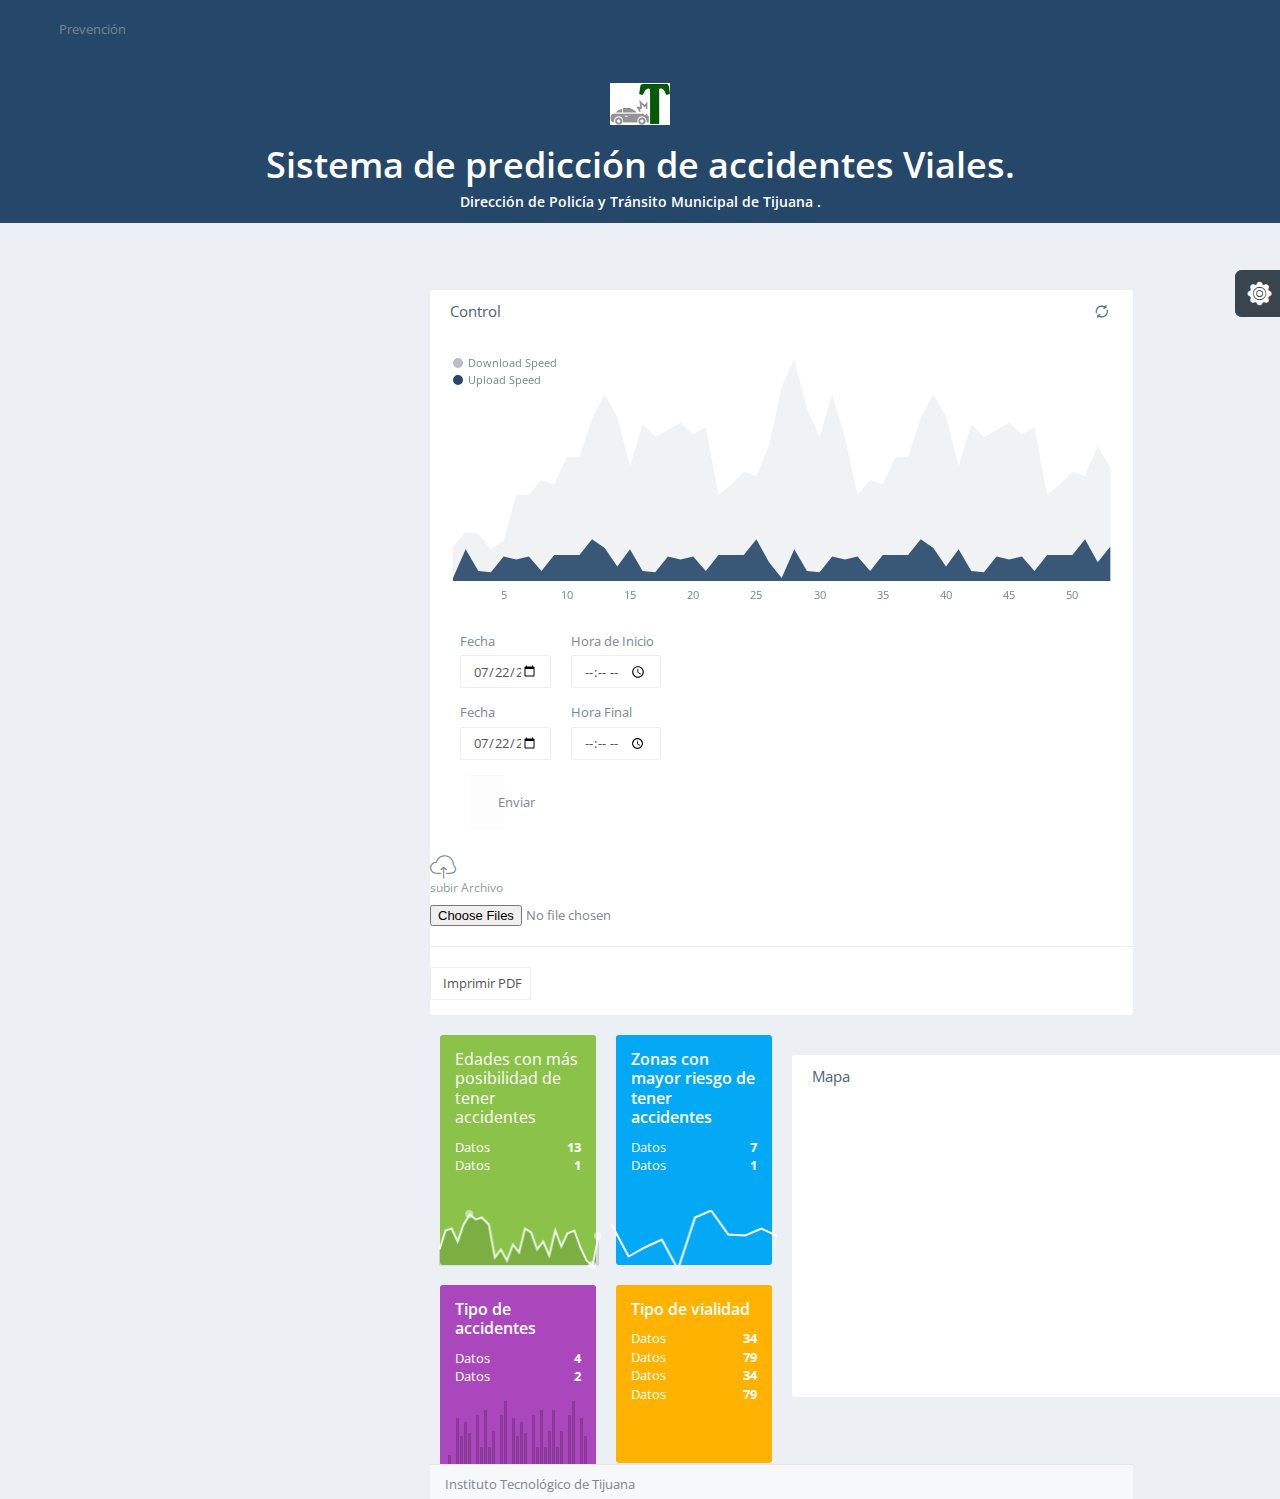
==== commit 0608a56c: "Merge branch 'main' of https://github.com/JulioCrt63/dashboardTec into main" ====
--- a/index.html
+++ b/index.html
@@ -69,7 +69,6 @@
 
 
 
-			<!--================================-->
 			
 
 
@@ -230,7 +229,7 @@
 											<div class="form-group">
 
 
-												<input type="button" value="Imprimir PDF" onClick="window.print()">
+												<input type="button" class="form-control" value="Imprimir PDF" onClick="window.print()">
 												
 
 											</div>
@@ -379,6 +378,7 @@
 
 							
 								
+							
 
 
 							<!-- FOOTER -->
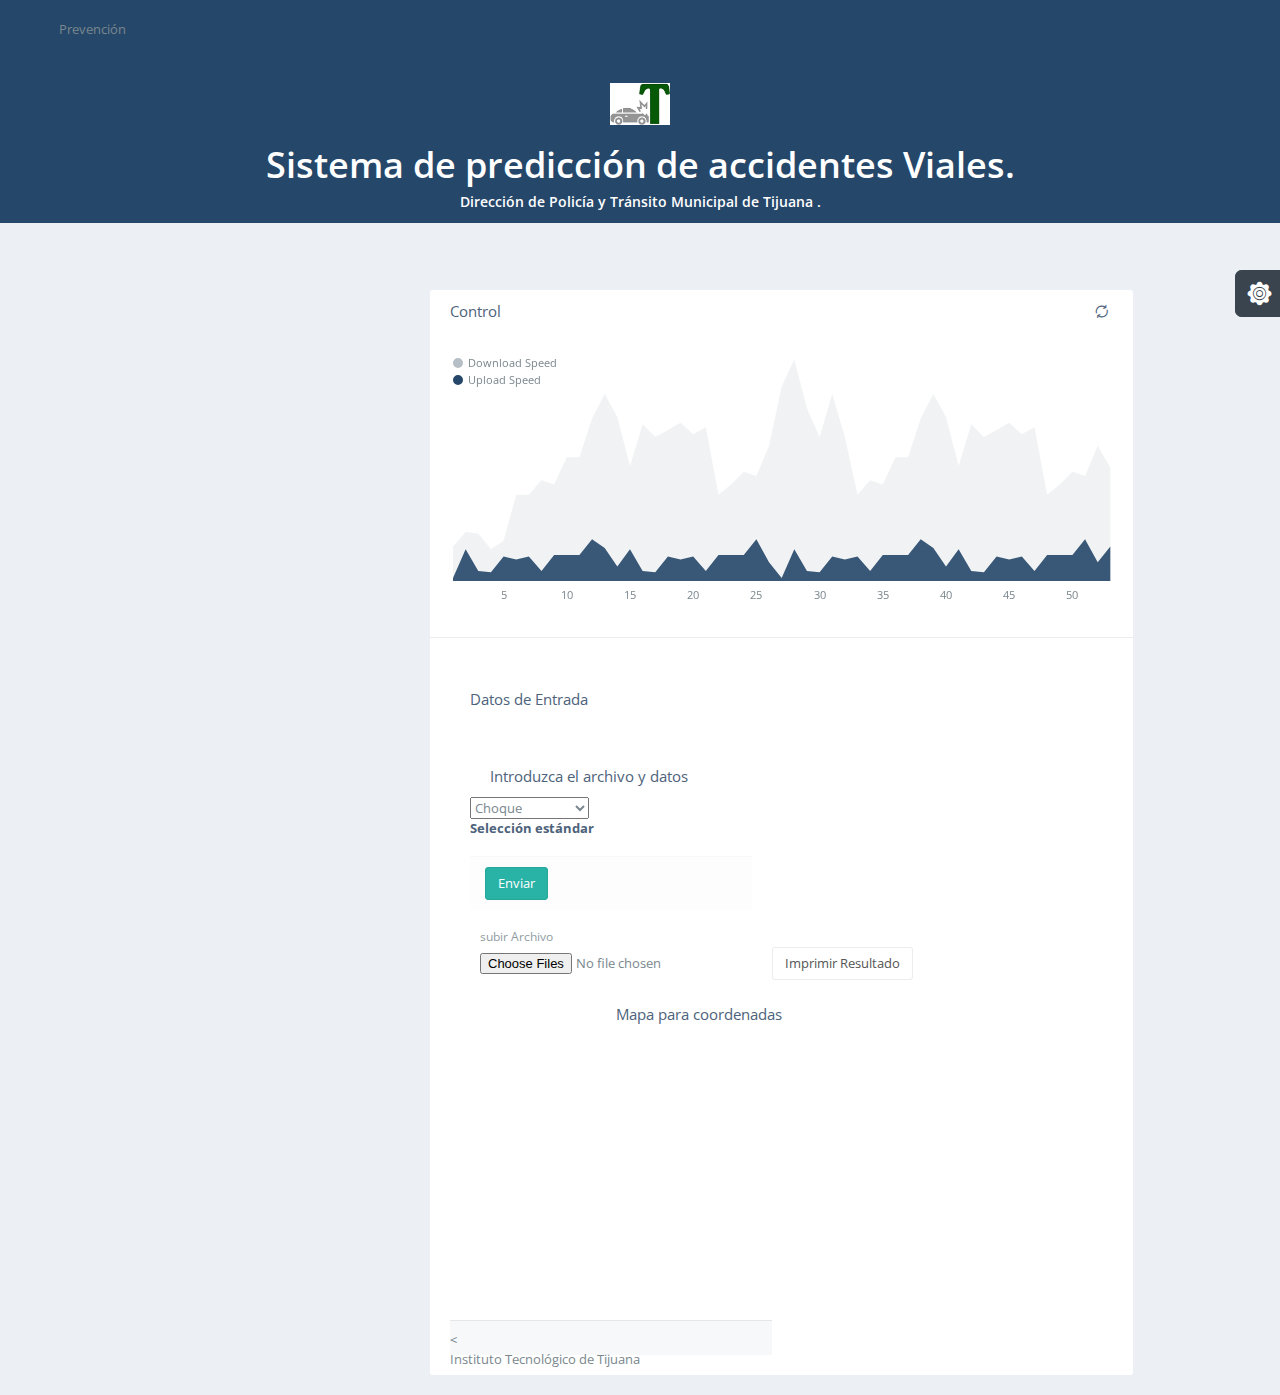
==== commit 52c9abe1: "Merge branch 'main' of https://github.com/JulioCrt63/dashboardTec into main" ====
--- a/index.html
+++ b/index.html
@@ -44,14 +44,13 @@
 
 </head>
 
-<!--TIPS-->
-<!--You may remove all ID or Class names which contain "demo-", they are only used for demonstration. -->
+
 <body>
 	
 	<div id="container">
 		
 
-		<!--NAVBAR-->
+		
 		<!--===================================================-->
 		<header id="navbar">
 
@@ -74,12 +73,12 @@
 
 		</header>
 		<!--===================================================-->
-		<!--END NAVBAR-->
+		
 
 		<div class="boxed">
 
 
-			<!--CONTENT CONTAINER-->
+			
 			<!--===================================================-->
 			<div id="content-container">
 				<div id="page-head">
@@ -107,16 +106,16 @@
 
 
 
-		<!--Page content-->
+		
 		<!--===================================================-->
 		<div id="page-content" style="left:400px">
 	
-				<diva class="row-center">
+				<div class="row-center">
 					<div class="col-lg-7">
 						<div class="center-block">
 						</div>
 
-						<!--Network Line Chart-->
+						
 						<!--===================================================-->
 
 						<div id="demo-panel-network" class="panel">
@@ -132,284 +131,187 @@
 							</div>
 
 
-							<!--chart placeholder-->
+							<!-------------------------------->
 							<div class="pad-all">
 								<div id="demo-chart-network" style="height: 255px"></div>
 
 							</div>
 
 
-
-
-
-
-							<!--Block Styled Form -->
-							<!--===================================================-->
-
-							<form>
-								<div class="panel-body ">
-									<div class="col-sm-17">
-										<div class="row">
-											<div class="col-sm-2">
-												<div class="form-group">
-													<label class="control-label">Fecha</label>
-													<input type="date" class="form-control" id="start" name="trip-start"
-														   value="2021-07-22"
-														   min="2021-01-01" max="2021-12-31">
-
-
+							<hr/>
+
+
+
+							<!------------------------------ -->
+							<div id="page-content">
+
+								<div class="row">
+									<div class="col-lg-6">
+										<div class="panel">
+											<div class="panel-heading">
+												<h3 class="panel-title">Datos de Entrada</h3>
+											</div>
+
+										</div>
+										<div class="panel">
+
+											<div class="panel-body">
+												<div class="panel-heading">
+													<h3 class="panel-title">Introduzca el archivo y datos</h3>
 												</div>
+
+												
+												<!--===================================================-->
+												<select data-placeholder="Choose a Country..." id="demo-chosen-select" tabindex="2">
+													<option value="choque">Choque</option>
+													<option value="atropellamiento">Atropellamiento</option>
+													<option value="Vehicular">Vehicular</option>
+													<option value="Vehicular">Volcadura</option>
+													<option value="Fijo">Fijo</option>
+													<option value="Multiple">Multiple</option>
+													<option value="Detenido">Detenido</option>
+													<option value="Abandonado">Abandonado</option>
+													<option value="Sexo">Sexo</option>
+													<option value="Edad">Edad</option>
+													<option value="Fronterizo">Fronterizo</option>
+													<option value="Oficia">Oficial</option>
+													<option value="Particular">Particular</option>
+													<option value="Publico">Publico</option>
+													<option value="Publico">Unidad</option>
+													<option value="Publico">Ebriedad</option>
+													<option value="Lesionados">Lesionados</option>
+													<option value="Muertos">Muertos</option>
+													<option value="Reporte">Reporte</option>
+
+												</select>
+												<p class="text-main text-bold mar-no">Selección estándar</p>
+												<br />
+
+
+
+
+
+												<div class="panel-footer">
+													<div class="row">
+														<div class="col-sm-7 col-sm-offset-14">
+															<button class="btn btn-mint" type="submit">Enviar</button>
+														</div>
+													</div>
+												</div>
+
+												<br />
+												<!--===================================================-->
+												
+												<!--===================================================-->
+												<form id=" demo-dropzone" action="#" style="position: absolute">
+													<div class="col-sm-7 col-sm-offset-14">
+														<div class="dz-default dz-message">
+
+															<div>
+																<span class="dz-text"></span>
+																<p class="text-sm text-muted">subir Archivo</p>
+															</div>
+														</div>
+														<div class="fallback">
+															<input name="file" type="file" multiple="">
+														</div>
+													</div>
+												</form>
+
+
+												<!--===================================================-->
+												<!--===================================================-->
+												
+
+												<br />
+
+												<form>
+
+
+													<div class="row" style=" left:150px">
+														<div class="col-sm-4 col-sm-offset-12">
+															<div class="form-group" style="position:absolute">
+
+
+																<input type="button" class="form-control" value="Imprimir Resultado" onClick="window.print()">
+
+
+															</div>
+														</div>
+													</div>
+
+
+												</form>
+
+
 											</div>
-											<div class="col-sm-2">
-												<div class="form-group">
-													<label class="control-label">Hora de Inicio</label>
-													<input type="time" class="form-control" name="hora de inicio" min="12:00" max="18:00" step="600">
+
+											<!--~~~~~~~~~~~~~~~~~~~~~~~~~~~~~~~~-->
+
+
+
+											<div id="page-content">
+
+
+												<div class="row">
+													<div class="col-sm-7 col-sm-offset-5">
+														<div class="panel" style="width:530px">
+															<div class="panel-heading">
+																<h3 class="panel-title">Mapa para coordenadas </h3>
+															</div>
+
+															<!----
+					
+
+
+						                                    <!-- ~~~~~~~~~~~~~~~~~~~~~~~~~~~~~~~~ -->
+															<div id="demo-marker-map" style="height: 300px"></div>
+															<!-- ~~~~~~~~~~~~~~~~~~~~~~~~~~~~~~~~ -->
+
+														</div>
+													</div>
+
 												</div>
-											</div>
+
+
+
+
+
+
+
+
+
+												
+												<!--===================================================-->
+												<footer id="footer">
+
+
+													<!-- ~~~~~~~~~~~~~~~~~~~~~~~~~~~~~~~~~~~~~~~~~~~~~~~~~~~~~~~~ -->
+													<
+													<!-- ~~~~~~~~~~~~~~~~~~~~~~~~~~~~~~~~~~~~~ -->
+
+
+
+
+													<p class="pad-lft- ceneter">Instituto Tecnológico de Tijuana</p>
+
+											
+
+											</footer>
+
+
+											<!--===================================================-->
+											
+											<!--===================================================-->
+											<button class="scroll-top btn">
+												<i class="pci-chevron chevron-up"></i>
+											</button>
+											<!--===================================================-->
 										</div>
-										<div class="row">
-											<div class="col-sm-2">
-												<div class="form-group">
-													<label class="control-label">Fecha</label>
-													<input type="date" class="form-control" id="start" name="trip-start"
-														   value="2021-07-22"
-														   min="2021-01-01" max="2021-12-31">
-												</div>
-											</div>
-											<div class="col-sm-2">
-												<div class="form-group">
-													<label class="control-label">Hora Final</label>
-													<input type="time" class="form-control" name="hora final" min="12:00" max="18:00" step="600">
-												</div>
-											</div>
 										</div>
-										<div class="col-sm-1">
-											<div class="panel-footer text-right">
-												<button class="btn btn-success-form-control" type="submit">Enviar</button>
-											</div>
-										</div>
-
-
-
-									</div>
-
-								</div>
-
-
-							</form>
-
-
-
-							<!--Dropzonejs-->
-							<!--===================================================-->
-							<form id=" demo-dropzone" action="#">
-								<div class="dz-default dz-message">
-									<div class="dz-icon">
-										<i class="demo-pli-upload-to-cloud icon-2x"></i>
-									</div>
-									<div>
-										<span class="dz-text"></span>
-										<p class="text-sm text-muted">subir Archivo</p>
-									</div>
-								</div>
-								<div class="fallback">
-									<input name="file" type="file" multiple="">
-								</div>
-							</form>
-							<!--===================================================-->
-							<!--===================================================-->
-							<!--End network line chart-->
-
-							
-
-								<form><hr />
-
-									<div class="row">
-										<div class="col-sm-2">
-											<div class="form-group">
-
-
-												<input type="button" class="form-control" value="Imprimir PDF" onClick="window.print()">
-												
-
-											</div>
-										</div>
-									</div>
-
-
-								</form>
-							
-
-						</div>
-						<div class="col-lg-6">
-							<div class="row">
-								<div class="col-sm-6 col-lg-6">
-
-									<!--Sparkline Area Chart-->
-									<div class="panel panel-success panel-colorful">
-										<div class="pad-all">
-											<p class="text-lg text-semibol"></i>Edades con más posibilidad de tener accidentes</p>
-											<p class="mar-no">
-												<span class="pull-right text-bold">13</span> Datos
-											</p>
-											<p class="mar-no">
-												<span class="pull-right text-bold">1</span> Datos
-											</p>
-										</div>
-										<div class="pad-top text-center">
-											<!--Placeholder-->
-											<div id="demo-sparkline-area" class="sparklines-full-content"></div>
-										</div>
-									</div>
-								</div>
-								<div class="col-sm-6 col-lg-6">
-
-									<!--Sparkline Line Chart-->
-									<div class="panel panel-info panel-colorful">
-										<div class="pad-all">
-											<p class="text-lg text-semibold">Zonas con mayor riesgo de tener accidentes</p>
-											<p class="mar-no">
-												<span class="pull-right text-bold">7</span> Datos
-											</p>
-											<p class="mar-no">
-												<span class="pull-right text-bold">1</span> Datos
-											</p>
-
-										</div>
-										<div class="pad-top text-center">
-
-											<!--Placeholder-->
-											<div id="demo-sparkline-line" class="sparklines-full-content"></div>
-
-										</div>
-									</div>
-								</div>
-							</div>
-							<div class="row">
-								<div class="col-sm-6 col-lg-6">
-
-									<!--Sparkline bar chart -->
-									<div class="panel panel-purple panel-colorful">
-										<div class="pad-all">
-											<p class="text-lg text-semibold"></i> Tipo de accidentes</p>
-											<p class="mar-no">
-												<span class="pull-right text-bold">4</span> Datos
-											</p>
-											<p class="mar-no">
-												<span class="pull-right text-bold">2</span> Datos
-											</p>
-
-										</div>
-										<div class="text-center">
-
-											<!--Placeholder-->
-											<div id="demo-sparkline-bar" class="box-inline"></div>
-
-										</div>
-									</div>
-								</div>
-								<div class="col-sm-6 col-lg-6">
-
-									<!--Sparkline pie chart -->
-									<div class="panel panel-warning panel-colorful">
-										<div class="pad-all">
-											<p class="text-lg text-semibold">Tipo de vialidad</p>
-											<p class="mar-no">
-												<span class="pull-right text-bold">34</span> Datos
-											</p>
-											<p class="mar-no">
-												<span class="pull-right text-bold">79</span> Datos
-											</p>
-											<p class="mar-no">
-												<span class="pull-right text-bold">34</span> Datos
-											</p>
-											<p class="mar-no">
-												<span class="pull-right text-bold">79</span> Datos
-											</p>
-										</div>
-										<div class="pad-all">
-											<div class="pad-btm">
-
-											</div>
-
-										</div>
-
-
-
-
-									</div>
-
-
-
-								</div>
-
-							</div>
-
-						</div>
-						<!--~~~~~~~~~~~~~~~~~~~~~~~~~~~~~~~~-->
-
-
-
-						<div id="page-content">
-
-
-							<div class="row">
-								<div class="col-sm-6">
-									<div class="panel" style="width:530px">
-										<div class="panel-heading">
-											<h3 class="panel-title">Mapa</h3>
-										</div>
-
-										<!----
-				<div class="panel-body">
-
-					<!-- Marker --
-					<!-- ~~~~~~~~~~~~~~~~~~~~~~~~~~~~~~~~ -->
-										<div id="demo-marker-map" style="height: 300px"></div>
-										<!-- ~~~~~~~~~~~~~~~~~~~~~~~~~~~~~~~~ -->
-
-									</div>
-								</div>
-
-							</div>
-
-
-
-
-							
-								
-							
-
-
-							<!-- FOOTER -->
-							<!--===================================================-->
-							<footer id="footer">
-
-
-								<!-- ~~~~~~~~~~~~~~~~~~~~~~~~~~~~~~~~~~~~~~~~~~~~~~~~~~~~~~~~~~~~~~~~~~~~~~~~~~~~~~~~~~~~~~~~~~~~~~~~~~~~~~~~~~~~~~~~~~~~ -->
-								<!-- Remove the class "show-fixed" and "hide-fixed" to make the content always appears. -->
-								<!-- ~~~~~~~~~~~~~~~~~~~~~~~~~~~~~~~~~~~~~~~~~~~~~~~~~~~~~~~~~~~~~~~~~~~~~~~~~~~~~~~~~~~~~~~~~~~~~~~~~~~~~~~~~~~~~~~~~~~~ -->
-
-
-
-
-								<p class="pad-lft">Instituto Tecnológico de Tijuana</p>
-
-
-
-							</footer>
-							<!--===================================================-->
-							<!-- END FOOTER -->
-							<!-- SCROLL PAGE BUTTON -->
-							<!--===================================================-->
-							<button class="scroll-top btn">
-								<i class="pci-chevron chevron-up"></i>
-							</button>
-							<!--===================================================-->
-						</div>
-					</div>
-				</diva>    <!--===================================================-->
-				<!-- END OF CONTAINER -->
+										
+									</div>    <!--===================================================-->
+				
 				<!--JAVASCRIPT-->
 				<!--=================================================-->
 				<!--jQuery [ REQUIRED ]-->
